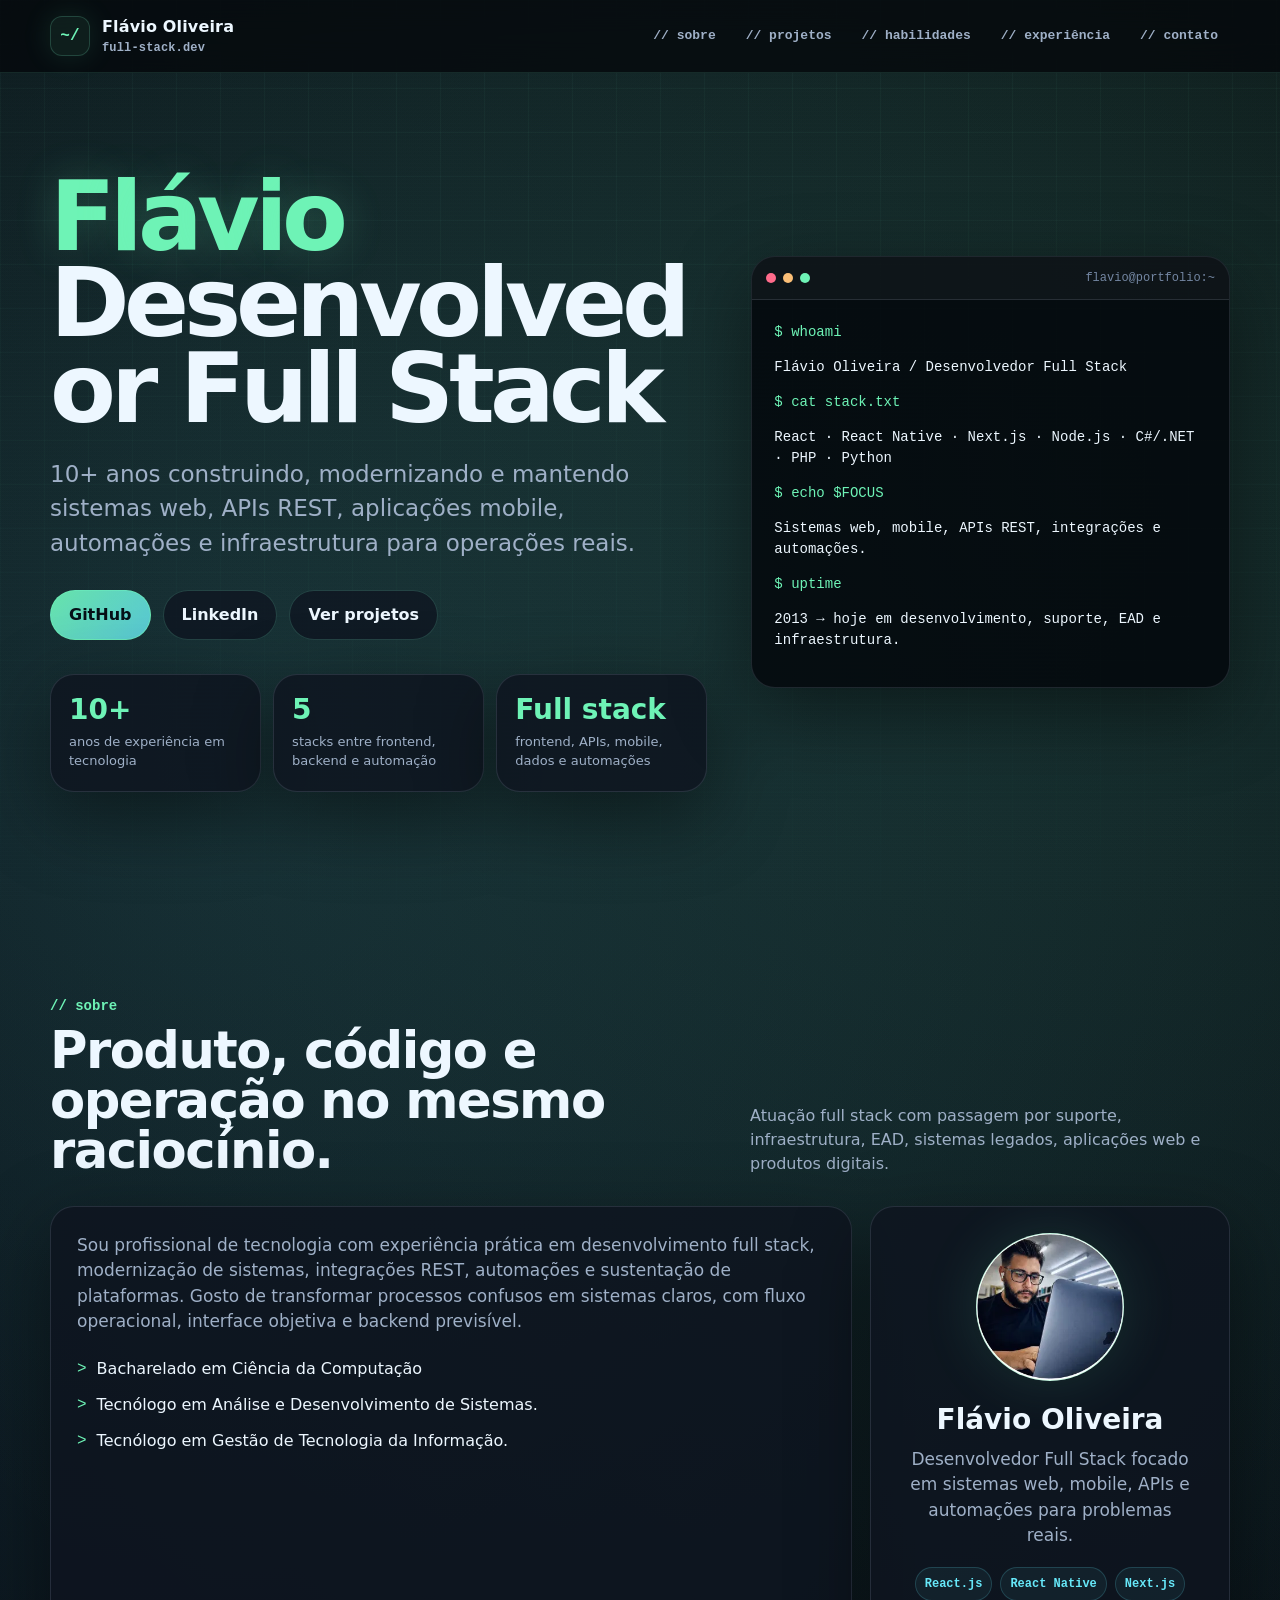
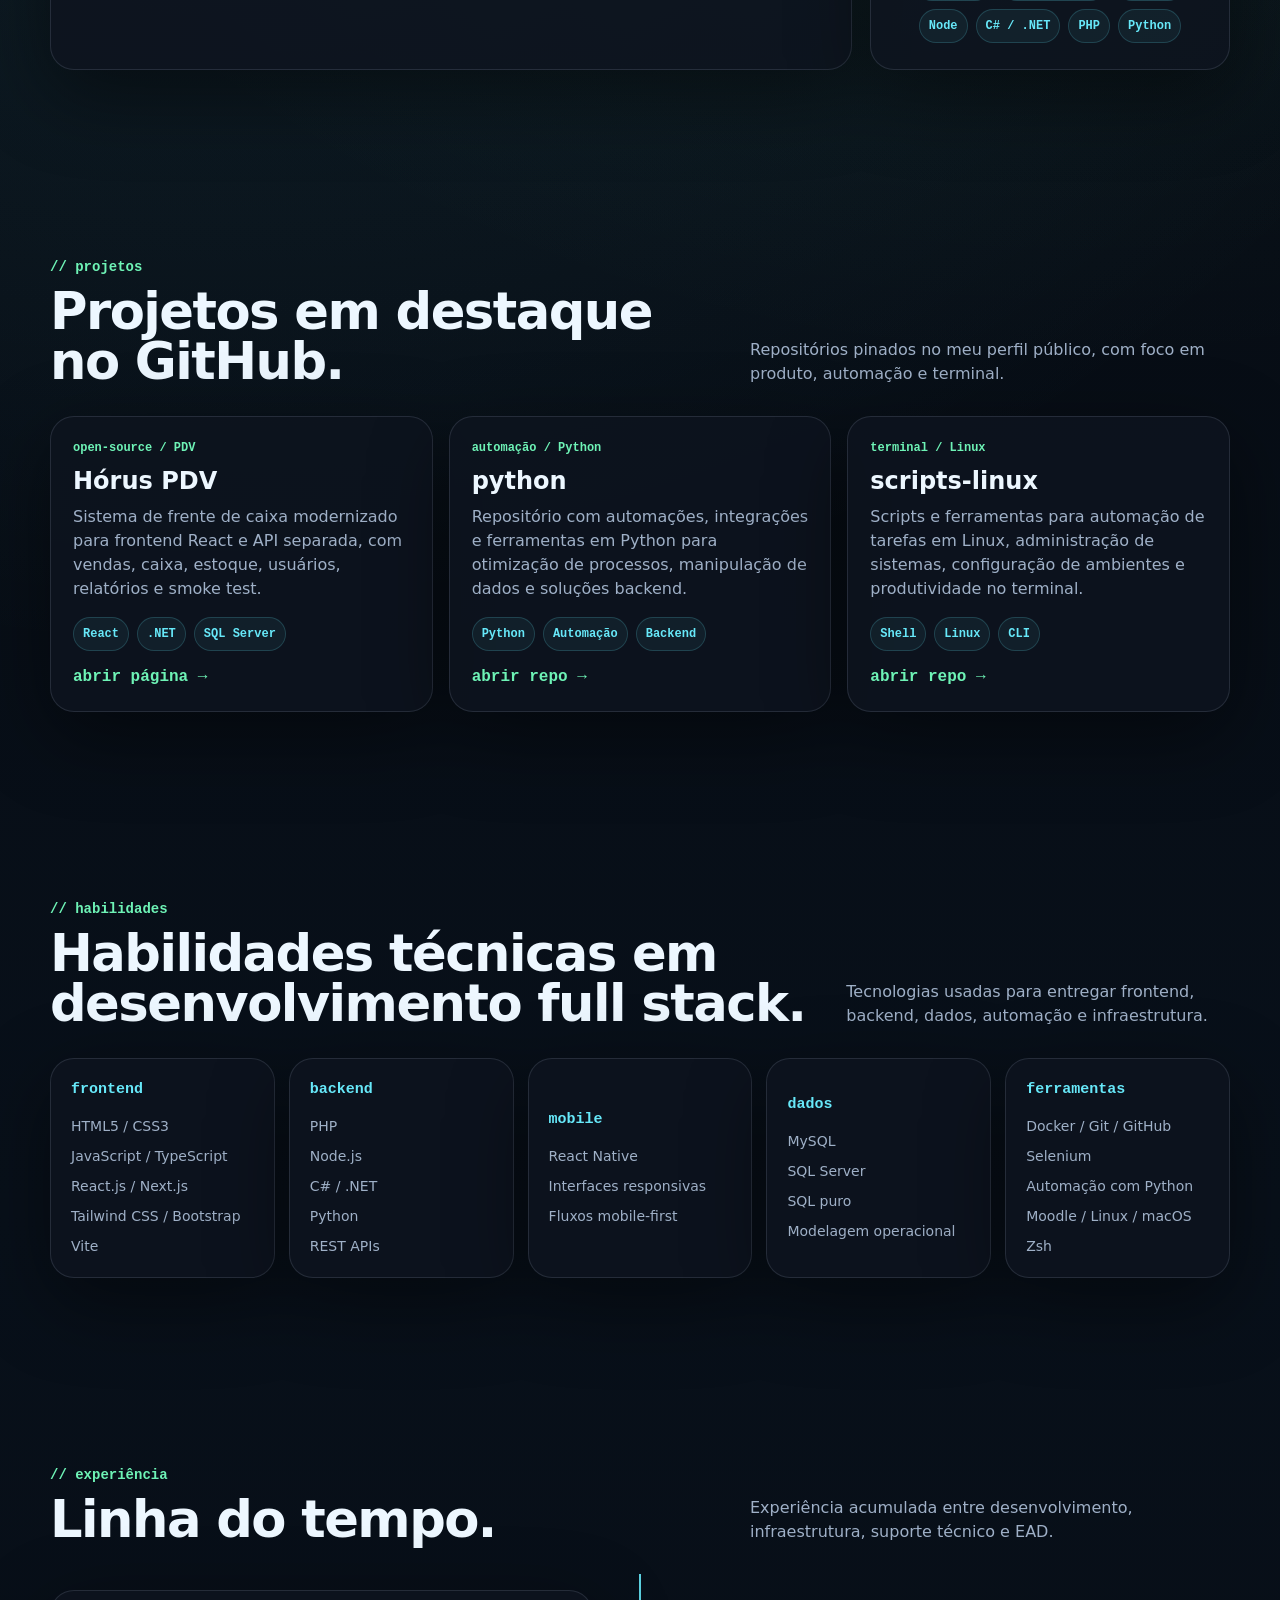
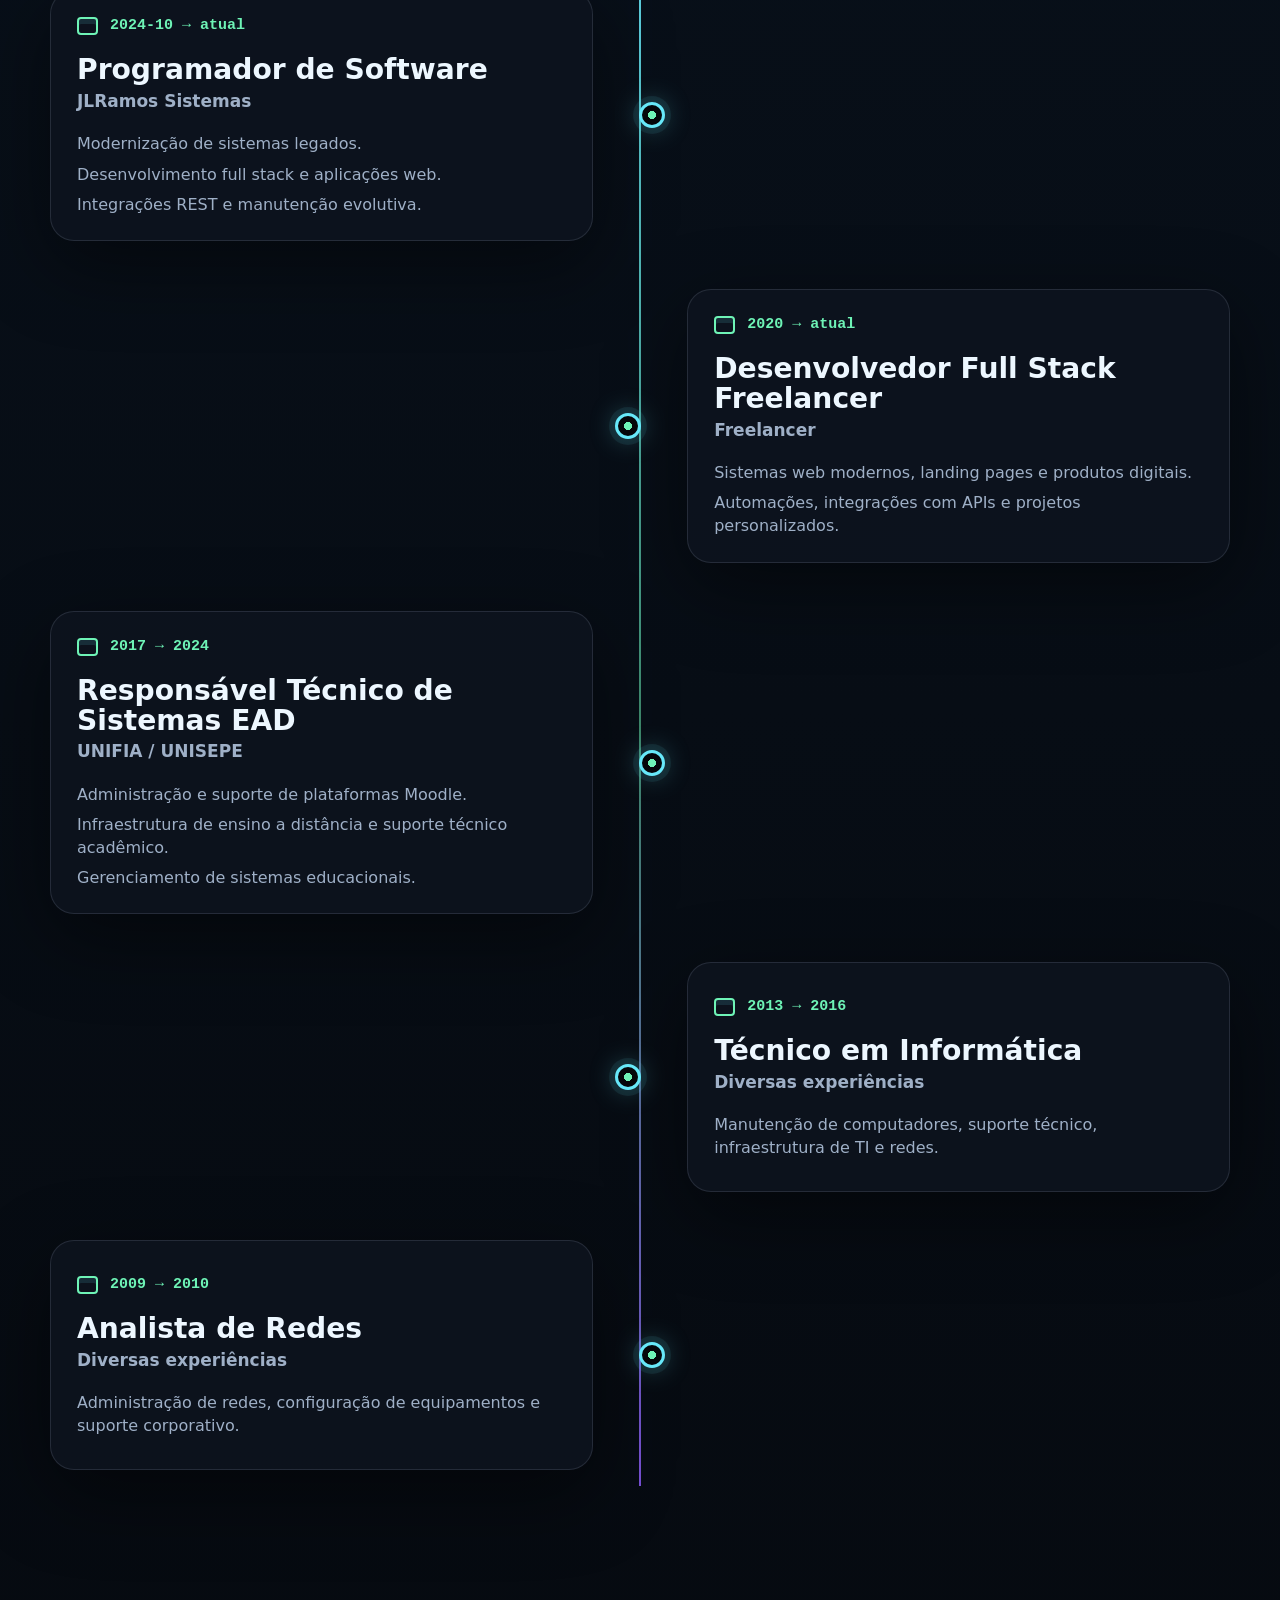
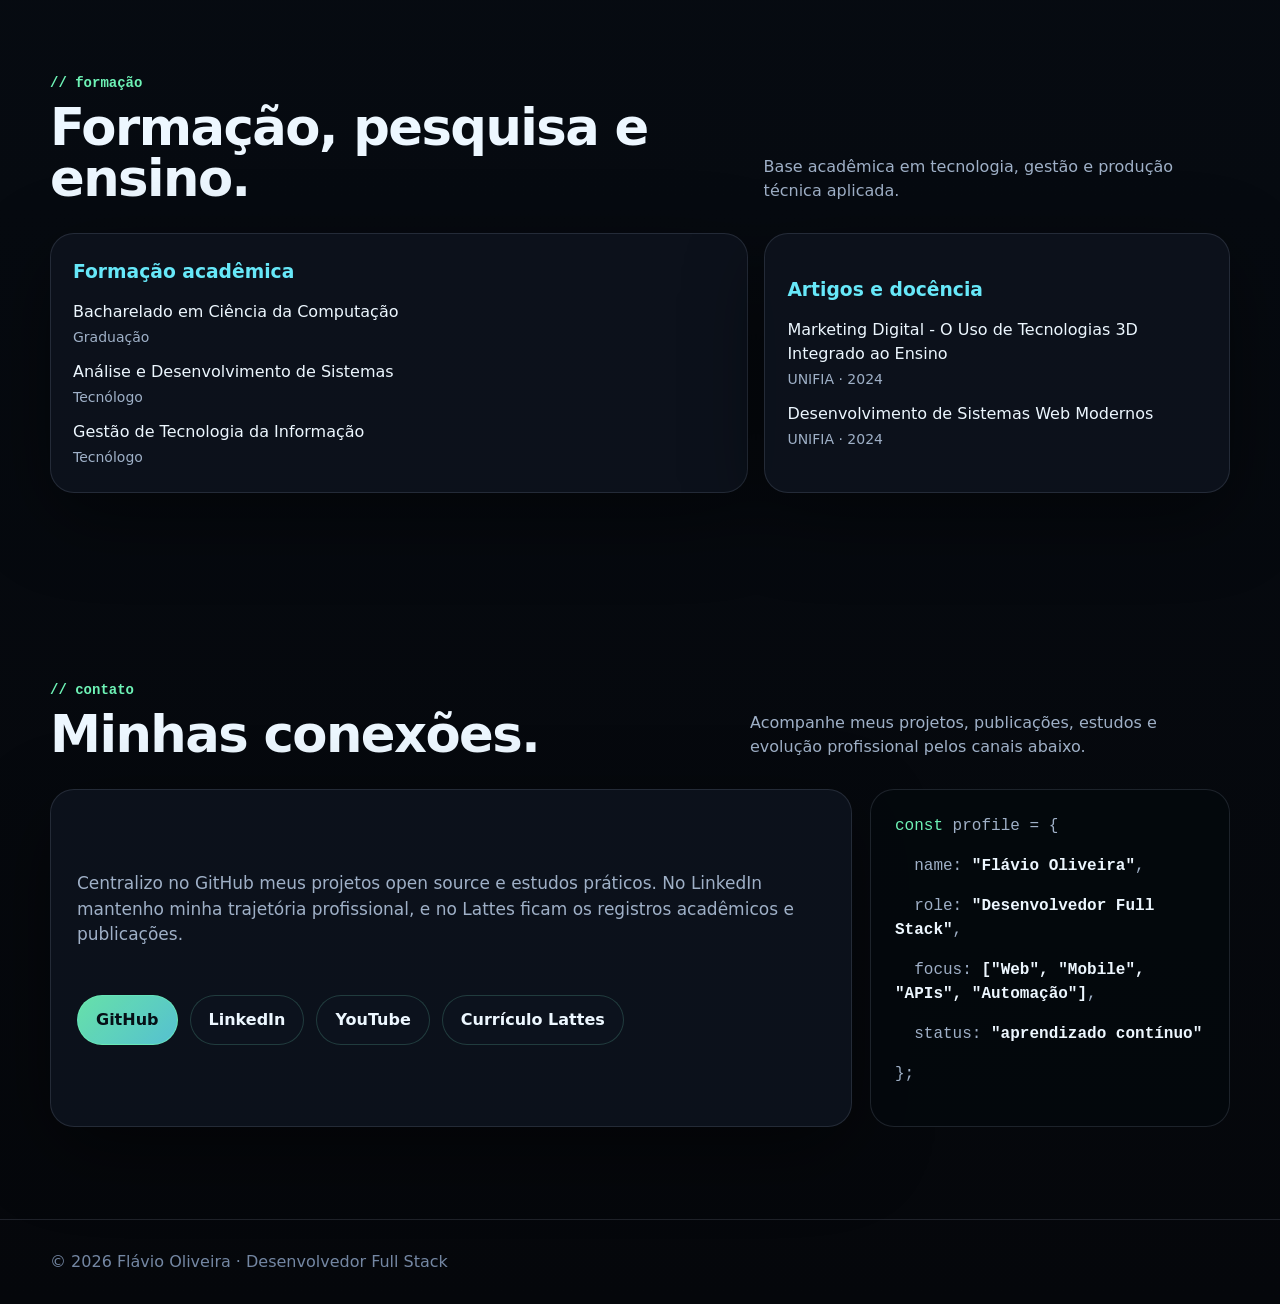
==== index.html @ d8330dd5 "Refactor code structure for improved readability and maintainability" ====
<!doctype html>
<html lang="pt-BR">
  <head>
    <meta charset="UTF-8" />
    <meta name="viewport" content="width=device-width, initial-scale=1" />
    <title>Flávio Oliveira | Desenvolvedor Full Stack</title>
    <meta
      name="description"
      content="Portfólio de Flávio Oliveira, desenvolvedor full stack com 10+ anos em React, Next.js, APIs REST, automações, mobile e modernização de sistemas."
    />
    <meta name="author" content="Flávio Oliveira" />
    <meta
      name="robots"
      content="index, follow, max-image-preview:large, max-snippet:-1, max-video-preview:-1"
    />
    <meta
      name="googlebot"
      content="index, follow, max-image-preview:large, max-snippet:-1, max-video-preview:-1"
    />
    <meta
      name="keywords"
      content="Flávio Oliveira, desenvolvedor full stack, React, React Native, Next.js, TypeScript, PHP, C#, .NET, Node.js, Python, SQL Server, MySQL, Docker, automação, APIs REST"
    />
    <link rel="canonical" href="https://flaviooliveira-code.github.io/" />
    <meta
      property="og:title"
      content="Flávio Oliveira | Desenvolvedor Full Stack"
    />
    <meta
      property="og:description"
      content="Desenvolvimento full stack, React, Next.js, APIs REST, automações, mobile e modernização de sistemas."
    />
    <meta
      property="og:image"
      content="https://flaviooliveira-code.github.io/assets/flavio-about.jpeg"
    />
    <meta property="og:image:width" content="1024" />
    <meta property="og:image:height" content="1024" />
    <meta
      property="og:image:alt"
      content="Flávio Oliveira trabalhando em um notebook"
    />
    <meta property="og:url" content="https://flaviooliveira-code.github.io/" />
    <meta property="og:type" content="website" />
    <meta property="og:locale" content="pt_BR" />
    <meta property="og:site_name" content="Flávio Oliveira" />
    <meta name="twitter:card" content="summary_large_image" />
    <meta
      name="twitter:title"
      content="Flávio Oliveira | Desenvolvedor Full Stack"
    />
    <meta
      name="twitter:description"
      content="10+ anos criando sistemas web, APIs REST, automações, mobile e modernização de sistemas."
    />
    <meta
      name="twitter:image"
      content="https://flaviooliveira-code.github.io/assets/flavio-about.jpeg"
    />
    <meta
      name="twitter:image:alt"
      content="Flávio Oliveira trabalhando em um notebook"
    />
    <meta name="theme-color" content="#05070b" />
    <link rel="icon" href="assets/favicon.svg" type="image/svg+xml" />
    <link rel="alternate icon" href="assets/favicon.ico" />
    <link rel="apple-touch-icon" href="assets/apple-touch-icon.png" />
    <script type="application/ld+json">
      {
        "@context": "https://schema.org",
        "@graph": [
          {
            "@type": "WebSite",
            "@id": "https://flaviooliveira-code.github.io/#website",
            "url": "https://flaviooliveira-code.github.io/",
            "name": "Flávio Oliveira",
            "inLanguage": "pt-BR",
            "publisher": {
              "@id": "https://flaviooliveira-code.github.io/#person"
            }
          },
          {
            "@type": "ProfilePage",
            "@id": "https://flaviooliveira-code.github.io/#profile",
            "url": "https://flaviooliveira-code.github.io/",
            "name": "Flávio Oliveira | Desenvolvedor Full Stack",
            "description": "Portfólio profissional de Flávio Oliveira, desenvolvedor full stack com experiência em React, Next.js, APIs REST, automações, mobile e modernização de sistemas.",
            "inLanguage": "pt-BR",
            "isPartOf": {
              "@id": "https://flaviooliveira-code.github.io/#website"
            },
            "mainEntity": {
              "@id": "https://flaviooliveira-code.github.io/#person"
            }
          },
          {
            "@type": "Person",
            "@id": "https://flaviooliveira-code.github.io/#person",
            "name": "Flávio Oliveira",
            "givenName": "Flávio",
            "familyName": "Oliveira",
            "jobTitle": "Desenvolvedor Full Stack",
            "url": "https://flaviooliveira-code.github.io/",
            "image": "https://flaviooliveira-code.github.io/assets/flavio-about.jpeg",
            "sameAs": [
              "https://github.com/flaviooliveira-code",
              "https://linkedin.com/in/fladoliveira",
              "https://www.youtube.com/channel/UCRPBNcEICRhlKb1IdKfiCxw",
              "http://lattes.cnpq.br/5709651219242256"
            ],
            "knowsAbout": [
              "Desenvolvimento Full Stack",
              "React",
              "React Native",
              "Next.js",
              "Node.js",
              ".NET",
              "PHP",
              "Python",
              "APIs REST",
              "Automação",
              "SQL Server",
              "MySQL",
              "Docker",
              "Moodle"
            ],
            "alumniOf": [
              {
                "@type": "EducationalOrganization",
                "name": "UNIFIA"
              }
            ],
            "hasOccupation": {
              "@type": "Occupation",
              "name": "Desenvolvedor Full Stack",
              "skills": "React, React Native, Next.js, Node.js, .NET, PHP, Python, APIs REST, SQL Server, MySQL, Docker"
            }
          }
        ]
      }
    </script>
    <style>
      :root {
        color-scheme: dark;
        --bg: #05070b;
        --bg-2: #080d14;
        --panel: rgba(14, 20, 31, 0.82);
        --panel-strong: rgba(18, 27, 41, 0.96);
        --line: rgba(127, 255, 212, 0.18);
        --line-2: rgba(148, 163, 184, 0.18);
        --text: #edf7ff;
        --muted: #9fb0c7;
        --soft: #7487a3;
        --green: #6ef3b6;
        --cyan: #67e8f9;
        --blue: #7aa2ff;
        --orange: #fbbf77;
        --danger: #ff6b8b;
        --shadow: 0 24px 80px rgba(0, 0, 0, 0.45);
        --container: 1180px;
      }

      * {
        box-sizing: border-box;
      }

      html {
        overflow-x: hidden;
        scroll-behavior: smooth;
        scrollbar-color: rgba(110, 243, 182, 0.62) rgba(5, 7, 11, 0.72);
        scrollbar-width: thin;
      }

      ::-webkit-scrollbar {
        width: 8px;
        height: 8px;
      }

      ::-webkit-scrollbar-track {
        background: rgba(5, 7, 11, 0.72);
      }

      ::-webkit-scrollbar-thumb {
        border: 2px solid rgba(5, 7, 11, 0.72);
        border-radius: 999px;
        background: linear-gradient(180deg, var(--green), var(--cyan));
      }

      ::-webkit-scrollbar-thumb:hover {
        background: linear-gradient(180deg, #b8ffe2, var(--cyan));
      }

      body {
        margin: 0;
        min-width: 320px;
        overflow-x: hidden;
        background:
          radial-gradient(
            circle at 18% 12%,
            rgba(103, 232, 249, 0.14),
            transparent 28%
          ),
          radial-gradient(
            circle at 84% 8%,
            rgba(110, 243, 182, 0.12),
            transparent 26%
          ),
          linear-gradient(180deg, #05070b 0%, #08101a 46%, #05070b 100%);
        color: var(--text);
        font-family:
          ui-sans-serif,
          system-ui,
          -apple-system,
          BlinkMacSystemFont,
          "Segoe UI",
          sans-serif;
        line-height: 1.5;
      }

      body::before {
        content: "";
        position: fixed;
        inset: 0;
        z-index: -2;
        background-image:
          linear-gradient(rgba(127, 255, 212, 0.045) 1px, transparent 1px),
          linear-gradient(
            90deg,
            rgba(127, 255, 212, 0.045) 1px,
            transparent 1px
          );
        background-size: 44px 44px;
        mask-image: linear-gradient(
          180deg,
          rgba(0, 0, 0, 0.9),
          rgba(0, 0, 0, 0.18)
        );
      }

      body::after {
        content: "";
        position: fixed;
        inset: 0;
        z-index: -1;
        pointer-events: none;
        background: repeating-linear-gradient(
          0deg,
          rgba(255, 255, 255, 0.025),
          rgba(255, 255, 255, 0.025) 1px,
          transparent 1px,
          transparent 4px
        );
        opacity: 0.34;
      }

      a {
        color: inherit;
        text-decoration: none;
      }

      button,
      input {
        font: inherit;
      }

      .container {
        width: min(var(--container), calc(100% - 40px));
        margin-inline: auto;
      }

      .skip-link {
        position: fixed;
        left: 16px;
        top: 12px;
        z-index: 999;
        transform: translateY(-160%);
        border: 1px solid var(--line);
        border-radius: 999px;
        background: var(--panel-strong);
        color: var(--green);
        padding: 10px 14px;
        font-weight: 800;
      }

      .skip-link:focus {
        transform: translateY(0);
      }

      .sr-only {
        position: absolute;
        width: 1px;
        height: 1px;
        overflow: hidden;
        clip: rect(0, 0, 0, 0);
        clip-path: inset(50%);
        white-space: nowrap;
      }

      .topbar {
        position: sticky;
        top: 0;
        z-index: 50;
        border-bottom: 1px solid rgba(127, 255, 212, 0.12);
        background: rgba(5, 7, 11, 0.76);
        backdrop-filter: blur(18px);
      }

      .nav {
        display: flex;
        min-height: 72px;
        align-items: center;
        justify-content: space-between;
        gap: 18px;
      }

      .brand {
        display: inline-flex;
        align-items: center;
        gap: 12px;
        font-weight: 900;
        letter-spacing: 0.01em;
      }

      .prompt-mark {
        display: grid;
        place-items: center;
        width: 40px;
        height: 40px;
        border: 1px solid var(--line);
        border-radius: 12px;
        background: rgba(110, 243, 182, 0.08);
        color: var(--green);
        font-family: ui-monospace, SFMono-Regular, Menlo, Consolas, monospace;
        box-shadow: 0 0 30px rgba(110, 243, 182, 0.12);
      }

      .brand small {
        display: block;
        color: var(--muted);
        font-family: ui-monospace, SFMono-Regular, Menlo, Consolas, monospace;
        font-size: 12px;
        font-weight: 600;
      }

      .nav-links {
        display: flex;
        align-items: center;
        gap: 6px;
      }

      .nav-links a,
      .mobile-panel a {
        border: 1px solid transparent;
        border-radius: 999px;
        color: var(--muted);
        font-family: ui-monospace, SFMono-Regular, Menlo, Consolas, monospace;
        font-size: 13px;
        font-weight: 750;
        padding: 9px 11px;
      }

      .nav-links a:hover,
      .nav-links a:focus-visible,
      .mobile-panel a:hover,
      .mobile-panel a:focus-visible {
        border-color: var(--line);
        background: rgba(103, 232, 249, 0.06);
        color: var(--green);
        outline: none;
      }

      .mobile-toggle {
        display: none;
        width: 42px;
        height: 42px;
        border: 1px solid var(--line);
        border-radius: 12px;
        background: rgba(14, 20, 31, 0.86);
        color: var(--text);
        cursor: pointer;
      }

      .mobile-toggle span {
        display: block;
        width: 18px;
        height: 2px;
        margin: 4px auto;
        border-radius: 999px;
        background: currentColor;
      }

      .mobile-panel {
        display: none;
        border-top: 1px solid var(--line-2);
        padding: 0 0 16px;
      }

      .mobile-panel.is-open {
        display: grid;
        gap: 8px;
      }

      .section {
        padding: 92px 0;
      }

      .hero {
        min-height: calc(100dvh - 72px);
        display: grid;
        align-items: center;
        padding: 62px 0 92px;
      }

      .hero-grid {
        display: grid;
        grid-template-columns: minmax(0, 1.03fr) minmax(340px, 0.75fr);
        align-items: center;
        gap: 44px;
      }

      .hero-grid > *,
      .about-grid > *,
      .projects > *,
      .skills-grid > *,
      .education-grid > *,
      .contact-panel > * {
        min-width: 0;
      }

      .status {
        display: inline-flex;
        align-items: center;
        gap: 9px;
        border: 1px solid rgba(110, 243, 182, 0.28);
        border-radius: 999px;
        background: rgba(110, 243, 182, 0.08);
        color: var(--green);
        font-family: ui-monospace, SFMono-Regular, Menlo, Consolas, monospace;
        font-size: 13px;
        font-weight: 800;
        padding: 8px 12px;
      }

      .status::before {
        content: "";
        width: 8px;
        height: 8px;
        border-radius: 999px;
        background: var(--green);
        box-shadow: 0 0 0 6px rgba(110, 243, 182, 0.11);
      }

      h1,
      h2,
      h3,
      p {
        margin-top: 0;
      }

      h1 {
        max-width: 780px;
        margin: 22px 0 0;
        font-size: clamp(46px, 7.5vw, 98px);
        line-height: 0.9;
        letter-spacing: -0.055em;
      }

      .hero-name {
        color: var(--green);
        text-shadow: 0 0 42px rgba(110, 243, 182, 0.22);
      }

      .hero-title {
        display: inline-block;
        color: var(--text);
      }

      .hero-letter {
        display: inline-block;
        color: var(--text);
        animation: letter-glow 3.2s ease-in-out infinite;
        animation-delay: calc(var(--letter-index) * 52ms);
        will-change: color, text-shadow, transform;
      }

      .hero-name .hero-letter {
        color: var(--green);
      }

      .hero-letter-space {
        width: 0.28em;
      }

      @keyframes letter-glow {
        0%,
        52%,
        100% {
          color: currentColor;
          text-shadow: 0 0 0 rgba(110, 243, 182, 0);
          transform: translateY(0);
        }

        12% {
          color: #f7fffd;
          text-shadow:
            0 0 10px rgba(110, 243, 182, 0.7),
            0 0 26px rgba(103, 232, 249, 0.35);
          transform: translateY(-0.035em);
        }
      }

      .subtitle {
        margin: 24px 0 0;
        color: var(--muted);
        font-size: clamp(18px, 2vw, 23px);
        max-width: 100%;
        max-width: 740px;
      }

      .hero-actions,
      .contact-actions {
        display: flex;
        flex-wrap: wrap;
        gap: 12px;
        margin-top: 30px;
      }

      .btn {
        display: inline-flex;
        min-height: 46px;
        align-items: center;
        justify-content: center;
        gap: 9px;
        border: 1px solid var(--line);
        border-radius: 999px;
        background: rgba(14, 20, 31, 0.74);
        color: var(--text);
        font-weight: 850;
        padding: 12px 18px;
        transition:
          transform 0.2s ease,
          border-color 0.2s ease,
          background 0.2s ease,
          box-shadow 0.2s ease;
      }

      .btn:hover,
      .btn:focus-visible {
        transform: translateY(-2px);
        border-color: rgba(110, 243, 182, 0.5);
        background: rgba(110, 243, 182, 0.08);
        box-shadow: 0 16px 34px rgba(0, 0, 0, 0.22);
        outline: none;
      }

      .btn-primary {
        border-color: rgba(110, 243, 182, 0.62);
        background: linear-gradient(
          135deg,
          rgba(110, 243, 182, 0.92),
          rgba(103, 232, 249, 0.82)
        );
        color: #061017;
      }

      .stats {
        display: grid;
        grid-template-columns: repeat(3, minmax(0, 1fr));
        gap: 12px;
        margin-top: 34px;
        max-width: 760px;
      }

      .stat-card,
      .terminal,
      .panel,
      .project-card,
      .timeline-item,
      .education-card {
        border: 1px solid var(--line-2);
        border-radius: 24px;
        background: var(--panel);
        box-shadow: var(--shadow);
      }

      .stat-card {
        display: flex;
        min-height: 118px;
        flex-direction: column;
        justify-content: center;
        padding: 18px;
      }

      .stat-card strong {
        display: block;
        color: var(--green);
        font-size: 28px;
        line-height: 1;
      }

      .stat-card span {
        display: block;
        margin-top: 8px;
        color: var(--muted);
        font-size: 13px;
      }

      .terminal {
        overflow: hidden;
        background: rgba(4, 8, 13, 0.88);
      }

      .terminal-bar {
        display: flex;
        align-items: center;
        justify-content: space-between;
        gap: 12px;
        border-bottom: 1px solid var(--line-2);
        background: rgba(255, 255, 255, 0.035);
        padding: 12px 14px;
      }

      .traffic {
        display: inline-flex;
        gap: 7px;
      }

      .traffic i {
        width: 10px;
        height: 10px;
        border-radius: 50%;
      }

      .traffic i:nth-child(1) {
        background: var(--danger);
      }

      .traffic i:nth-child(2) {
        background: var(--orange);
      }

      .traffic i:nth-child(3) {
        background: var(--green);
      }

      .terminal-title {
        color: var(--soft);
        font-family: ui-monospace, SFMono-Regular, Menlo, Consolas, monospace;
        font-size: 12px;
      }

      .terminal-body {
        padding: 22px;
        font-family: ui-monospace, SFMono-Regular, Menlo, Consolas, monospace;
        font-size: 14px;
      }

      .line {
        margin: 0 0 14px;
        color: var(--muted);
      }

      .cmd {
        color: var(--green);
      }

      .out {
        color: var(--text);
      }

      .comment {
        color: var(--soft);
      }

      .section-kicker {
        color: var(--green);
        font-family: ui-monospace, SFMono-Regular, Menlo, Consolas, monospace;
        font-size: 14px;
        font-weight: 800;
      }

      .section-head {
        display: flex;
        align-items: end;
        justify-content: space-between;
        gap: 24px;
        margin-bottom: 30px;
      }

      .section-head h2 {
        margin: 8px 0 0;
        font-size: clamp(31px, 4vw, 56px);
        line-height: 0.98;
        letter-spacing: -0.03em;
      }

      .section-head p {
        max-width: 480px;
        margin: 0;
        color: var(--muted);
      }

      .about-grid {
        display: grid;
        grid-template-columns: minmax(0, 1fr) 360px;
        gap: 18px;
      }

      .panel {
        padding: 26px;
      }

      .panel p {
        color: var(--muted);
        font-size: 17px;
      }

      .focus-list {
        display: grid;
        gap: 12px;
        margin: 22px 0 0;
        padding: 0;
        list-style: none;
      }

      .focus-list li {
        display: flex;
        gap: 10px;
        color: var(--text);
      }

      .focus-list li::before {
        content: ">";
        color: var(--green);
        font-family: ui-monospace, SFMono-Regular, Menlo, Consolas, monospace;
      }

      .profile-card {
        position: relative;
        display: flex;
        min-height: 100%;
        flex-direction: column;
        align-items: center;
        justify-content: center;
        overflow: hidden;
        padding: 26px 22px;
        text-align: center;
      }

      .avatar-ring {
        width: 148px;
        height: 148px;
        overflow: hidden;
        border: 1px solid rgba(110, 243, 182, 0.35);
        border-radius: 50%;
        background: #ffffff;
        box-shadow: 0 0 60px rgba(110, 243, 182, 0.12);
      }

      .avatar-ring picture,
      .avatar-ring img {
        width: 100%;
        height: 100%;
        display: block;
      }

      .avatar-ring img {
        object-fit: contain;
      }

      .profile-card h3 {
        margin: 18px 0 6px;
        font-size: 28px;
      }

      .profile-card p {
        max-width: 290px;
        margin-bottom: 0;
      }

      .profile-card .chips {
        justify-content: center;
      }

      .chips {
        display: flex;
        flex-wrap: wrap;
        gap: 8px;
        margin-top: 18px;
      }

      .chip {
        border: 1px solid rgba(103, 232, 249, 0.18);
        border-radius: 999px;
        background: rgba(103, 232, 249, 0.06);
        color: var(--cyan);
        font-family: ui-monospace, SFMono-Regular, Menlo, Consolas, monospace;
        font-size: 12px;
        font-weight: 800;
        padding: 7px 9px;
      }

      .projects {
        display: grid;
        grid-template-columns: repeat(3, minmax(0, 1fr));
        gap: 16px;
      }

      .project-card {
        display: flex;
        min-height: 270px;
        flex-direction: column;
        justify-content: center;
        padding: 22px;
        transition:
          transform 0.2s ease,
          border-color 0.2s ease,
          background 0.2s ease;
      }

      .project-card:hover,
      .project-card:focus-within {
        transform: translateY(-5px);
        border-color: rgba(110, 243, 182, 0.46);
        background: rgba(18, 27, 41, 0.94);
      }

      .project-meta {
        color: var(--green);
        font-family: ui-monospace, SFMono-Regular, Menlo, Consolas, monospace;
        font-size: 12px;
        font-weight: 850;
      }

      .project-card h3 {
        margin: 12px 0 10px;
        font-size: 24px;
        line-height: 1.08;
      }

      .project-card p {
        margin-bottom: 0;
        color: var(--muted);
      }

      .project-card .chips {
        margin-top: 16px;
      }

      .project-link {
        display: inline-flex;
        width: fit-content;
        margin-top: 14px;
        color: var(--green);
        font-family: ui-monospace, SFMono-Regular, Menlo, Consolas, monospace;
        font-weight: 850;
      }

      .skills-grid {
        display: grid;
        grid-template-columns: repeat(5, minmax(0, 1fr));
        gap: 14px;
      }

      .skill-group {
        display: flex;
        min-height: 210px;
        flex-direction: column;
        justify-content: center;
        padding: 20px;
      }

      .skill-group h3 {
        margin: 0 0 14px;
        color: var(--cyan);
        font-family: ui-monospace, SFMono-Regular, Menlo, Consolas, monospace;
        font-size: 15px;
      }

      .skill-group ul {
        display: grid;
        gap: 9px;
        margin: 0;
        padding: 0;
        list-style: none;
      }

      .skill-group li {
        color: var(--muted);
        font-size: 14px;
      }

      .timeline {
        position: relative;
        display: grid;
        gap: 48px;
        padding: 16px 0;
      }

      .timeline::before {
        content: "";
        position: absolute;
        top: 0;
        bottom: 0;
        left: 50%;
        width: 2px;
        transform: translateX(-50%);
        background: linear-gradient(
          180deg,
          rgba(103, 232, 249, 0.9),
          rgba(110, 243, 182, 0.55),
          rgba(139, 92, 246, 0.86)
        );
        box-shadow: 0 0 28px rgba(103, 232, 249, 0.18);
      }

      .timeline-item {
        position: relative;
        display: flex;
        width: min(46%, 580px);
        min-height: 230px;
        flex-direction: column;
        justify-content: center;
        padding: 24px 26px;
      }

      .timeline-item:nth-child(odd) {
        justify-self: start;
      }

      .timeline-item:nth-child(even) {
        justify-self: end;
      }

      .timeline-item::before {
        content: "";
        position: absolute;
        top: 50%;
        width: 20px;
        height: 20px;
        border: 3px solid var(--cyan);
        border-radius: 50%;
        background:
          radial-gradient(
            circle at center,
            var(--green) 0 28%,
            transparent 29%
          ),
          var(--bg);
        box-shadow:
          0 0 0 6px rgba(103, 232, 249, 0.08),
          0 0 26px rgba(103, 232, 249, 0.34);
      }

      .timeline-item:nth-child(odd)::before {
        right: calc(-8.695% - 13px);
        transform: translate(50%, -50%);
      }

      .timeline-item:nth-child(even)::before {
        left: calc(-8.695% - 13px);
        transform: translate(-50%, -50%);
      }

      .time {
        display: inline-flex;
        align-items: center;
        gap: 12px;
        color: var(--green);
        font-family: ui-monospace, SFMono-Regular, Menlo, Consolas, monospace;
        font-size: 15px;
        font-weight: 850;
      }

      .time::before {
        content: "";
        width: 17px;
        height: 14px;
        border: 2px solid currentColor;
        border-radius: 4px;
        box-shadow: inset 0 5px 0 rgba(103, 232, 249, 0.12);
      }

      .timeline-item h3 {
        margin: 18px 0 4px;
        font-size: clamp(23px, 2.2vw, 30px);
        line-height: 1.05;
      }

      .company {
        color: var(--muted);
        font-size: 17px;
        font-weight: 700;
      }

      .timeline-item ul {
        display: grid;
        gap: 7px;
        margin: 18px 0 0;
        padding: 0;
        color: var(--muted);
        list-style: none;
      }

      .timeline-item li {
        line-height: 1.45;
      }

      .education-grid {
        display: grid;
        grid-template-columns: 1.2fr 0.8fr;
        gap: 16px;
      }

      .education-card {
        display: flex;
        min-height: 260px;
        flex-direction: column;
        justify-content: center;
        padding: 22px;
      }

      .education-card h3 {
        margin: 0 0 14px;
        color: var(--cyan);
      }

      .compact-list {
        display: grid;
        gap: 12px;
        margin: 0;
        padding: 0;
        list-style: none;
      }

      .compact-list li {
        display: grid;
        gap: 3px;
        color: var(--text);
      }

      .compact-list span {
        color: var(--muted);
        font-size: 14px;
      }

      .contact-panel {
        display: grid;
        grid-template-columns: minmax(0, 1fr) 360px;
        gap: 18px;
        align-items: stretch;
      }

      .contact-panel .panel,
      .contact-code {
        display: flex;
        flex-direction: column;
        justify-content: center;
      }

      .contact-code {
        border: 1px solid var(--line-2);
        border-radius: 24px;
        background: rgba(4, 8, 13, 0.88);
        padding: 24px;
        font-family: ui-monospace, SFMono-Regular, Menlo, Consolas, monospace;
        color: var(--muted);
      }

      .contact-code strong {
        color: var(--text);
      }

      .footer {
        border-top: 1px solid var(--line-2);
        padding: 30px 0;
        color: var(--soft);
      }

      .footer-inner {
        display: flex;
        flex-wrap: wrap;
        justify-content: space-between;
        gap: 14px;
      }

      .reveal {
        opacity: 0;
        transform: translateY(18px);
        transition:
          opacity 0.55s ease,
          transform 0.55s ease;
      }

      .reveal.is-visible {
        opacity: 1;
        transform: translateY(0);
      }

      @media (prefers-reduced-motion: reduce) {
        html {
          scroll-behavior: auto;
        }

        .reveal,
        .btn,
        .project-card,
        .hero-letter {
          animation: none;
          transition: none;
        }
      }

      @media (max-width: 1060px) {
        .hero-grid,
        .about-grid,
        .contact-panel,
        .education-grid {
          grid-template-columns: 1fr;
        }

        .projects {
          grid-template-columns: repeat(2, minmax(0, 1fr));
        }

        .skills-grid {
          grid-template-columns: repeat(3, minmax(0, 1fr));
        }

        .timeline {
          gap: 34px;
          padding-left: 34px;
        }

        .timeline::before {
          left: 10px;
          transform: none;
        }

        .timeline-item,
        .timeline-item:nth-child(odd),
        .timeline-item:nth-child(even) {
          width: 100%;
          min-height: auto;
          justify-self: stretch;
        }

        .timeline-item:nth-child(odd)::before,
        .timeline-item:nth-child(even)::before {
          left: -24px;
          right: auto;
          transform: translate(-50%, -50%);
        }
      }

      @media (max-width: 780px) {
        body::before,
        body::after {
          display: none;
        }

        .container {
          width: min(100% - 28px, var(--container));
        }

        .nav-links {
          display: none;
        }

        .mobile-toggle {
          display: inline-block;
        }

        .hero {
          min-height: auto;
          padding: 42px 0 62px;
        }

        h1 {
          font-size: clamp(37px, 11.8vw, 50px);
          line-height: 0.94;
          letter-spacing: -0.065em;
        }

        .stats,
        .projects,
        .skills-grid {
          grid-template-columns: 1fr;
        }

        .section {
          padding: 64px 0;
        }

        .section-head {
          align-items: start;
          flex-direction: column;
        }

        .timeline {
          padding-left: 28px;
        }

        .timeline-item:nth-child(odd)::before,
        .timeline-item:nth-child(even)::before {
          left: -18px;
        }

        .timeline-item {
          padding: 24px;
        }

        .terminal-body {
          font-size: 13px;
          overflow-x: auto;
        }

        .btn {
          width: 100%;
        }
      }
    </style>
  </head>
  <body>
    <a class="skip-link" href="#conteudo">Pular para o conteúdo</a>

    <header class="topbar">
      <div class="container">
        <nav class="nav" aria-label="Navegação principal">
          <a
            class="brand"
            href="#home"
            aria-label="Página inicial de Flávio Oliveira"
          >
            <span class="prompt-mark" aria-hidden="true">~/</span>
            <span>
              Flávio Oliveira
              <small>full-stack.dev</small>
            </span>
          </a>

          <div class="nav-links">
            <a href="#about">// sobre</a>
            <a href="#projects">// projetos</a>
            <a href="#skills">// habilidades</a>
            <a href="#experience">// experiência</a>
            <a href="#contact">// contato</a>
          </div>

          <button
            class="mobile-toggle"
            type="button"
            aria-label="Abrir menu"
            aria-expanded="false"
            data-menu-toggle
          >
            <span></span>
            <span></span>
            <span></span>
          </button>
        </nav>

        <div class="mobile-panel" data-mobile-menu>
          <a href="#about">// sobre</a>
          <a href="#projects">// projetos</a>
          <a href="#skills">// habilidades</a>
          <a href="#experience">// experiência</a>
          <a href="#contact">// contato</a>
        </div>
      </div>
    </header>

    <main id="conteudo">
      <section class="hero" id="home">
        <div class="container hero-grid">
          <div>
            <h1>
              <span class="hero-name">Flávio</span><br />
              <span class="hero-title">Desenvolvedor Full Stack</span>
            </h1>
            <p class="subtitle">
              10+ anos construindo, modernizando e mantendo sistemas web, APIs
              REST, aplicações mobile, automações e infraestrutura para
              operações reais.
            </p>

            <div class="hero-actions">
              <a
                class="btn btn-primary"
                href="https://github.com/flaviooliveira-code"
                target="_blank"
                rel="noopener noreferrer"
              >
                GitHub
              </a>
              <a
                class="btn"
                href="https://linkedin.com/in/fladoliveira"
                target="_blank"
                rel="noopener noreferrer"
              >
                LinkedIn
              </a>
              <a class="btn" href="#projects">Ver projetos</a>
            </div>

            <div class="stats" aria-label="Resumo profissional">
              <article class="stat-card">
                <strong>10+</strong>
                <span>anos de experiência em tecnologia</span>
              </article>
              <article class="stat-card">
                <strong>5</strong>
                <span>stacks entre frontend, backend e automação</span>
              </article>
              <article class="stat-card">
                <strong>Full stack</strong>
                <span>frontend, APIs, mobile, dados e automações</span>
              </article>
            </div>
          </div>

          <aside class="terminal" aria-label="Terminal profissional">
            <div class="terminal-bar">
              <span class="traffic" aria-hidden="true"
                ><i></i><i></i><i></i
              ></span>
              <span class="terminal-title">flavio@portfolio:~</span>
            </div>
            <div class="terminal-body">
              <p class="line"><span class="cmd">$ whoami</span></p>
              <p class="line out">Flávio Oliveira / Desenvolvedor Full Stack</p>
              <p class="line"><span class="cmd">$ cat stack.txt</span></p>
              <p class="line out">
                React · React Native · Next.js · Node.js · C#/.NET · PHP ·
                Python
              </p>
              <p class="line"><span class="cmd">$ echo $FOCUS</span></p>
              <p class="line out">
                Sistemas web, mobile, APIs REST, integrações e automações.
              </p>
              <p class="line"><span class="cmd">$ uptime</span></p>
              <p class="line out">
                2013 → hoje em desenvolvimento, suporte, EAD e infraestrutura.
              </p>
            </div>
          </aside>
        </div>
      </section>

      <section class="section" id="about">
        <div class="container">
          <div class="section-head reveal">
            <div>
              <span class="section-kicker">// sobre</span>
              <h2>Produto, código e operação no mesmo raciocínio.</h2>
            </div>
            <p>
              Atuação full stack com passagem por suporte, infraestrutura, EAD,
              sistemas legados, aplicações web e produtos digitais.
            </p>
          </div>

          <div class="about-grid">
            <article class="panel reveal">
              <p>
                Sou profissional de tecnologia com experiência prática em
                desenvolvimento full stack, modernização de sistemas,
                integrações REST, automações e sustentação de plataformas. Gosto
                de transformar processos confusos em sistemas claros, com fluxo
                operacional, interface objetiva e backend previsível.
              </p>
              <ul class="focus-list">
                <li>Bacharelado em Ciência da Computação</li>
                <li>Tecnólogo em Análise e Desenvolvimento de Sistemas.</li>
                <li>Tecnólogo em Gestão de Tecnologia da Informação.</li>
              </ul>
            </article>

            <aside class="panel profile-card reveal">
              <div class="avatar-ring">
                <picture>
                  <source
                    type="image/webp"
                    srcset="
                      assets/flavio-about-256.webp 256w,
                      assets/flavio-about-512.webp 512w
                    "
                    sizes="148px"
                  />
                  <img
                    src="assets/flavio-about.jpeg"
                    alt="Foto de Flávio Oliveira trabalhando no notebook"
                    width="256"
                    height="256"
                    loading="lazy"
                    decoding="async"
                  />
                </picture>
              </div>
              <h3>Flávio Oliveira</h3>
              <p>
                Desenvolvedor Full Stack focado em sistemas web, mobile, APIs e
                automações para problemas reais.
              </p>
              <div class="chips">
                <span class="chip">React.js</span>
                <span class="chip">React Native</span>
                <span class="chip">Next.js</span>
                <span class="chip">Node</span>
                <span class="chip">C# / .NET</span>
                <span class="chip">PHP</span>
                <span class="chip">Python</span>
              </div>
            </aside>
          </div>
        </div>
      </section>

      <section class="section" id="projects">
        <div class="container">
          <div class="section-head reveal">
            <div>
              <span class="section-kicker">// projetos</span>
              <h2>Projetos em destaque no GitHub.</h2>
            </div>
            <p>
              Repositórios pinados no meu perfil público, com foco em produto,
              automação e terminal.
            </p>
          </div>

          <div class="projects">
            <article class="project-card reveal">
              <span class="project-meta">open-source / PDV</span>
              <h3>Hórus PDV</h3>
              <p>
                Sistema de frente de caixa modernizado para frontend React e API
                separada, com vendas, caixa, estoque, usuários, relatórios e
                smoke test.
              </p>
              <div class="chips">
                <span class="chip">React</span>
                <span class="chip">.NET</span>
                <span class="chip">SQL Server</span>
              </div>
              <a
                class="project-link"
                href="https://flaviooliveira-code.github.io/horus_pdv/"
                target="_blank"
                rel="noopener noreferrer"
                >abrir página →</a
              >
            </article>

            <article class="project-card reveal">
              <span class="project-meta">automação / Python</span>
              <h3>python</h3>
              <p>
                Repositório com automações, integrações e ferramentas em Python
                para otimização de processos, manipulação de dados e soluções
                backend.
              </p>
              <div class="chips">
                <span class="chip">Python</span>
                <span class="chip">Automação</span>
                <span class="chip">Backend</span>
              </div>
              <a
                class="project-link"
                href="https://github.com/flaviooliveira-code/python"
                target="_blank"
                rel="noopener noreferrer"
                >abrir repo →</a
              >
            </article>

            <article class="project-card reveal">
              <span class="project-meta">terminal / Linux</span>
              <h3>scripts-linux</h3>
              <p>
                Scripts e ferramentas para automação de tarefas em Linux,
                administração de sistemas, configuração de ambientes e
                produtividade no terminal.
              </p>
              <div class="chips">
                <span class="chip">Shell</span>
                <span class="chip">Linux</span>
                <span class="chip">CLI</span>
              </div>
              <a
                class="project-link"
                href="https://github.com/flaviooliveira-code/scripts-linux"
                target="_blank"
                rel="noopener noreferrer"
                >abrir repo →</a
              >
            </article>
          </div>
        </div>
      </section>

      <section class="section" id="skills">
        <div class="container">
          <div class="section-head reveal">
            <div>
              <span class="section-kicker">// habilidades</span>
              <h2>Habilidades técnicas em desenvolvimento full stack.</h2>
            </div>
            <p>
              Tecnologias usadas para entregar frontend, backend, dados,
              automação e infraestrutura.
            </p>
          </div>

          <div class="skills-grid">
            <article class="panel skill-group reveal">
              <h3>frontend</h3>
              <ul>
                <li>HTML5 / CSS3</li>
                <li>JavaScript / TypeScript</li>
                <li>React.js / Next.js</li>
                <li>Tailwind CSS / Bootstrap</li>
                <li>Vite</li>
              </ul>
            </article>

            <article class="panel skill-group reveal">
              <h3>backend</h3>
              <ul>
                <li>PHP</li>
                <li>Node.js</li>
                <li>C# / .NET</li>
                <li>Python</li>
                <li>REST APIs</li>
              </ul>
            </article>

            <article class="panel skill-group reveal">
              <h3>mobile</h3>
              <ul>
                <li>React Native</li>
                <li>Interfaces responsivas</li>
                <li>Fluxos mobile-first</li>
              </ul>
            </article>

            <article class="panel skill-group reveal">
              <h3>dados</h3>
              <ul>
                <li>MySQL</li>
                <li>SQL Server</li>
                <li>SQL puro</li>
                <li>Modelagem operacional</li>
              </ul>
            </article>

            <article class="panel skill-group reveal">
              <h3>ferramentas</h3>
              <ul>
                <li>Docker / Git / GitHub</li>
                <li>Selenium</li>
                <li>Automação com Python</li>
                <li>Moodle / Linux / macOS</li>
                <li>Zsh</li>
              </ul>
            </article>
          </div>
        </div>
      </section>

      <section class="section" id="experience">
        <div class="container">
          <div class="section-head reveal">
            <div>
              <span class="section-kicker">// experiência</span>
              <h2>Linha do tempo.</h2>
            </div>
            <p>
              Experiência acumulada entre desenvolvimento, infraestrutura,
              suporte técnico e EAD.
            </p>
          </div>

          <div class="timeline">
            <article class="timeline-item reveal">
              <div class="time">2024-10 → atual</div>
              <div>
                <h3>Programador de Software</h3>
                <div class="company">JLRamos Sistemas</div>
                <ul>
                  <li>Modernização de sistemas legados.</li>
                  <li>Desenvolvimento full stack e aplicações web.</li>
                  <li>Integrações REST e manutenção evolutiva.</li>
                </ul>
              </div>
            </article>

            <article class="timeline-item reveal">
              <div class="time">2020 → atual</div>
              <div>
                <h3>Desenvolvedor Full Stack Freelancer</h3>
                <div class="company">Freelancer</div>
                <ul>
                  <li>
                    Sistemas web modernos, landing pages e produtos digitais.
                  </li>
                  <li>
                    Automações, integrações com APIs e projetos personalizados.
                  </li>
                </ul>
              </div>
            </article>

            <article class="timeline-item reveal">
              <div class="time">2017 → 2024</div>
              <div>
                <h3>Responsável Técnico de Sistemas EAD</h3>
                <div class="company">UNIFIA / UNISEPE</div>
                <ul>
                  <li>Administração e suporte de plataformas Moodle.</li>
                  <li>
                    Infraestrutura de ensino a distância e suporte técnico
                    acadêmico.
                  </li>
                  <li>Gerenciamento de sistemas educacionais.</li>
                </ul>
              </div>
            </article>

            <article class="timeline-item reveal">
              <div class="time">2013 → 2016</div>
              <div>
                <h3>Técnico em Informática</h3>
                <div class="company">Diversas experiências</div>
                <ul>
                  <li>
                    Manutenção de computadores, suporte técnico, infraestrutura
                    de TI e redes.
                  </li>
                </ul>
              </div>
            </article>

            <article class="timeline-item reveal">
              <div class="time">2009 → 2010</div>
              <div>
                <h3>Analista de Redes</h3>
                <div class="company">Diversas experiências</div>
                <ul>
                  <li>
                    Administração de redes, configuração de equipamentos e
                    suporte corporativo.
                  </li>
                </ul>
              </div>
            </article>
          </div>
        </div>
      </section>

      <section class="section" id="education">
        <div class="container">
          <div class="section-head reveal">
            <div>
              <span class="section-kicker">// formação</span>
              <h2>Formação, pesquisa e ensino.</h2>
            </div>
            <p>
              Base acadêmica em tecnologia, gestão e produção técnica aplicada.
            </p>
          </div>

          <div class="education-grid">
            <article class="education-card reveal">
              <h3>Formação acadêmica</h3>
              <ul class="compact-list">
                <li>
                  Bacharelado em Ciência da Computação
                  <span>Graduação</span>
                </li>
                <li>
                  Análise e Desenvolvimento de Sistemas
                  <span>Tecnólogo</span>
                </li>
                <li>
                  Gestão de Tecnologia da Informação
                  <span>Tecnólogo</span>
                </li>
              </ul>
            </article>

            <article class="education-card reveal">
              <h3>Artigos e docência</h3>
              <ul class="compact-list">
                <li>
                  Marketing Digital - O Uso de Tecnologias 3D Integrado ao
                  Ensino
                  <span>UNIFIA · 2024</span>
                </li>
                <li>
                  Desenvolvimento de Sistemas Web Modernos
                  <span>UNIFIA · 2024</span>
                </li>
              </ul>
            </article>
          </div>
        </div>
      </section>

      <section class="section" id="contact">
        <div class="container">
          <div class="section-head reveal">
            <div>
              <span class="section-kicker">// contato</span>
              <h2>Minhas conexões.</h2>
            </div>
            <p>
              Acompanhe meus projetos, publicações, estudos e evolução
              profissional pelos canais abaixo.
            </p>
          </div>

          <div class="contact-panel">
            <article class="panel reveal">
              <p>
                Centralizo no GitHub meus projetos open source e estudos
                práticos. No LinkedIn mantenho minha trajetória profissional, e
                no Lattes ficam os registros acadêmicos e publicações.
              </p>
              <div class="contact-actions">
                <a
                  class="btn btn-primary"
                  href="https://github.com/flaviooliveira-code"
                  target="_blank"
                  rel="noopener noreferrer"
                >
                  GitHub
                </a>
                <a
                  class="btn"
                  href="https://linkedin.com/in/fladoliveira"
                  target="_blank"
                  rel="noopener noreferrer"
                >
                  LinkedIn
                </a>
                <a
                  class="btn"
                  href="https://www.youtube.com/channel/UCRPBNcEICRhlKb1IdKfiCxw"
                  target="_blank"
                  rel="noopener noreferrer"
                >
                  YouTube
                </a>
                <a
                  class="btn"
                  href="http://lattes.cnpq.br/5709651219242256"
                  target="_blank"
                  rel="noopener noreferrer"
                >
                  Currículo Lattes
                </a>
              </div>
            </article>

            <aside
              class="contact-code reveal"
              aria-label="Disponibilidade profissional"
            >
              <p><span class="cmd">const</span> profile = {</p>
              <p>&nbsp;&nbsp;name: <strong>"Flávio Oliveira"</strong>,</p>
              <p>
                &nbsp;&nbsp;role: <strong>"Desenvolvedor Full Stack"</strong>,
              </p>
              <p>
                &nbsp;&nbsp;focus:
                <strong>["Web", "Mobile", "APIs", "Automação"]</strong>,
              </p>
              <p>&nbsp;&nbsp;status: <strong>"aprendizado contínuo"</strong></p>
              <p>};</p>
            </aside>
          </div>
        </div>
      </section>
    </main>

    <footer class="footer">
      <div class="container footer-inner">
        <span>© 2026 Flávio Oliveira · Desenvolvedor Full Stack</span>
      </div>
    </footer>

    <script>
      function animateHeroLetters(selector) {
        const element = document.querySelector(selector);
        if (!element) return;

        const text = element.textContent.trim();
        element.innerHTML = "";

        const accessibleText = document.createElement("span");
        accessibleText.className = "sr-only";
        accessibleText.textContent = text;
        element.appendChild(accessibleText);

        Array.from(text).forEach((character, index) => {
          const letter = document.createElement("span");
          letter.setAttribute("aria-hidden", "true");
          letter.className =
            character === " " ? "hero-letter hero-letter-space" : "hero-letter";
          letter.style.setProperty("--letter-index", index);
          letter.textContent = character === " " ? "\u00a0" : character;
          element.appendChild(letter);
        });
      }

      animateHeroLetters(".hero-name");
      animateHeroLetters(".hero-title");

      const menuButton = document.querySelector("[data-menu-toggle]");
      const mobileMenu = document.querySelector("[data-mobile-menu]");

      menuButton.addEventListener("click", () => {
        const isOpen = mobileMenu.classList.toggle("is-open");
        menuButton.setAttribute("aria-expanded", String(isOpen));
      });

      mobileMenu.querySelectorAll("a").forEach((link) => {
        link.addEventListener("click", () => {
          mobileMenu.classList.remove("is-open");
          menuButton.setAttribute("aria-expanded", "false");
        });
      });

      document.querySelectorAll('a[href^="#"]').forEach((anchor) => {
        anchor.addEventListener("click", (event) => {
          const target = document.querySelector(anchor.getAttribute("href"));
          if (!target) return;
          event.preventDefault();
          target.scrollIntoView({ behavior: "smooth", block: "start" });
        });
      });

      const observer = new IntersectionObserver(
        (entries) => {
          entries.forEach((entry) => {
            if (entry.isIntersecting) {
              entry.target.classList.add("is-visible");
              observer.unobserve(entry.target);
            }
          });
        },
        { rootMargin: "0px 0px -80px", threshold: 0.12 },
      );

      document
        .querySelectorAll(".reveal")
        .forEach((element) => observer.observe(element));
    </script>
  </body>
</html>
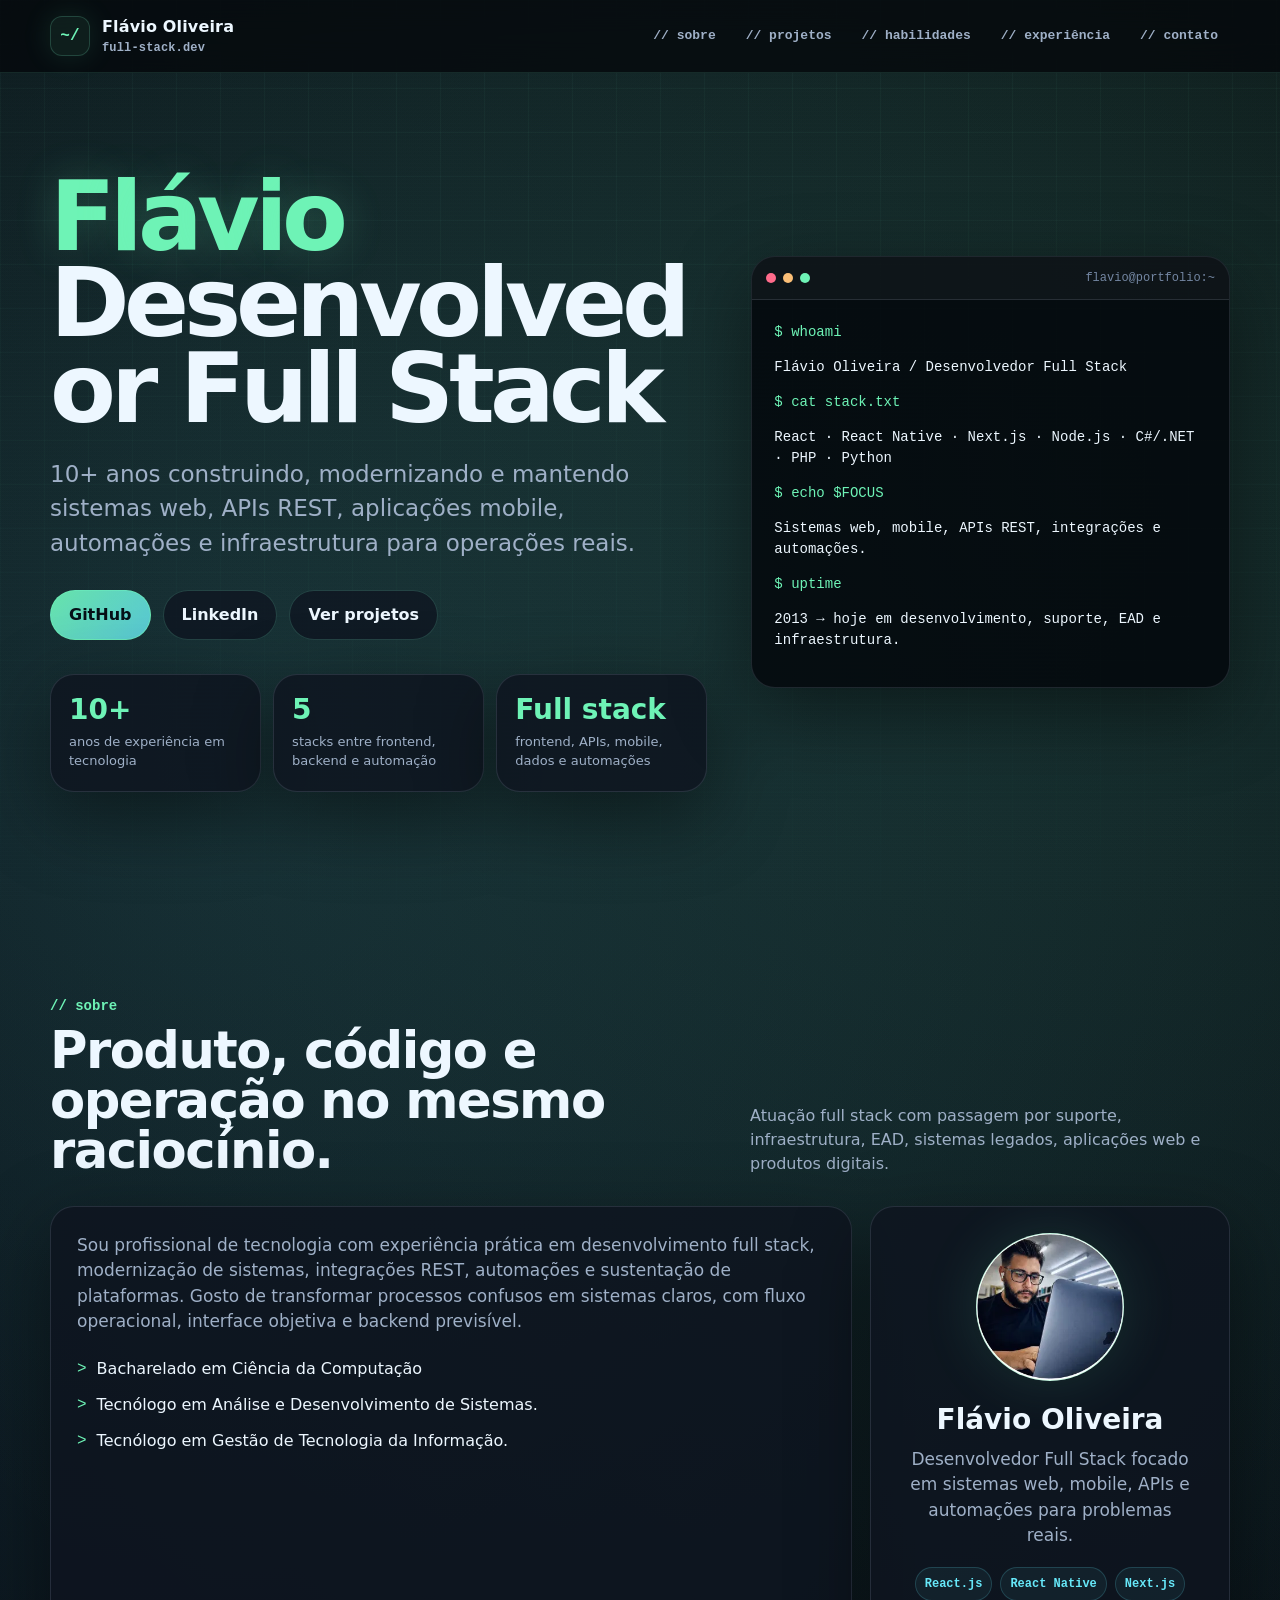
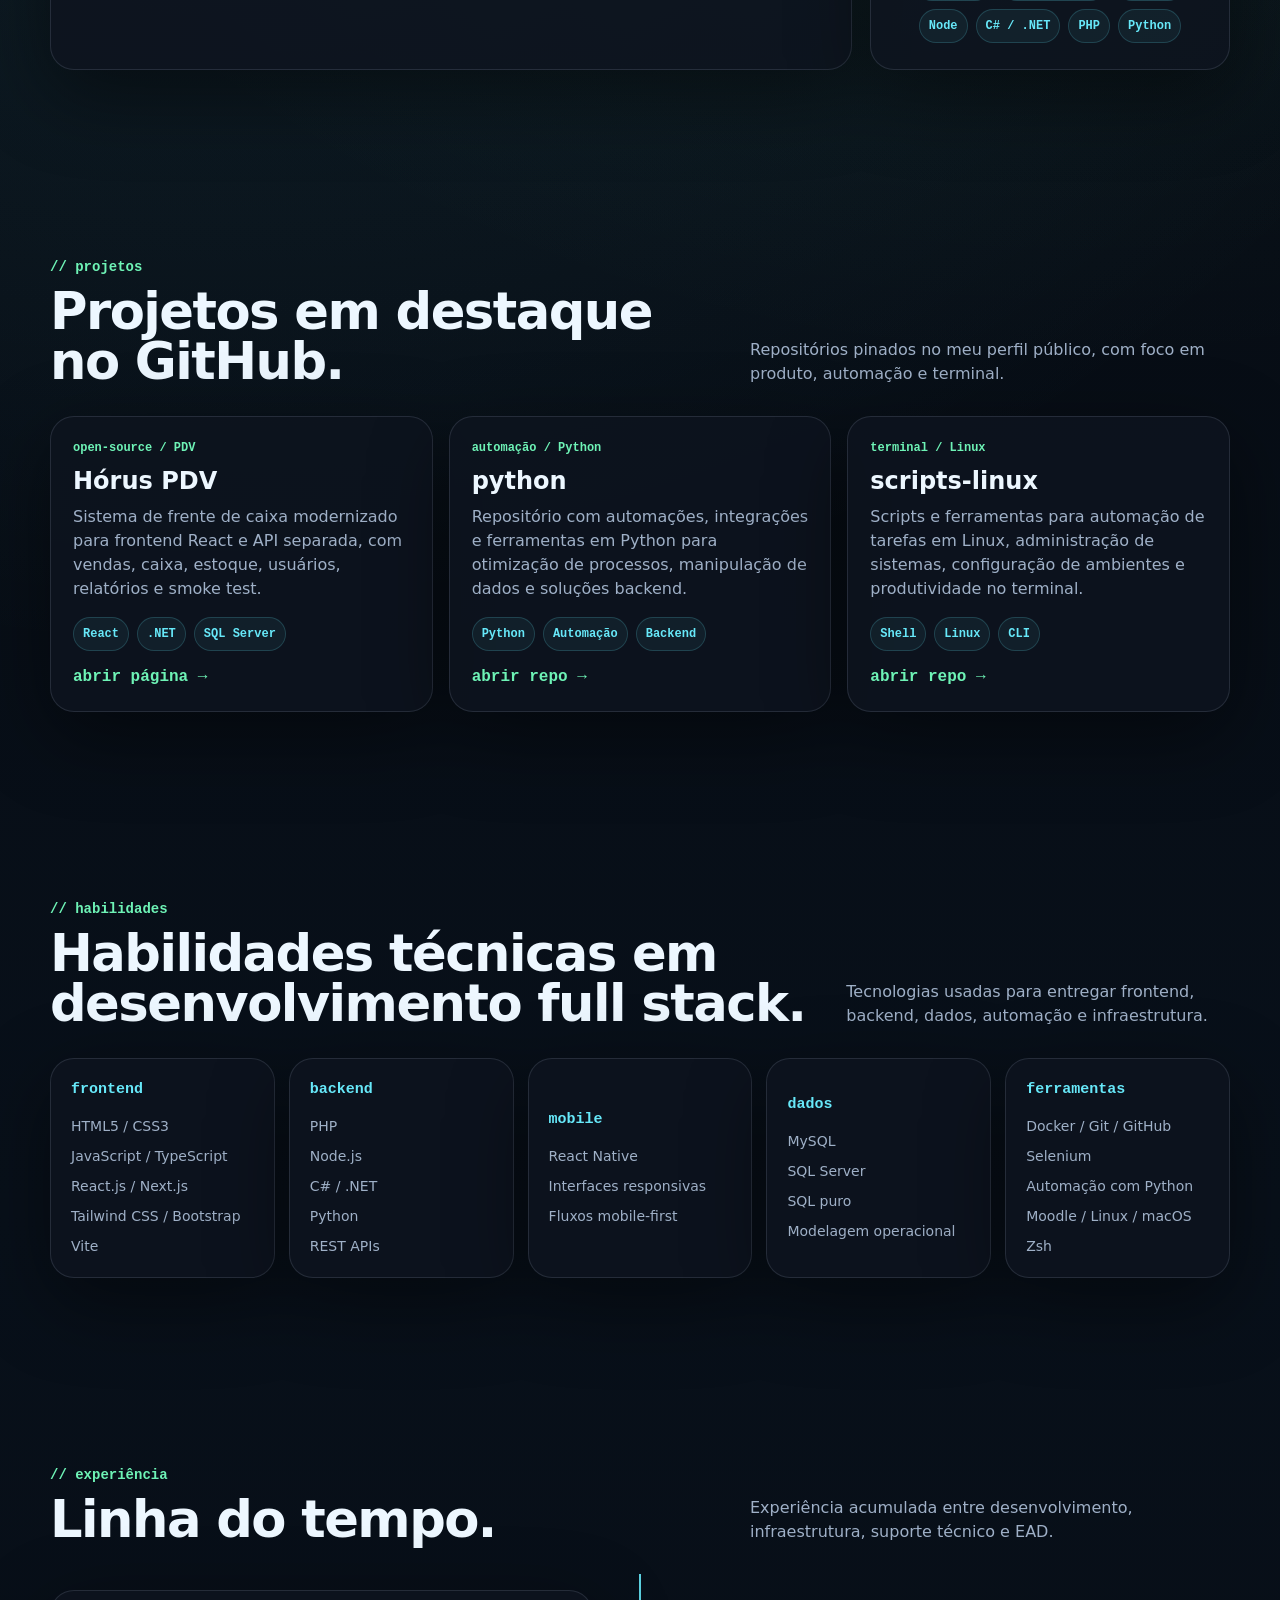
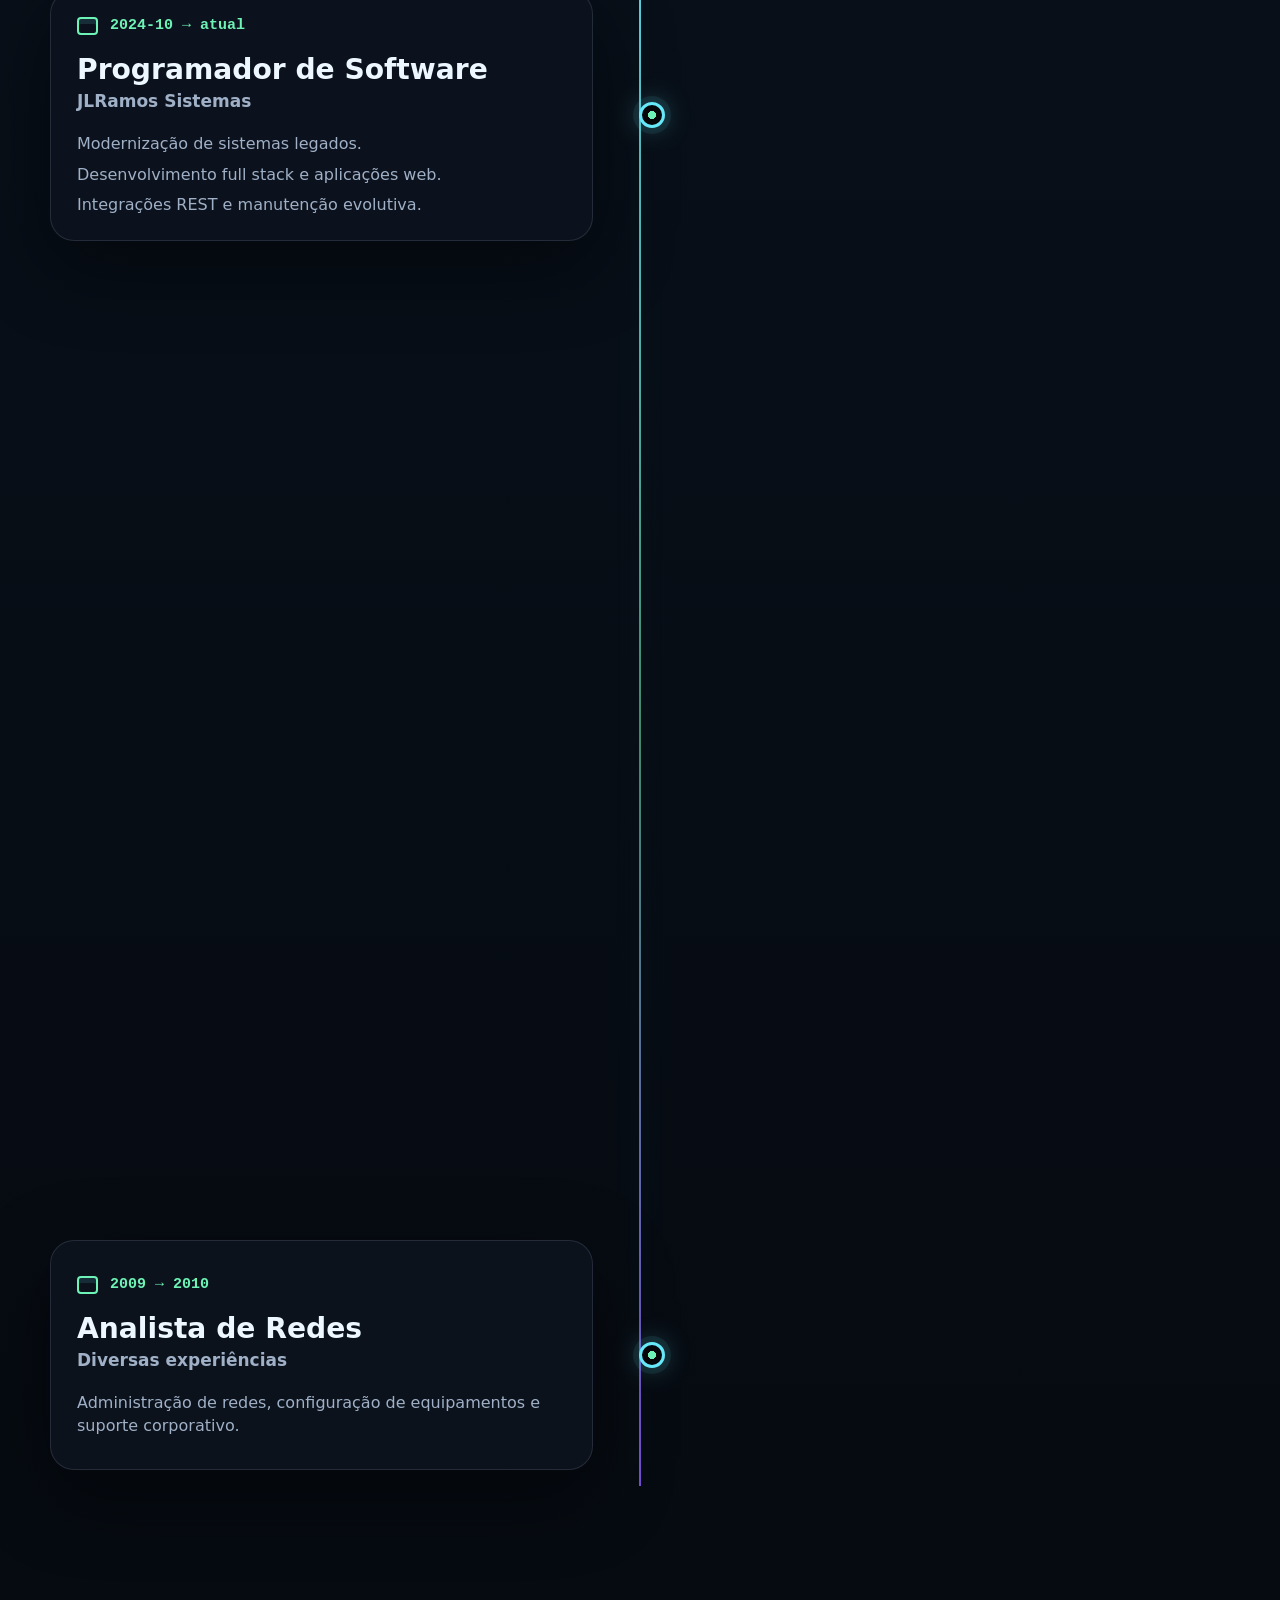
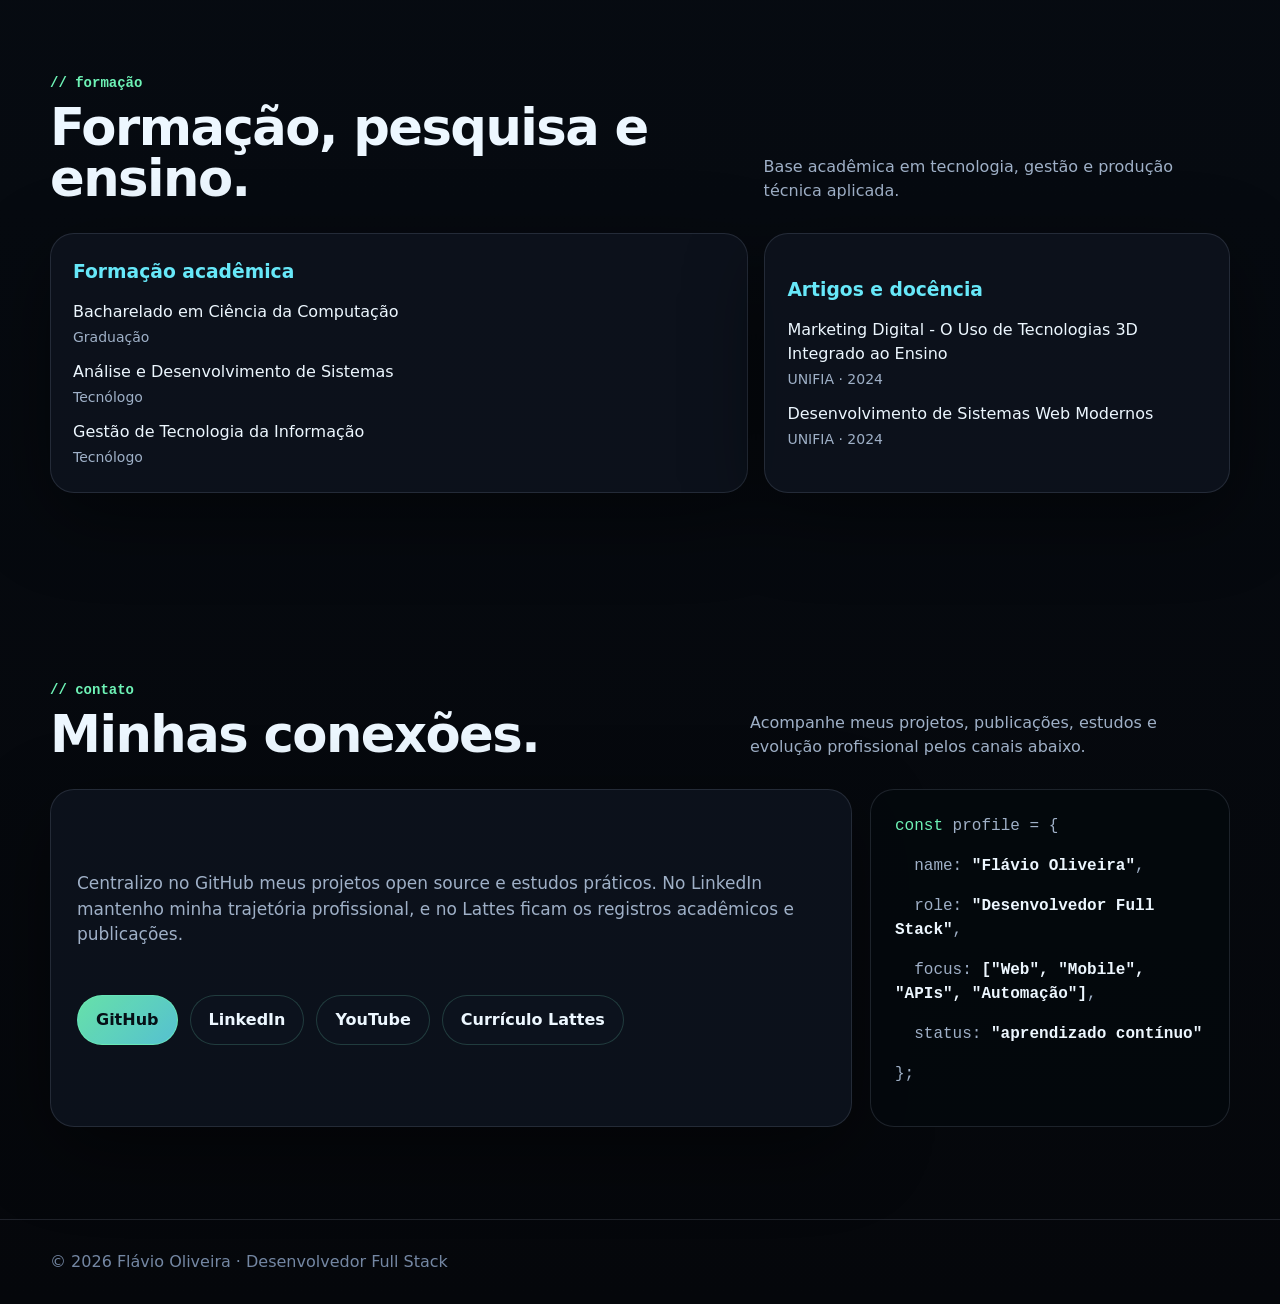
==== commit 55b1a5a4: "Ajusta cores e animações das letras na seção hero para melhor visibilidade e efeito visual" ====
--- a/index.html
+++ b/index.html
@@ -476,15 +476,19 @@
       }
 
       .hero-letter {
+        --letter-base-color: var(--text);
+        --letter-glow-color: #f7fffd;
+
         display: inline-block;
-        color: var(--text);
+        color: var(--letter-base-color);
         animation: letter-glow 3.2s ease-in-out infinite;
         animation-delay: calc(var(--letter-index) * 52ms);
         will-change: color, text-shadow, transform;
       }
 
       .hero-name .hero-letter {
-        color: var(--green);
+        --letter-base-color: var(--green);
+        --letter-glow-color: #f7fffd;
       }
 
       .hero-letter-space {
@@ -495,13 +499,13 @@
         0%,
         52%,
         100% {
-          color: currentColor;
+          color: var(--letter-base-color);
           text-shadow: 0 0 0 rgba(110, 243, 182, 0);
           transform: translateY(0);
         }
 
         12% {
-          color: #f7fffd;
+          color: var(--letter-glow-color);
           text-shadow:
             0 0 10px rgba(110, 243, 182, 0.7),
             0 0 26px rgba(103, 232, 249, 0.35);
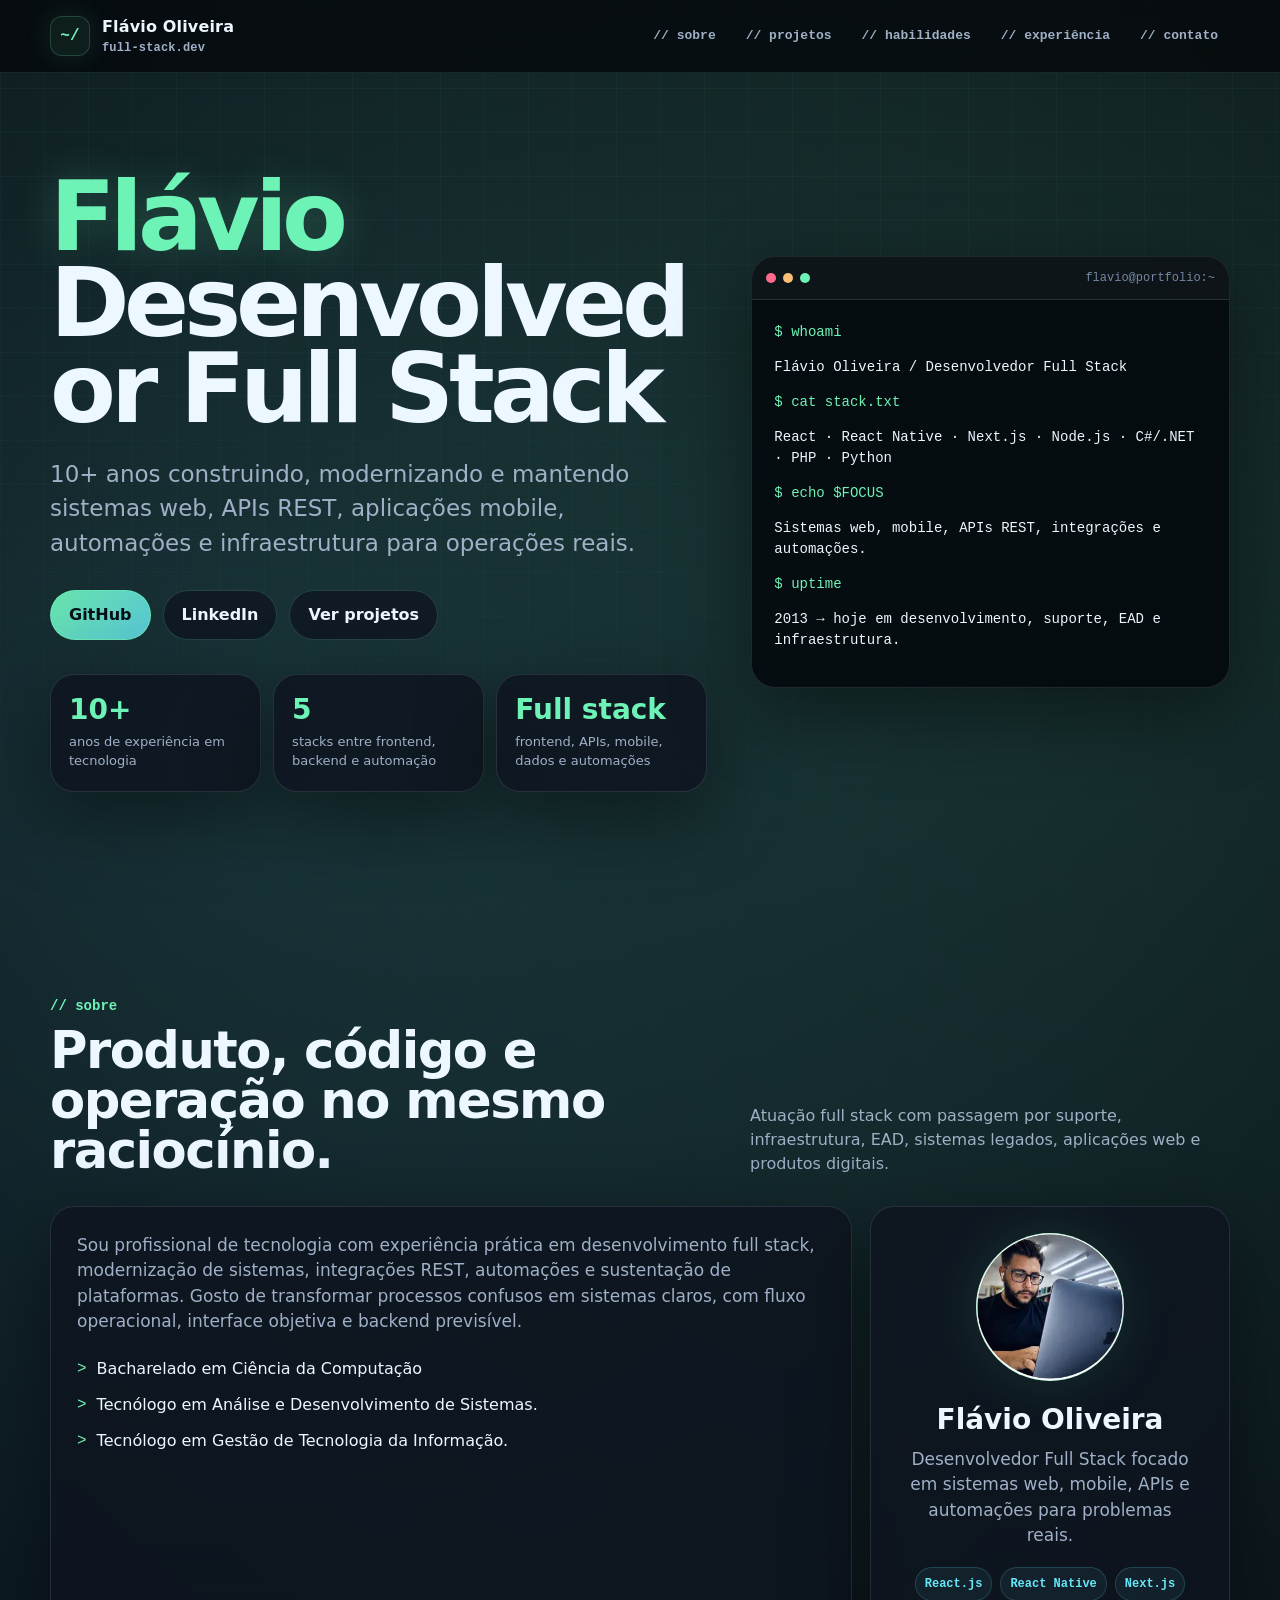
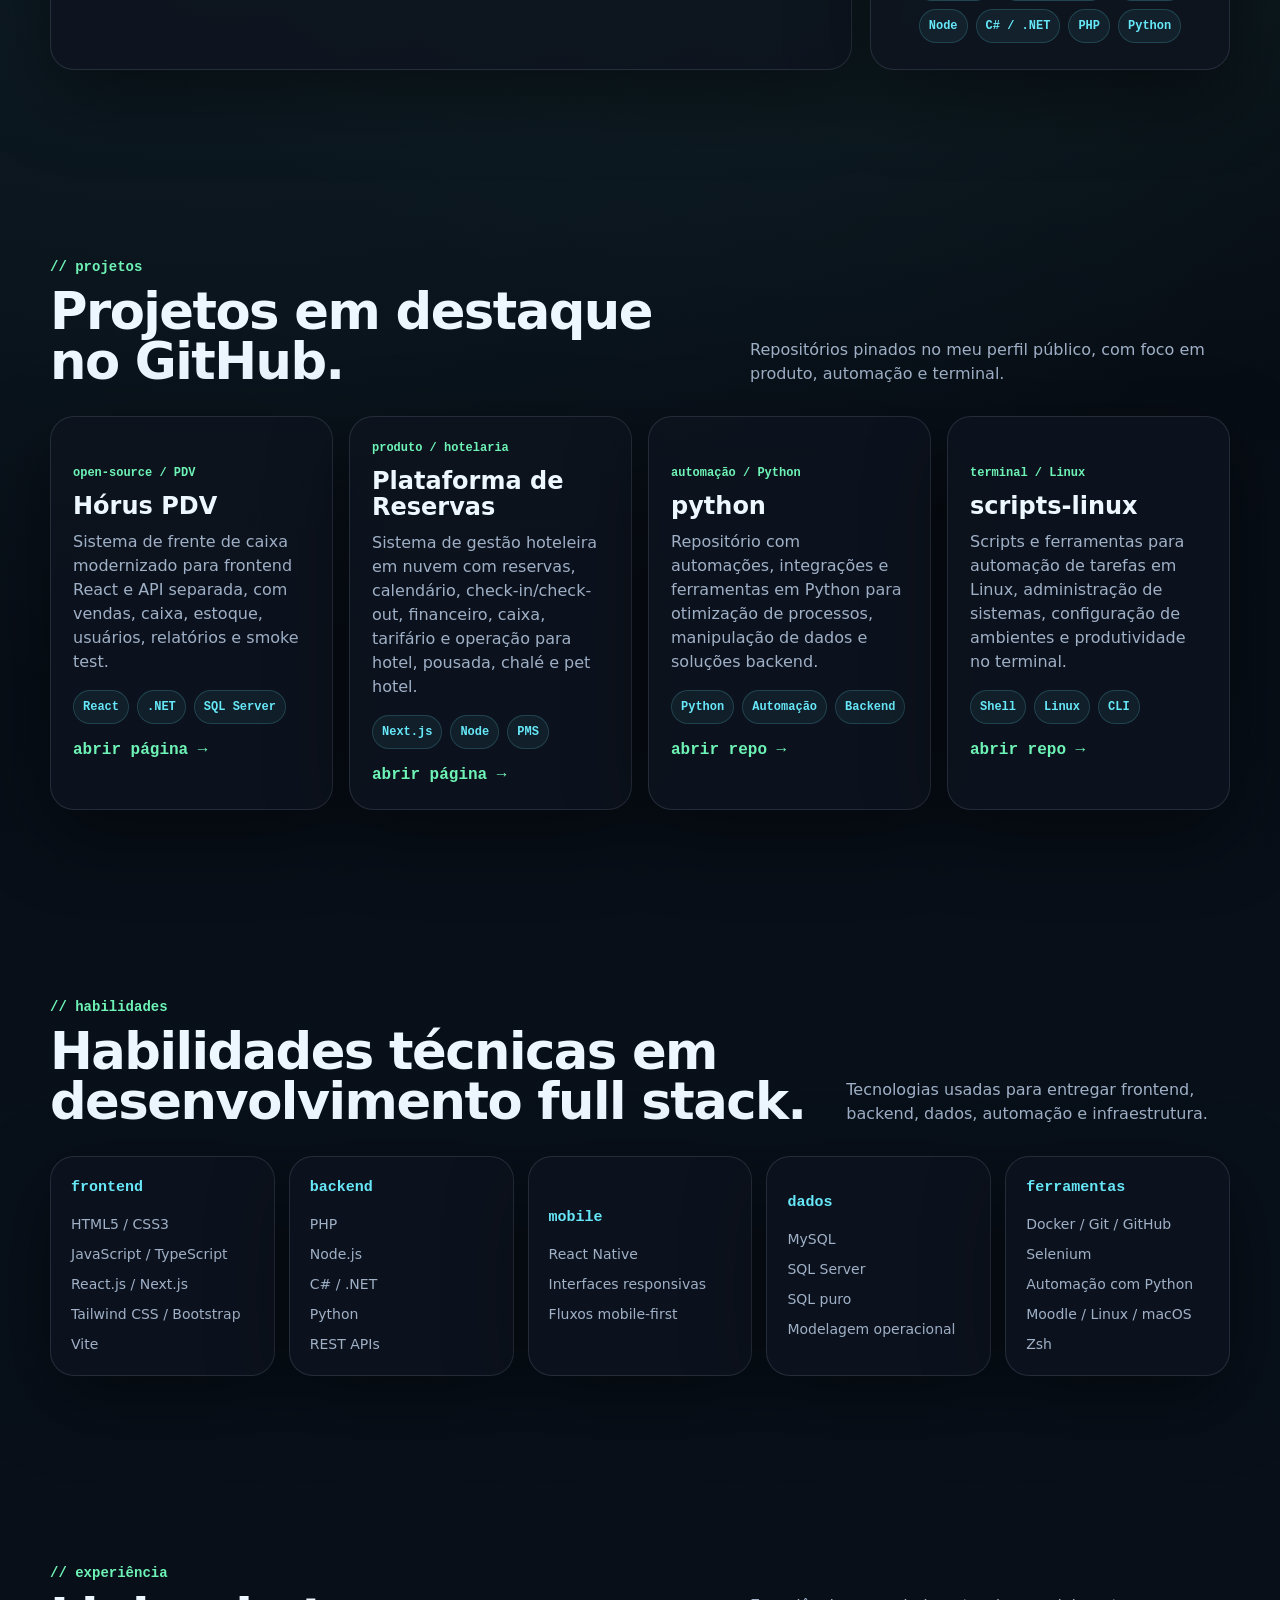
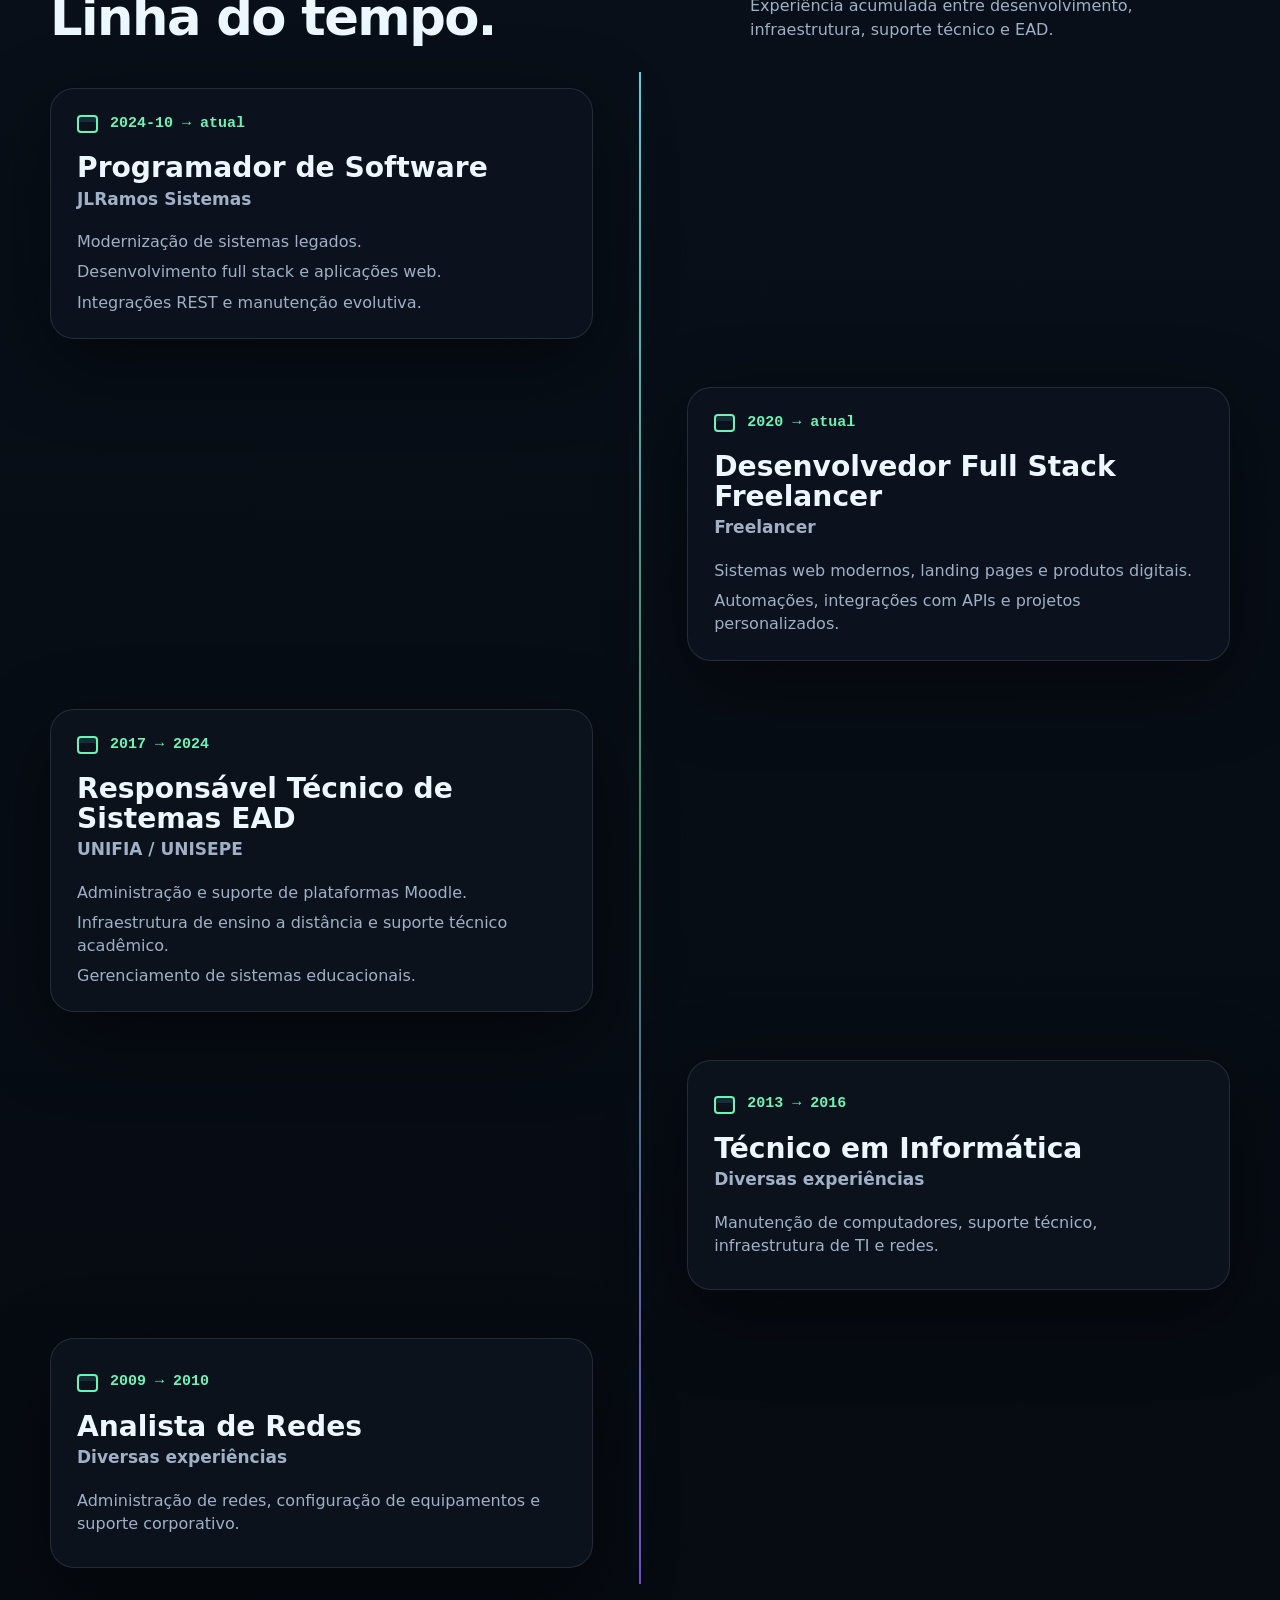
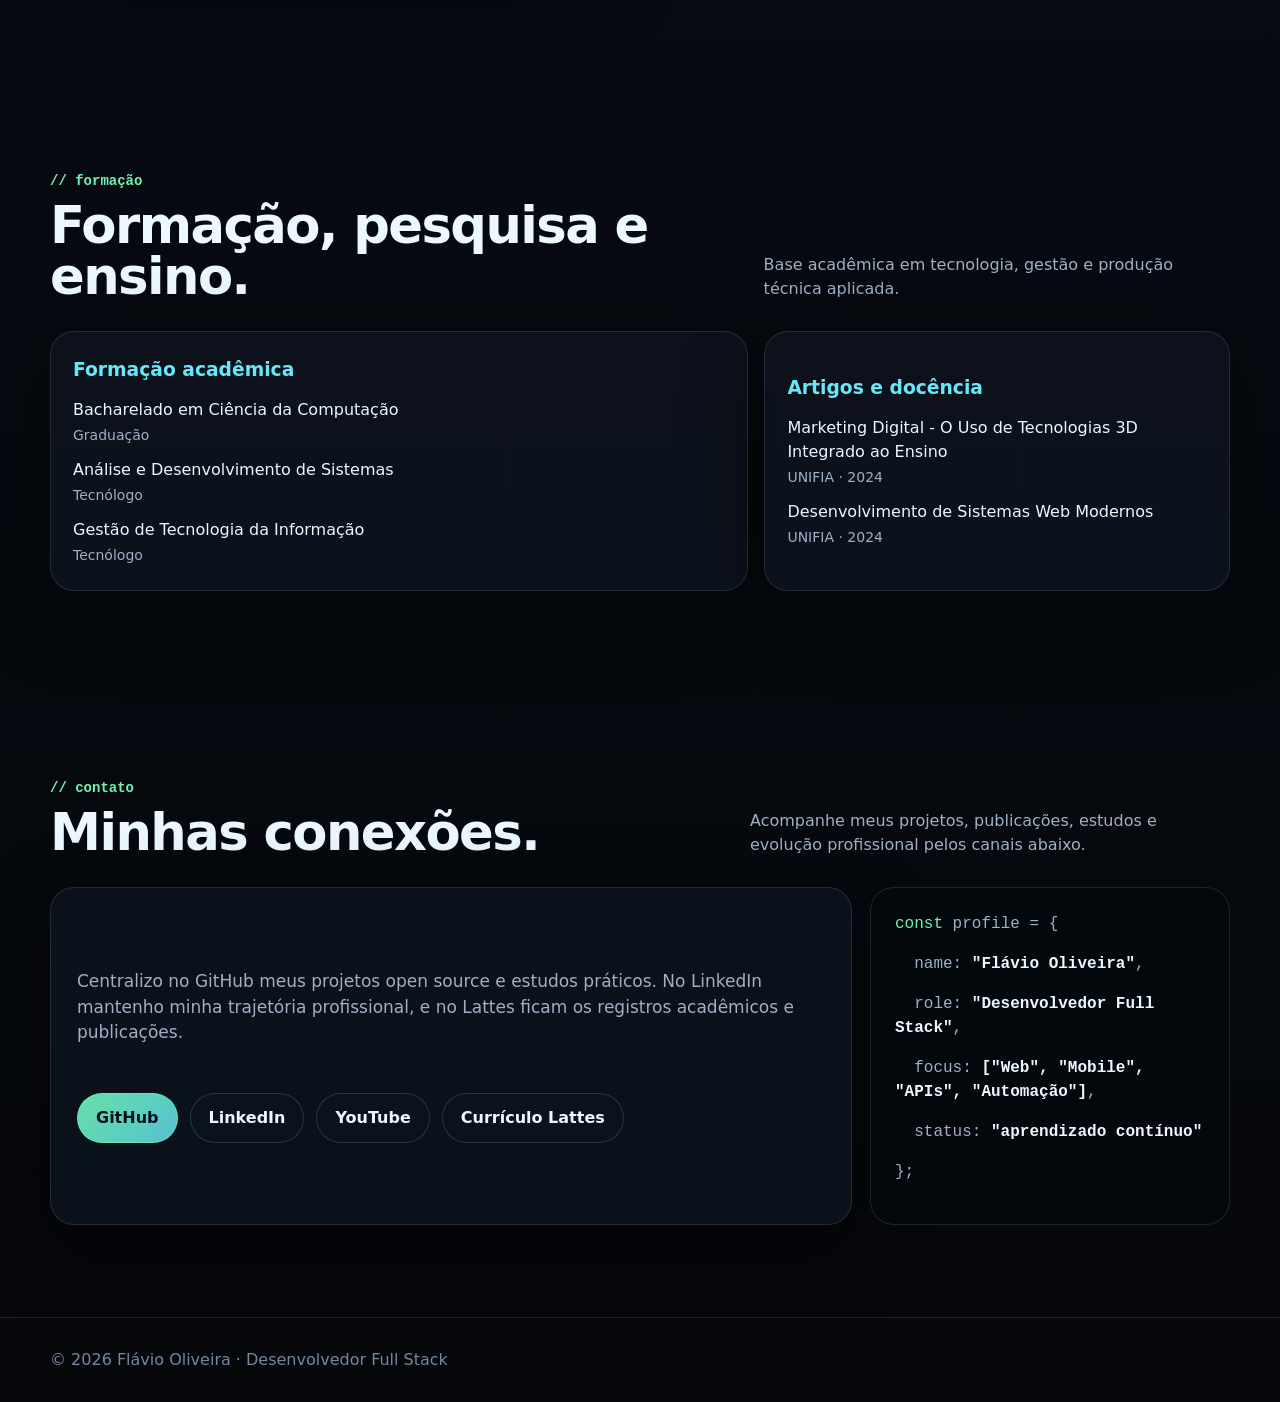
==== commit 27f16632: "Adiciona animações e transições nas cartas de projeto e habilidades para melhorar a interatividade e" ====
--- a/index.html
+++ b/index.html
@@ -581,10 +581,53 @@
       .project-card,
       .timeline-item,
       .education-card {
+        position: relative;
+        overflow: hidden;
         border: 1px solid var(--line-2);
         border-radius: 24px;
         background: var(--panel);
         box-shadow: var(--shadow);
+      }
+
+      .stat-card::after,
+      .skill-group::after,
+      .education-card::after,
+      .timeline-item::after {
+        content: "";
+        position: absolute;
+        inset: -1px;
+        pointer-events: none;
+        opacity: 0;
+        background: linear-gradient(
+          115deg,
+          transparent 0 32%,
+          rgba(110, 243, 182, 0.16) 45%,
+          rgba(103, 232, 249, 0.18) 52%,
+          transparent 68% 100%
+        );
+        transform: translateX(-42%);
+        transition:
+          opacity 0.28s ease,
+          transform 0.55s ease;
+      }
+
+      .stat-card:hover::after,
+      .skill-group:hover::after,
+      .education-card:hover::after,
+      .timeline-item:hover::after {
+        opacity: 1;
+        transform: translateX(42%);
+      }
+
+      .stat-card:hover,
+      .skill-group:hover,
+      .education-card:hover,
+      .timeline-item:hover {
+        border-color: rgba(110, 243, 182, 0.42);
+        background: rgba(18, 27, 41, 0.94);
+        box-shadow:
+          0 26px 78px rgba(0, 0, 0, 0.38),
+          0 0 0 1px rgba(110, 243, 182, 0.08);
       }
 
       .stat-card {
@@ -593,6 +636,15 @@
         flex-direction: column;
         justify-content: center;
         padding: 18px;
+        transition:
+          transform 0.22s ease,
+          border-color 0.22s ease,
+          background 0.22s ease,
+          box-shadow 0.22s ease;
+      }
+
+      .stat-card:hover {
+        transform: translateY(-4px);
       }
 
       .stat-card strong {
@@ -802,31 +854,50 @@
         font-size: 12px;
         font-weight: 800;
         padding: 7px 9px;
+        transition:
+          border-color 0.2s ease,
+          background 0.2s ease,
+          color 0.2s ease,
+          transform 0.2s ease;
+      }
+
+      .project-card:hover .chip,
+      .profile-card:hover .chip,
+      .skill-group:hover .chip {
+        border-color: rgba(110, 243, 182, 0.38);
+        background: rgba(110, 243, 182, 0.1);
+        color: var(--green);
       }
 
       .projects {
         display: grid;
-        grid-template-columns: repeat(3, minmax(0, 1fr));
+        grid-template-columns: repeat(4, minmax(0, 1fr));
         gap: 16px;
       }
 
       .project-card {
         display: flex;
-        min-height: 270px;
+        min-height: 292px;
         flex-direction: column;
         justify-content: center;
         padding: 22px;
+        color: inherit;
         transition:
           transform 0.2s ease,
           border-color 0.2s ease,
-          background 0.2s ease;
+          background 0.2s ease,
+          box-shadow 0.2s ease;
       }
 
       .project-card:hover,
-      .project-card:focus-within {
+      .project-card:focus-visible {
         transform: translateY(-5px);
         border-color: rgba(110, 243, 182, 0.46);
         background: rgba(18, 27, 41, 0.94);
+        box-shadow:
+          0 28px 86px rgba(0, 0, 0, 0.42),
+          0 0 0 1px rgba(110, 243, 182, 0.1);
+        outline: none;
       }
 
       .project-meta {
@@ -860,6 +931,12 @@
         font-weight: 850;
       }
 
+      .project-card:hover .project-link,
+      .project-card:focus-visible .project-link {
+        text-decoration: underline;
+        text-underline-offset: 4px;
+      }
+
       .skills-grid {
         display: grid;
         grid-template-columns: repeat(5, minmax(0, 1fr));
@@ -872,6 +949,15 @@
         flex-direction: column;
         justify-content: center;
         padding: 20px;
+        transition:
+          transform 0.22s ease,
+          border-color 0.22s ease,
+          background 0.22s ease,
+          box-shadow 0.22s ease;
+      }
+
+      .skill-group:hover {
+        transform: translateY(-6px);
       }
 
       .skill-group h3 {
@@ -879,6 +965,16 @@
         color: var(--cyan);
         font-family: ui-monospace, SFMono-Regular, Menlo, Consolas, monospace;
         font-size: 15px;
+        transition:
+          color 0.2s ease,
+          text-shadow 0.2s ease,
+          transform 0.2s ease;
+      }
+
+      .skill-group:hover h3 {
+        color: var(--green);
+        text-shadow: 0 0 22px rgba(110, 243, 182, 0.22);
+        transform: translateX(2px);
       }
 
       .skill-group ul {
@@ -890,8 +986,38 @@
       }
 
       .skill-group li {
+        position: relative;
         color: var(--muted);
         font-size: 14px;
+        transition:
+          color 0.2s ease,
+          transform 0.2s ease;
+      }
+
+      .skill-group li::before {
+        content: "";
+        position: absolute;
+        top: 0.78em;
+        left: -12px;
+        width: 4px;
+        height: 4px;
+        border-radius: 50%;
+        background: var(--green);
+        opacity: 0;
+        transform: scale(0.4);
+        transition:
+          opacity 0.2s ease,
+          transform 0.2s ease;
+      }
+
+      .skill-group:hover li {
+        color: var(--text);
+        transform: translateX(8px);
+      }
+
+      .skill-group:hover li::before {
+        opacity: 1;
+        transform: scale(1);
       }
 
       .timeline {
@@ -926,6 +1052,15 @@
         flex-direction: column;
         justify-content: center;
         padding: 24px 26px;
+        transition:
+          transform 0.22s ease,
+          border-color 0.22s ease,
+          background 0.22s ease,
+          box-shadow 0.22s ease;
+      }
+
+      .timeline-item:hover {
+        transform: translateY(-4px);
       }
 
       .timeline-item:nth-child(odd) {
@@ -1022,6 +1157,15 @@
         flex-direction: column;
         justify-content: center;
         padding: 22px;
+        transition:
+          transform 0.22s ease,
+          border-color 0.22s ease,
+          background 0.22s ease,
+          box-shadow 0.22s ease;
+      }
+
+      .education-card:hover {
+        transform: translateY(-5px);
       }
 
       .education-card h3 {
@@ -1435,7 +1579,13 @@
           </div>
 
           <div class="projects">
-            <article class="project-card reveal">
+            <a
+              class="project-card reveal"
+              href="https://flaviooliveira-code.github.io/horus_pdv/"
+              target="_blank"
+              rel="noopener noreferrer"
+              aria-label="Abrir página do projeto Hórus PDV"
+            >
               <span class="project-meta">open-source / PDV</span>
               <h3>Hórus PDV</h3>
               <p>
@@ -1448,16 +1598,38 @@
                 <span class="chip">.NET</span>
                 <span class="chip">SQL Server</span>
               </div>
-              <a
-                class="project-link"
-                href="https://flaviooliveira-code.github.io/horus_pdv/"
-                target="_blank"
-                rel="noopener noreferrer"
-                >abrir página →</a
-              >
-            </article>
-
-            <article class="project-card reveal">
+              <span class="project-link">abrir página →</span>
+            </a>
+
+            <a
+              class="project-card reveal"
+              href="https://plataformadereservas.vercel.app"
+              target="_blank"
+              rel="noopener noreferrer"
+              aria-label="Abrir landing page da Plataforma de Reservas"
+            >
+              <span class="project-meta">produto / hotelaria</span>
+              <h3>Plataforma de Reservas</h3>
+              <p>
+                Sistema de gestão hoteleira em nuvem com reservas, calendário,
+                check-in/check-out, financeiro, caixa, tarifário e operação para
+                hotel, pousada, chalé e pet hotel.
+              </p>
+              <div class="chips">
+                <span class="chip">Next.js</span>
+                <span class="chip">Node</span>
+                <span class="chip">PMS</span>
+              </div>
+              <span class="project-link">abrir página →</span>
+            </a>
+
+            <a
+              class="project-card reveal"
+              href="https://github.com/flaviooliveira-code/python"
+              target="_blank"
+              rel="noopener noreferrer"
+              aria-label="Abrir repositório Python no GitHub"
+            >
               <span class="project-meta">automação / Python</span>
               <h3>python</h3>
               <p>
@@ -1470,16 +1642,16 @@
                 <span class="chip">Automação</span>
                 <span class="chip">Backend</span>
               </div>
-              <a
-                class="project-link"
-                href="https://github.com/flaviooliveira-code/python"
-                target="_blank"
-                rel="noopener noreferrer"
-                >abrir repo →</a
-              >
-            </article>
-
-            <article class="project-card reveal">
+              <span class="project-link">abrir repo →</span>
+            </a>
+
+            <a
+              class="project-card reveal"
+              href="https://github.com/flaviooliveira-code/scripts-linux"
+              target="_blank"
+              rel="noopener noreferrer"
+              aria-label="Abrir repositório scripts-linux no GitHub"
+            >
               <span class="project-meta">terminal / Linux</span>
               <h3>scripts-linux</h3>
               <p>
@@ -1492,14 +1664,8 @@
                 <span class="chip">Linux</span>
                 <span class="chip">CLI</span>
               </div>
-              <a
-                class="project-link"
-                href="https://github.com/flaviooliveira-code/scripts-linux"
-                target="_blank"
-                rel="noopener noreferrer"
-                >abrir repo →</a
-              >
-            </article>
+              <span class="project-link">abrir repo →</span>
+            </a>
           </div>
         </div>
       </section>
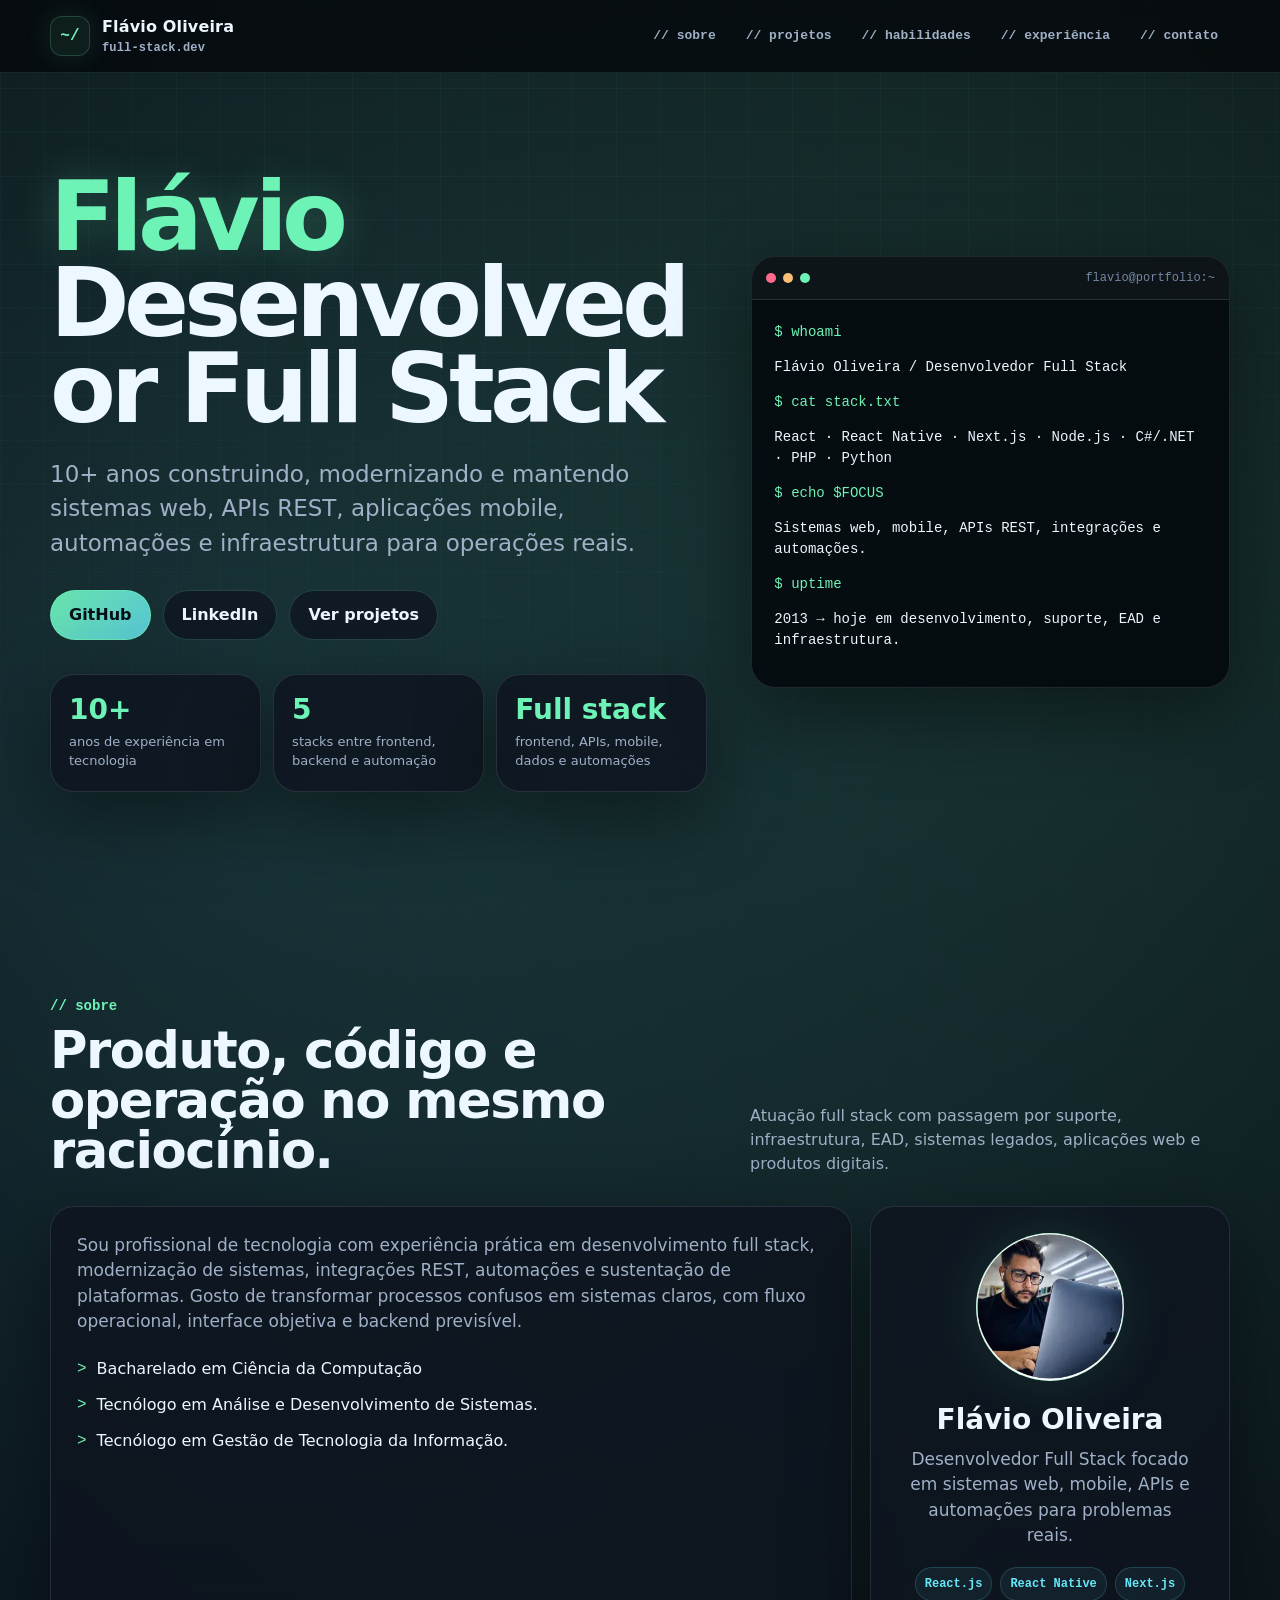
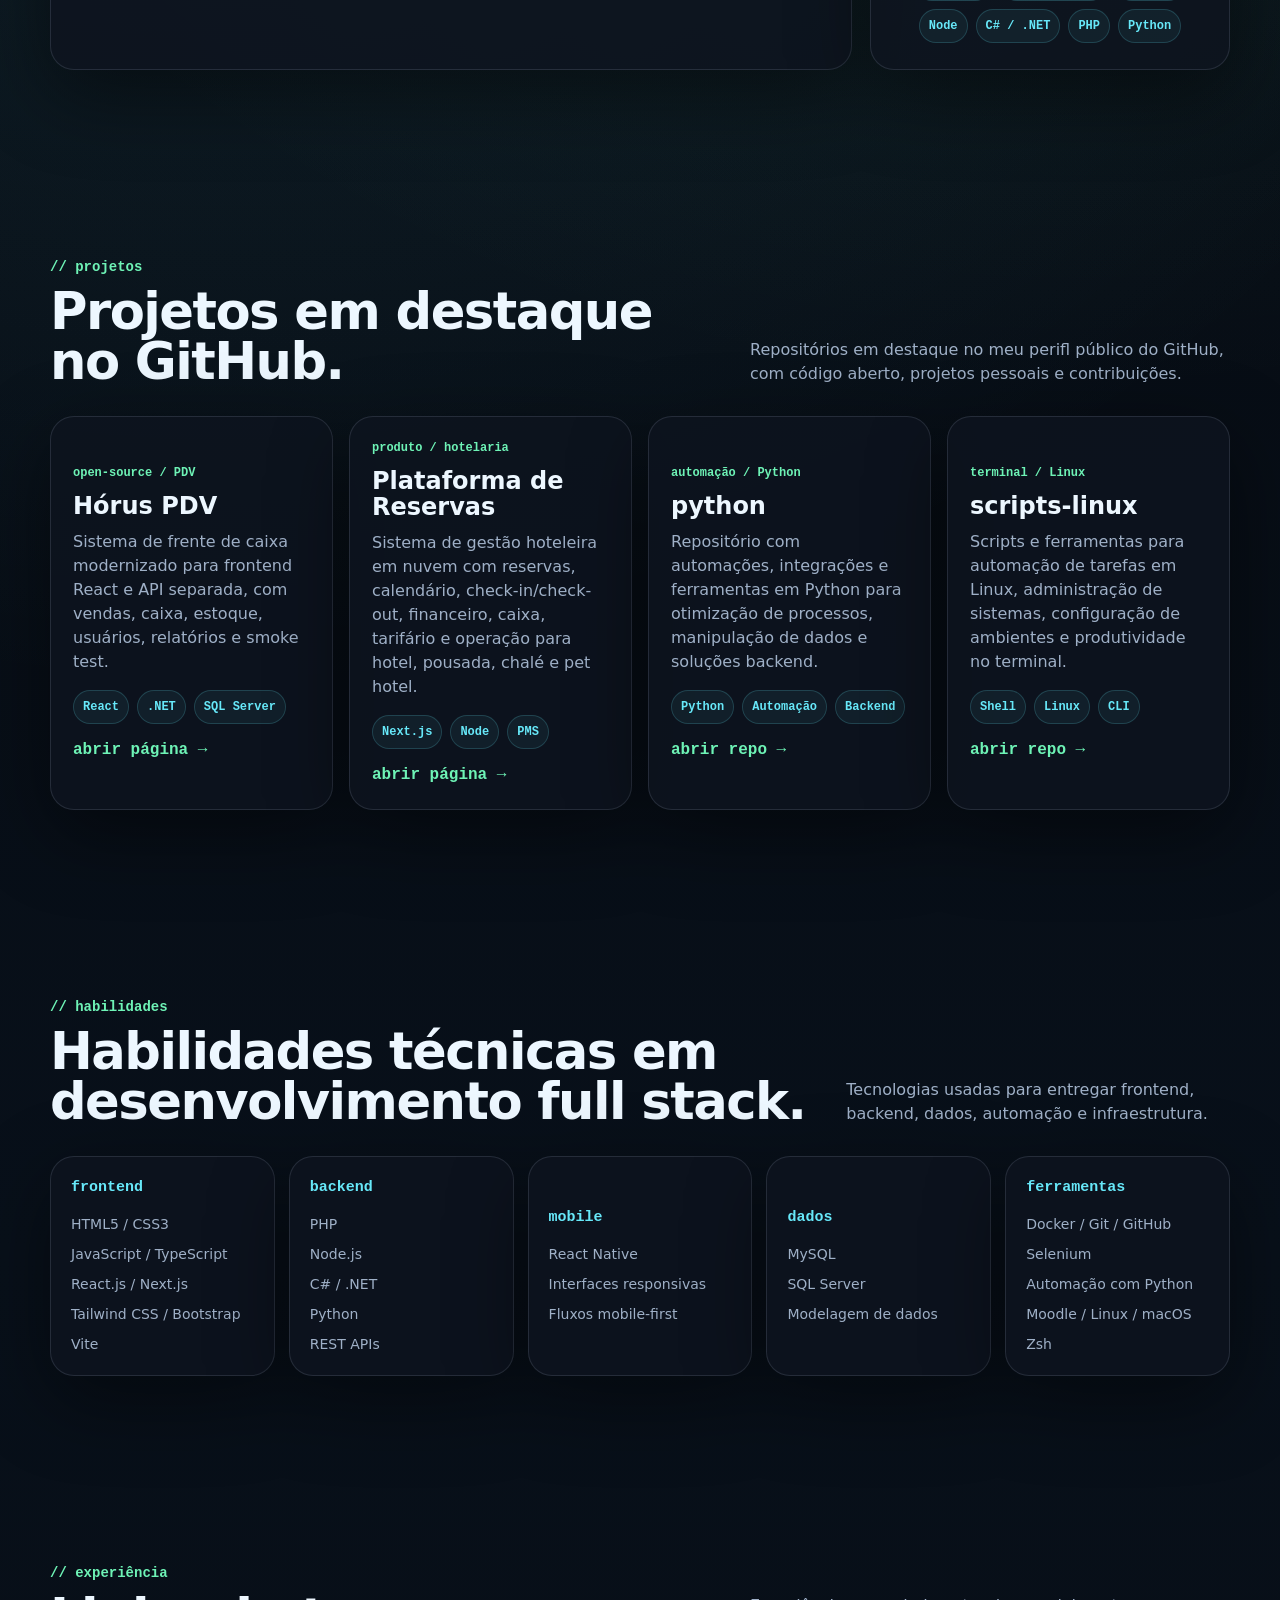
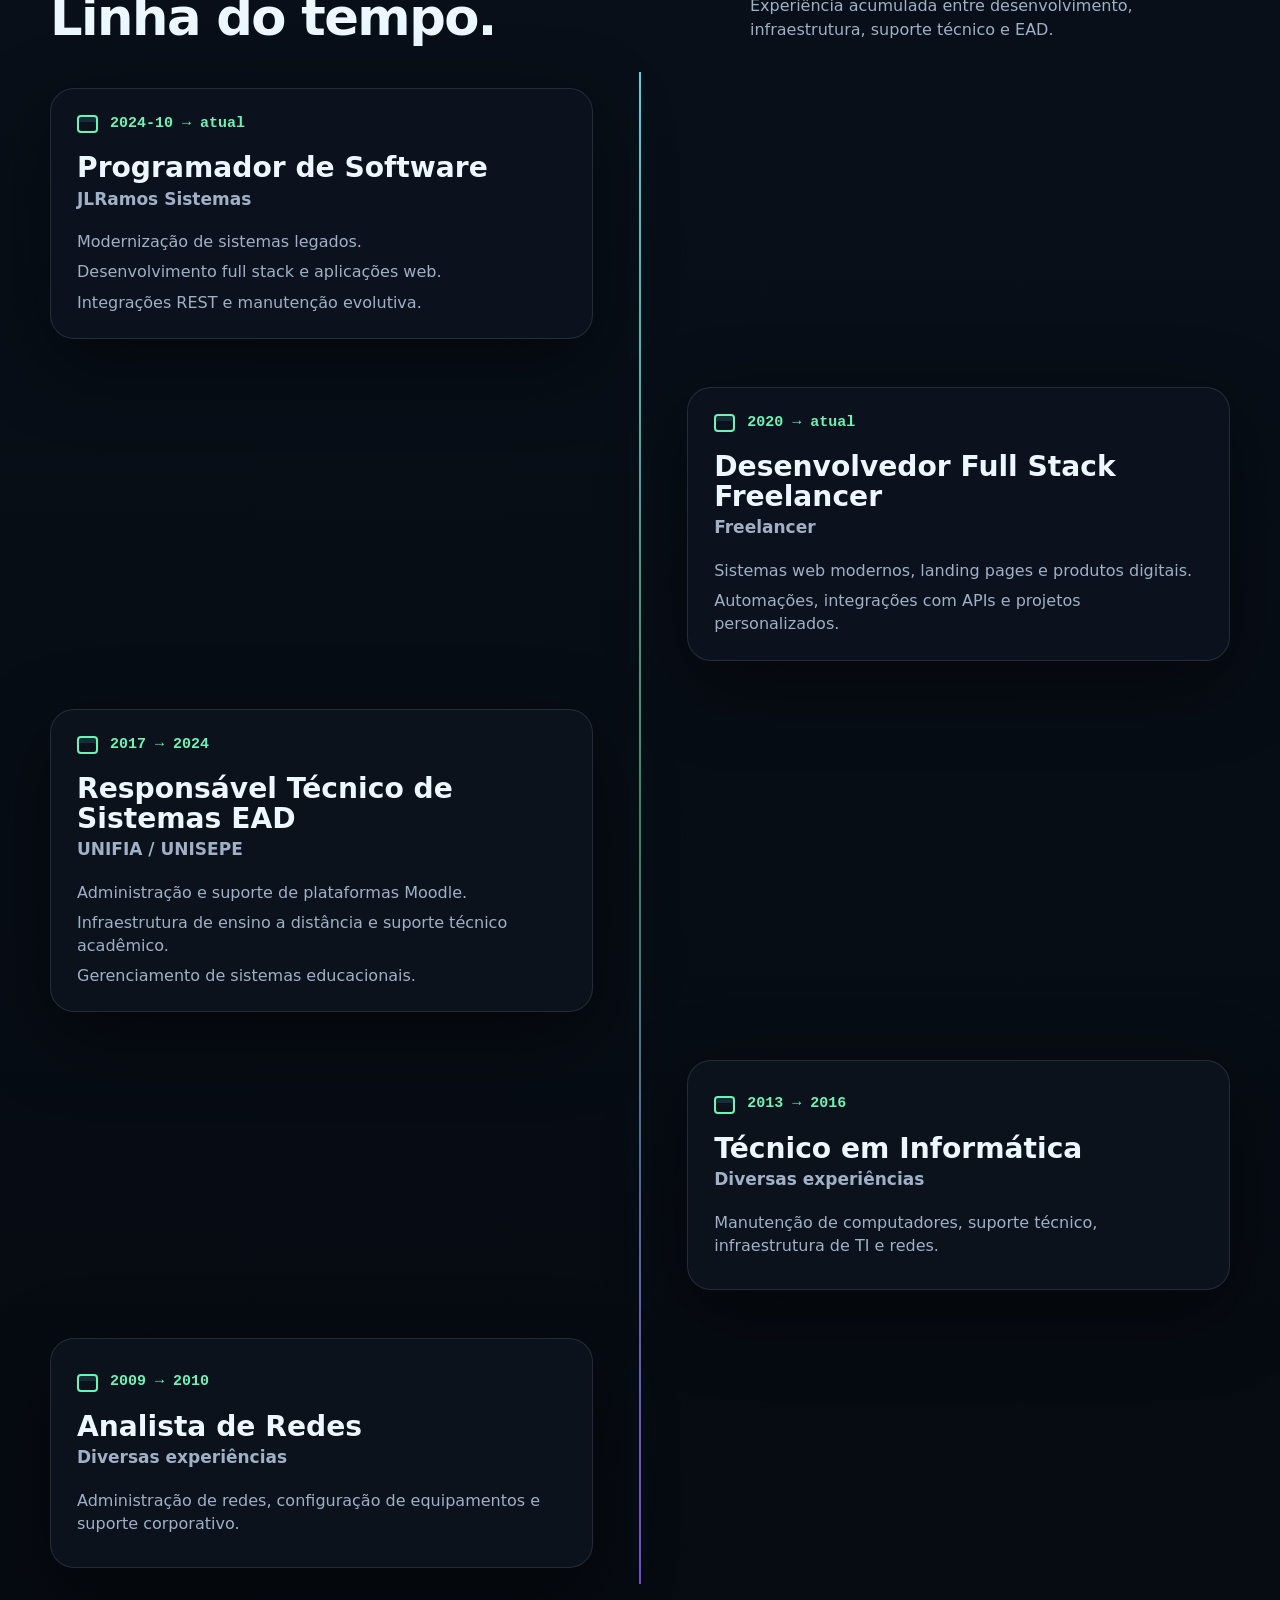
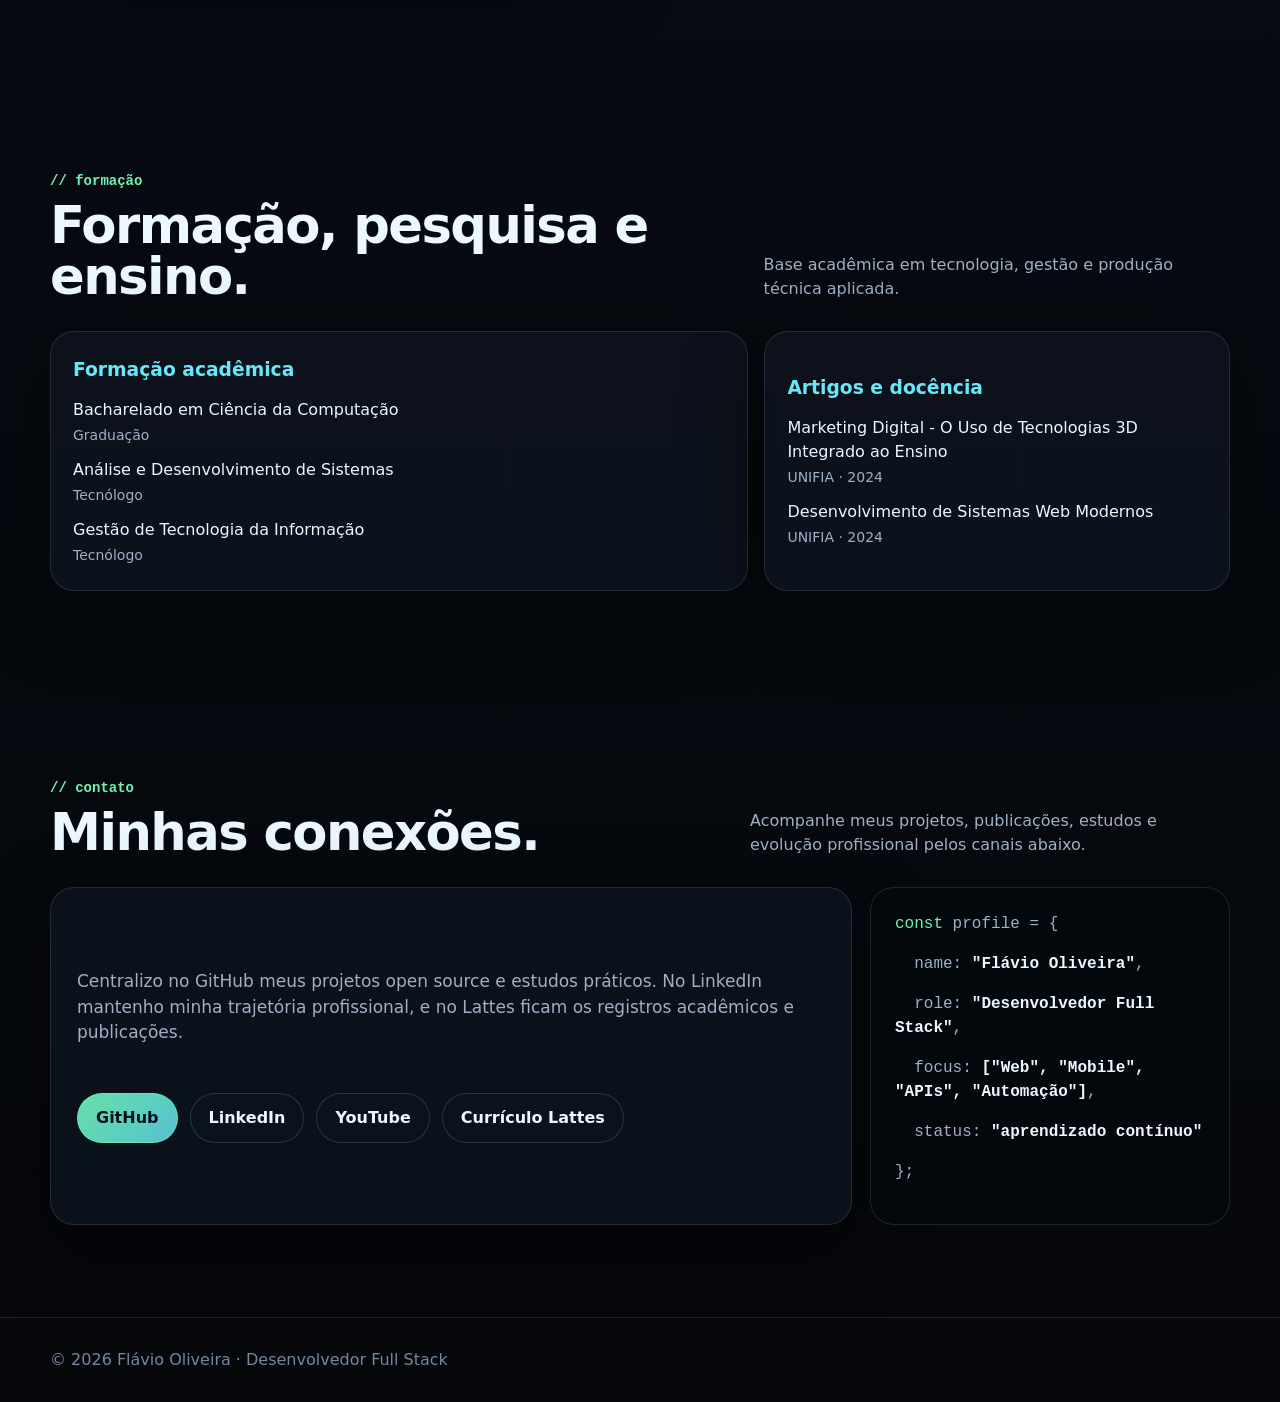
==== commit 8de864fe: "Refatora estilos de cartões e remove animações desnecessárias para melhorar a performance e a clarez" ====
--- a/index.html
+++ b/index.html
@@ -589,10 +589,8 @@
         box-shadow: var(--shadow);
       }
 
-      .stat-card::after,
-      .skill-group::after,
-      .education-card::after,
-      .timeline-item::after {
+      .about-grid > .panel::after,
+      .project-card::after {
         content: "";
         position: absolute;
         inset: -1px;
@@ -611,18 +609,15 @@
           transform 0.55s ease;
       }
 
-      .stat-card:hover::after,
-      .skill-group:hover::after,
-      .education-card:hover::after,
-      .timeline-item:hover::after {
+      .about-grid > .panel:hover::after,
+      .project-card:hover::after,
+      .project-card:focus-visible::after {
         opacity: 1;
         transform: translateX(42%);
       }
 
-      .stat-card:hover,
-      .skill-group:hover,
-      .education-card:hover,
-      .timeline-item:hover {
+      .about-grid > .panel:hover {
+        transform: translateY(-4px);
         border-color: rgba(110, 243, 182, 0.42);
         background: rgba(18, 27, 41, 0.94);
         box-shadow:
@@ -636,15 +631,6 @@
         flex-direction: column;
         justify-content: center;
         padding: 18px;
-        transition:
-          transform 0.22s ease,
-          border-color 0.22s ease,
-          background 0.22s ease,
-          box-shadow 0.22s ease;
-      }
-
-      .stat-card:hover {
-        transform: translateY(-4px);
       }
 
       .stat-card strong {
@@ -764,6 +750,14 @@
 
       .panel {
         padding: 26px;
+      }
+
+      .about-grid > .panel {
+        transition:
+          transform 0.22s ease,
+          border-color 0.22s ease,
+          background 0.22s ease,
+          box-shadow 0.22s ease;
       }
 
       .panel p {
@@ -862,8 +856,7 @@
       }
 
       .project-card:hover .chip,
-      .profile-card:hover .chip,
-      .skill-group:hover .chip {
+      .about-grid > .panel:hover .chip {
         border-color: rgba(110, 243, 182, 0.38);
         background: rgba(110, 243, 182, 0.1);
         color: var(--green);
@@ -949,15 +942,6 @@
         flex-direction: column;
         justify-content: center;
         padding: 20px;
-        transition:
-          transform 0.22s ease,
-          border-color 0.22s ease,
-          background 0.22s ease,
-          box-shadow 0.22s ease;
-      }
-
-      .skill-group:hover {
-        transform: translateY(-6px);
       }
 
       .skill-group h3 {
@@ -965,16 +949,6 @@
         color: var(--cyan);
         font-family: ui-monospace, SFMono-Regular, Menlo, Consolas, monospace;
         font-size: 15px;
-        transition:
-          color 0.2s ease,
-          text-shadow 0.2s ease,
-          transform 0.2s ease;
-      }
-
-      .skill-group:hover h3 {
-        color: var(--green);
-        text-shadow: 0 0 22px rgba(110, 243, 182, 0.22);
-        transform: translateX(2px);
       }
 
       .skill-group ul {
@@ -986,38 +960,8 @@
       }
 
       .skill-group li {
-        position: relative;
         color: var(--muted);
         font-size: 14px;
-        transition:
-          color 0.2s ease,
-          transform 0.2s ease;
-      }
-
-      .skill-group li::before {
-        content: "";
-        position: absolute;
-        top: 0.78em;
-        left: -12px;
-        width: 4px;
-        height: 4px;
-        border-radius: 50%;
-        background: var(--green);
-        opacity: 0;
-        transform: scale(0.4);
-        transition:
-          opacity 0.2s ease,
-          transform 0.2s ease;
-      }
-
-      .skill-group:hover li {
-        color: var(--text);
-        transform: translateX(8px);
-      }
-
-      .skill-group:hover li::before {
-        opacity: 1;
-        transform: scale(1);
       }
 
       .timeline {
@@ -1052,15 +996,6 @@
         flex-direction: column;
         justify-content: center;
         padding: 24px 26px;
-        transition:
-          transform 0.22s ease,
-          border-color 0.22s ease,
-          background 0.22s ease,
-          box-shadow 0.22s ease;
-      }
-
-      .timeline-item:hover {
-        transform: translateY(-4px);
       }
 
       .timeline-item:nth-child(odd) {
@@ -1157,15 +1092,6 @@
         flex-direction: column;
         justify-content: center;
         padding: 22px;
-        transition:
-          transform 0.22s ease,
-          border-color 0.22s ease,
-          background 0.22s ease,
-          box-shadow 0.22s ease;
-      }
-
-      .education-card:hover {
-        transform: translateY(-5px);
       }
 
       .education-card h3 {
@@ -1573,8 +1499,8 @@
               <h2>Projetos em destaque no GitHub.</h2>
             </div>
             <p>
-              Repositórios pinados no meu perfil público, com foco em produto,
-              automação e terminal.
+              Repositórios em destaque no meu perifl público do GitHub, com
+              código aberto, projetos pessoais e contribuições.
             </p>
           </div>
 
@@ -1720,8 +1646,7 @@
               <ul>
                 <li>MySQL</li>
                 <li>SQL Server</li>
-                <li>SQL puro</li>
-                <li>Modelagem operacional</li>
+                <li>Modelagem de dados</li>
               </ul>
             </article>
 
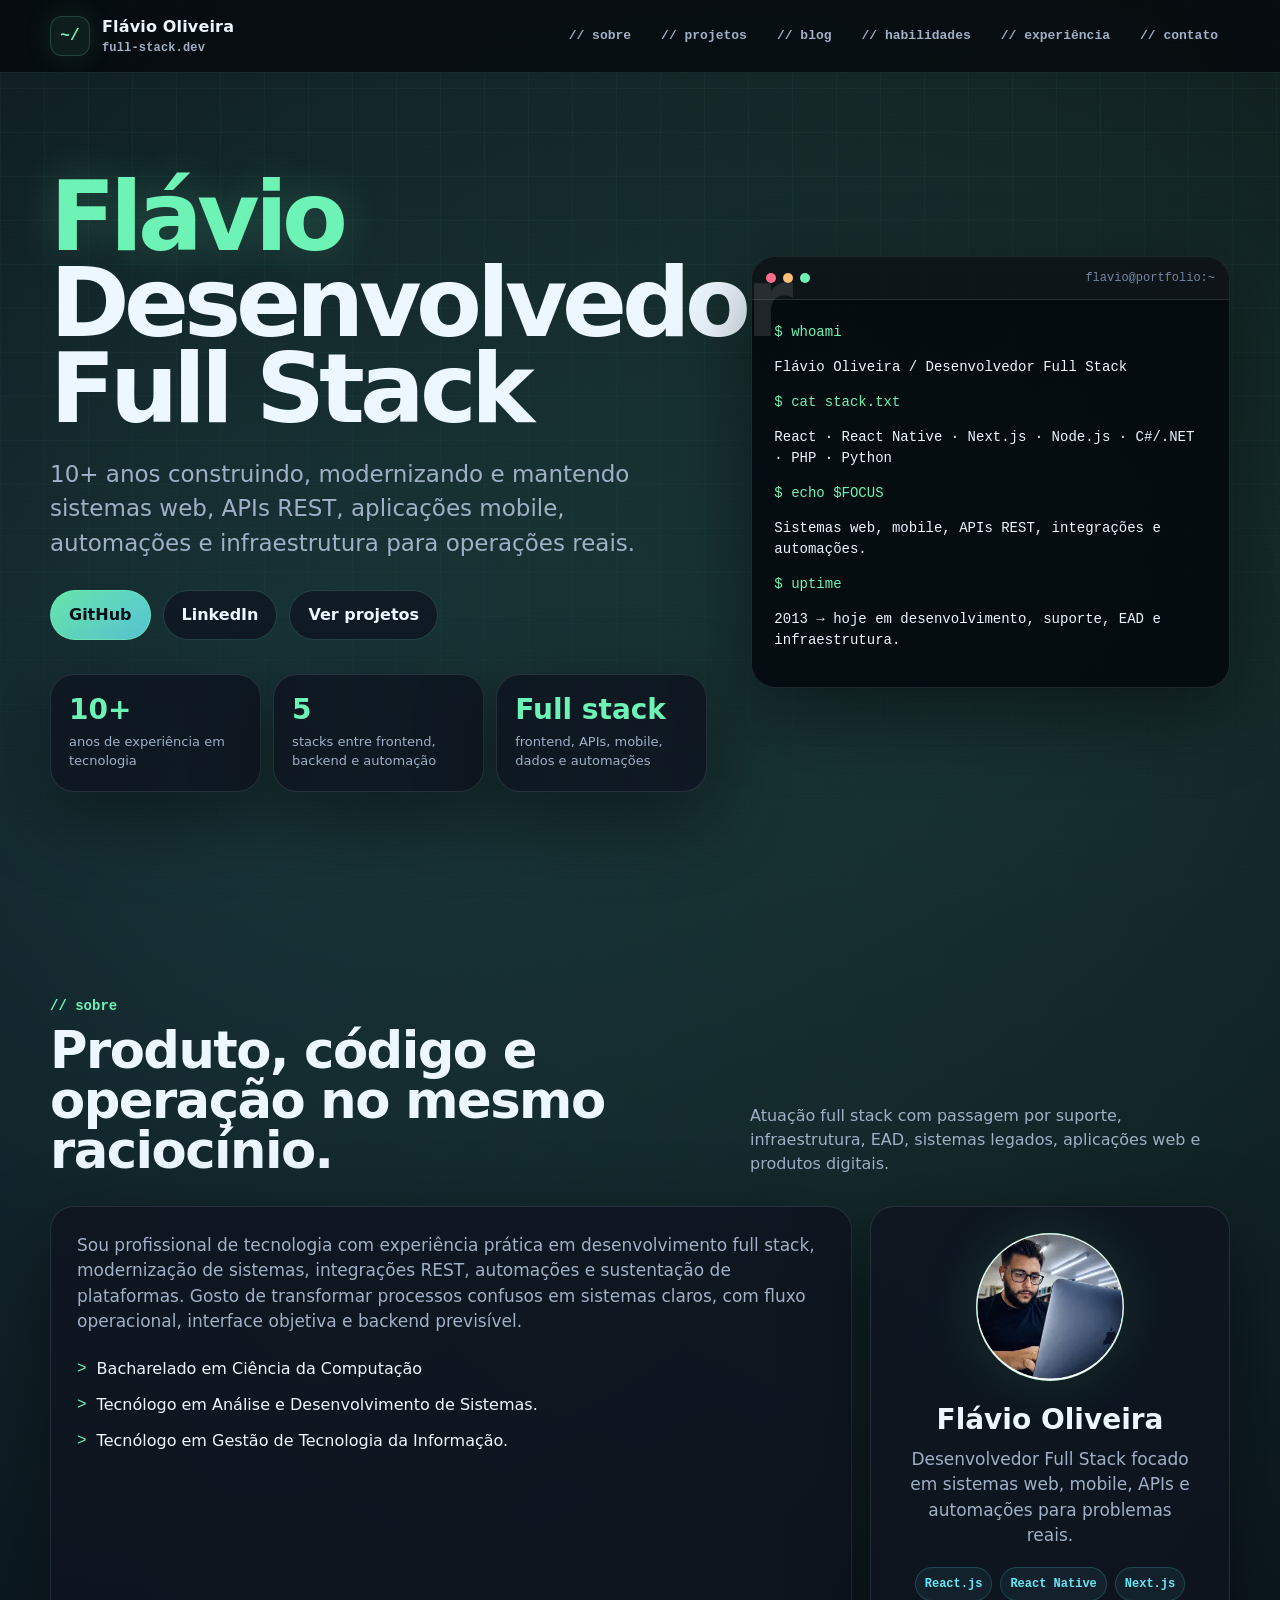
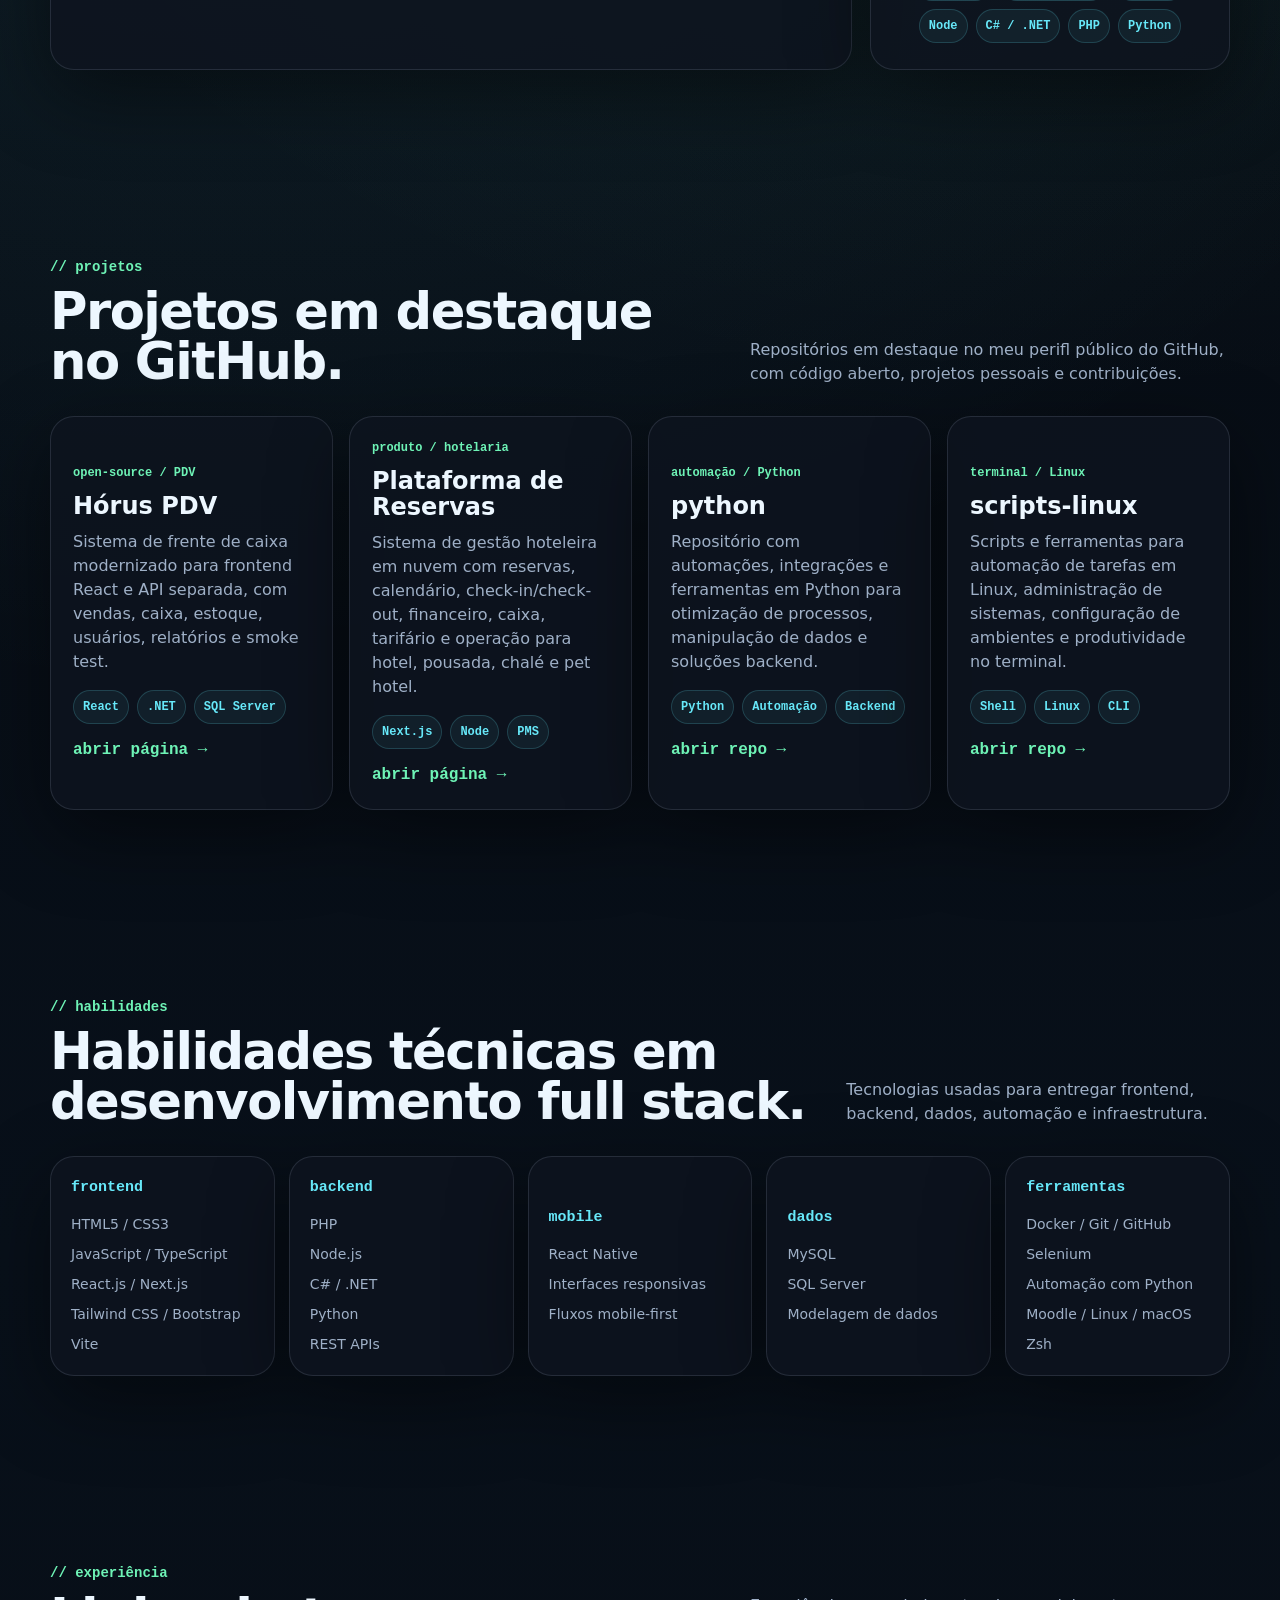
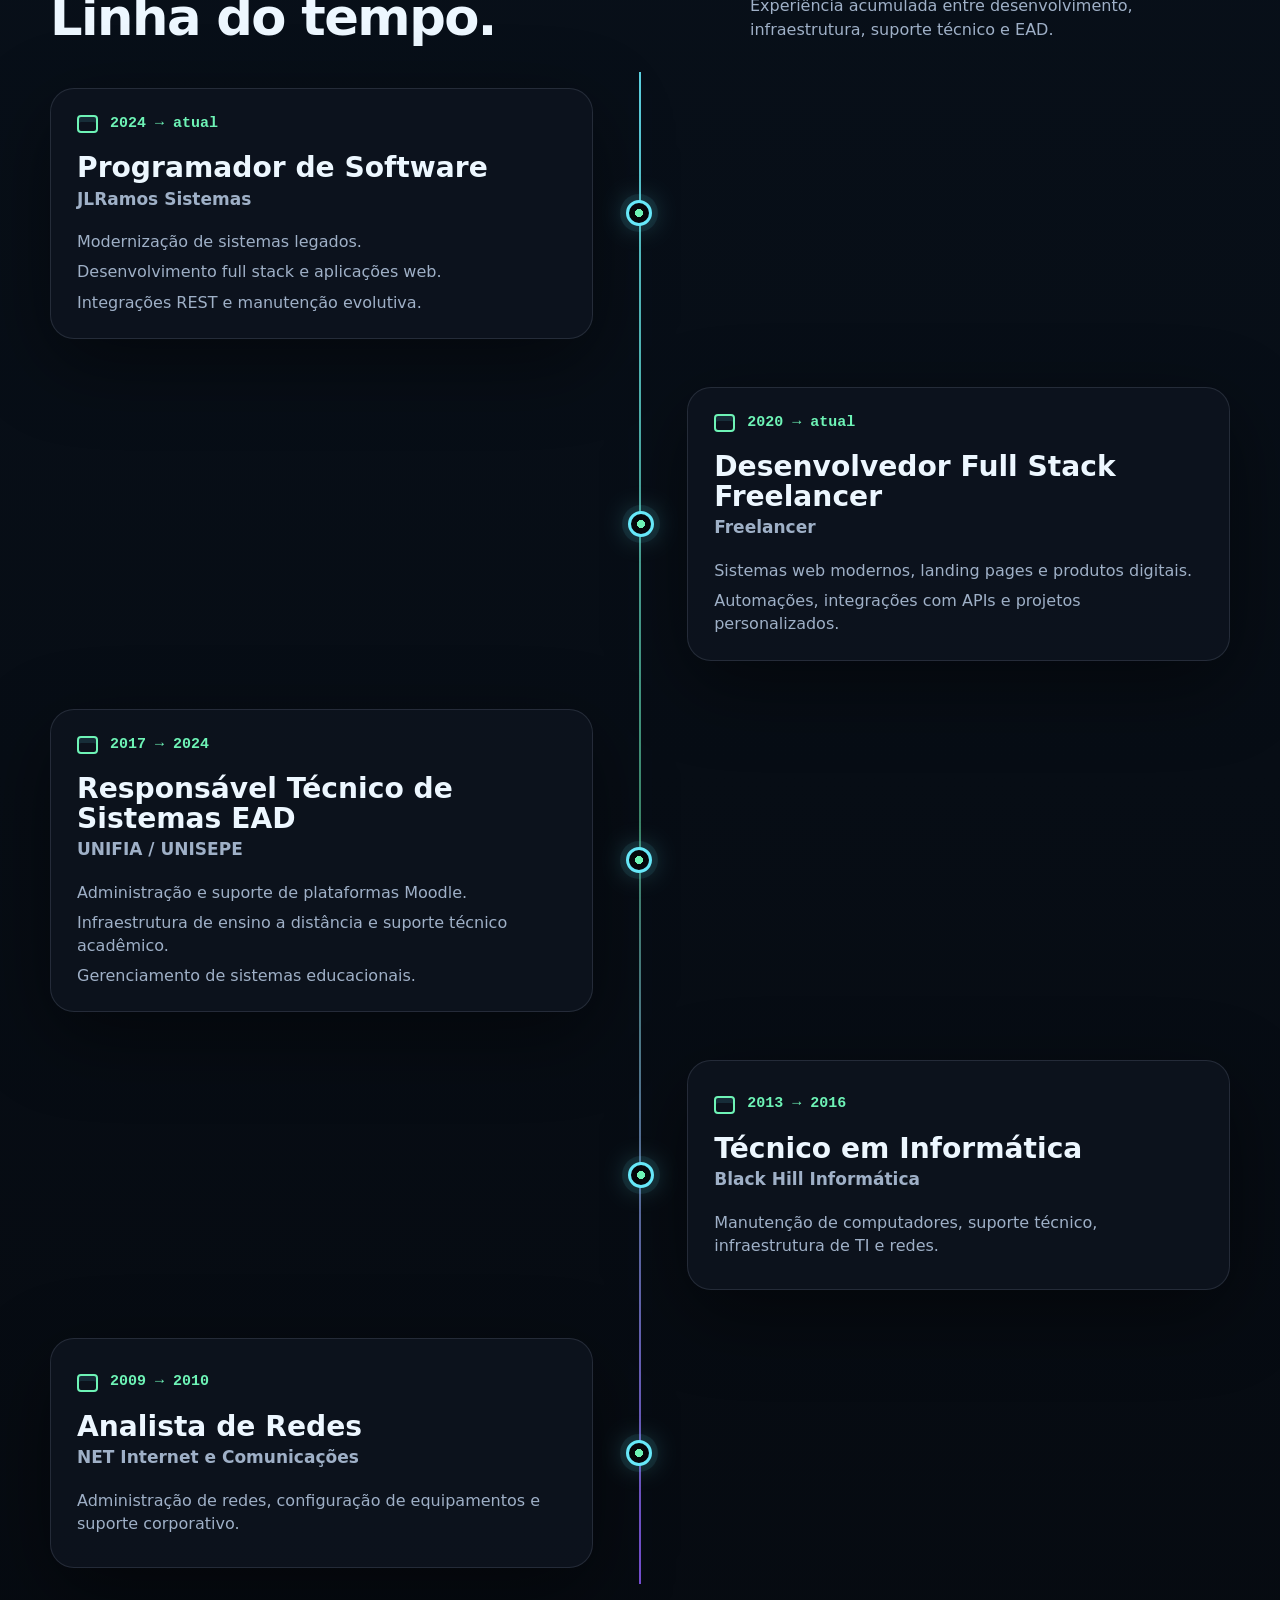
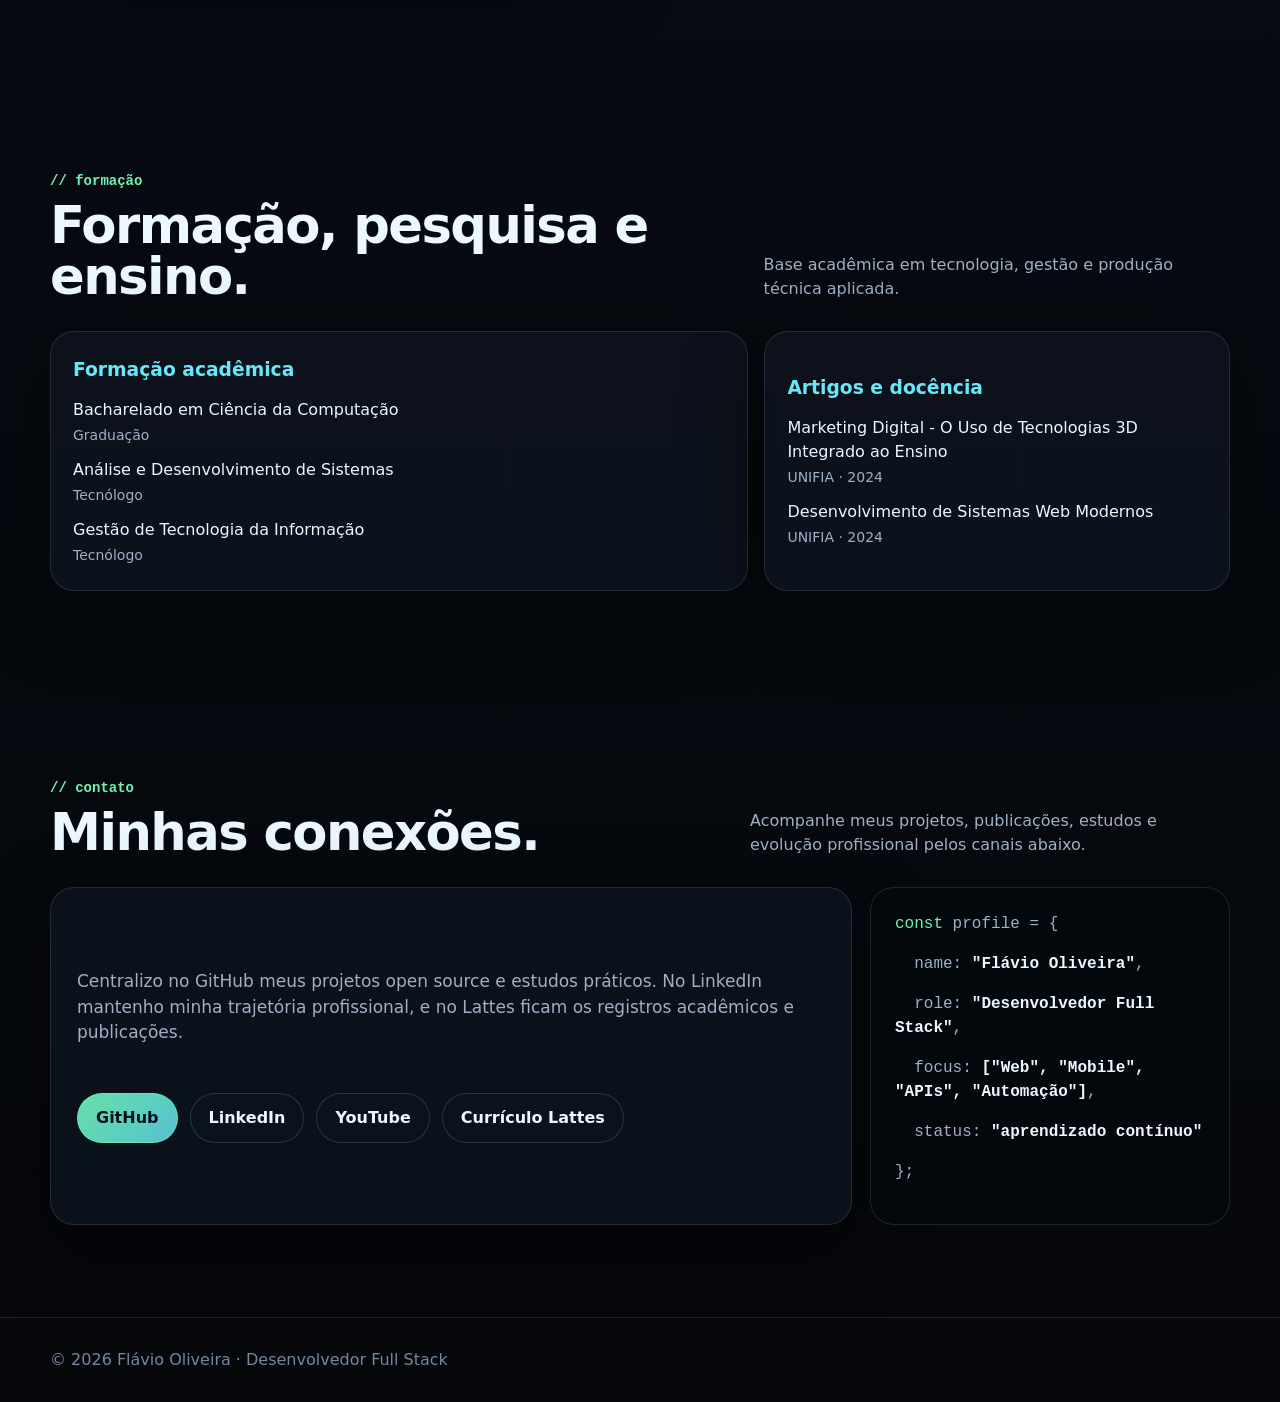
==== commit 8a6414b9: "Add new blog posts on legacy system modernization and reservation platform, along with a new stylesh" ====
--- a/index.html
+++ b/index.html
@@ -258,6 +258,11 @@
         text-decoration: none;
       }
 
+      site-navbar,
+      site-footer {
+        display: block;
+      }
+
       button,
       input {
         font: inherit;
@@ -473,6 +478,11 @@
       .hero-title {
         display: inline-block;
         color: var(--text);
+      }
+
+      .hero-title-part {
+        display: inline-block;
+        white-space: nowrap;
       }
 
       .hero-letter {
@@ -995,6 +1005,7 @@
         min-height: 230px;
         flex-direction: column;
         justify-content: center;
+        overflow: visible;
         padding: 24px 26px;
       }
 
@@ -1027,12 +1038,12 @@
       }
 
       .timeline-item:nth-child(odd)::before {
-        right: calc(-8.695% - 13px);
+        right: -8.695%;
         transform: translate(50%, -50%);
       }
 
       .timeline-item:nth-child(even)::before {
-        left: calc(-8.695% - 13px);
+        left: -8.695%;
         transform: translate(-50%, -50%);
       }
 
@@ -1256,6 +1267,10 @@
           letter-spacing: -0.065em;
         }
 
+        .hero-title-part {
+          display: block;
+        }
+
         .stats,
         .projects,
         .skills-grid {
@@ -1294,55 +1309,12 @@
         }
       }
     </style>
+      <script src="assets/site-components.js"></script>
   </head>
   <body>
     <a class="skip-link" href="#conteudo">Pular para o conteúdo</a>
 
-    <header class="topbar">
-      <div class="container">
-        <nav class="nav" aria-label="Navegação principal">
-          <a
-            class="brand"
-            href="#home"
-            aria-label="Página inicial de Flávio Oliveira"
-          >
-            <span class="prompt-mark" aria-hidden="true">~/</span>
-            <span>
-              Flávio Oliveira
-              <small>full-stack.dev</small>
-            </span>
-          </a>
-
-          <div class="nav-links">
-            <a href="#about">// sobre</a>
-            <a href="#projects">// projetos</a>
-            <a href="#skills">// habilidades</a>
-            <a href="#experience">// experiência</a>
-            <a href="#contact">// contato</a>
-          </div>
-
-          <button
-            class="mobile-toggle"
-            type="button"
-            aria-label="Abrir menu"
-            aria-expanded="false"
-            data-menu-toggle
-          >
-            <span></span>
-            <span></span>
-            <span></span>
-          </button>
-        </nav>
-
-        <div class="mobile-panel" data-mobile-menu>
-          <a href="#about">// sobre</a>
-          <a href="#projects">// projetos</a>
-          <a href="#skills">// habilidades</a>
-          <a href="#experience">// experiência</a>
-          <a href="#contact">// contato</a>
-        </div>
-      </div>
-    </header>
+    <site-navbar depth="0"></site-navbar>
 
     <main id="conteudo">
       <section class="hero" id="home">
@@ -1350,7 +1322,10 @@
           <div>
             <h1>
               <span class="hero-name">Flávio</span><br />
-              <span class="hero-title">Desenvolvedor Full Stack</span>
+              <span class="hero-title" aria-label="Desenvolvedor Full Stack">
+                <span class="hero-title-part">Desenvolvedor</span>
+                <span class="hero-title-part">Full Stack</span>
+              </span>
             </h1>
             <p class="subtitle">
               10+ anos construindo, modernizando e mantendo sistemas web, APIs
@@ -1679,7 +1654,7 @@
 
           <div class="timeline">
             <article class="timeline-item reveal">
-              <div class="time">2024-10 → atual</div>
+              <div class="time">2024 → atual</div>
               <div>
                 <h3>Programador de Software</h3>
                 <div class="company">JLRamos Sistemas</div>
@@ -1727,7 +1702,7 @@
               <div class="time">2013 → 2016</div>
               <div>
                 <h3>Técnico em Informática</h3>
-                <div class="company">Diversas experiências</div>
+                <div class="company">Black Hill Informática</div>
                 <ul>
                   <li>
                     Manutenção de computadores, suporte técnico, infraestrutura
@@ -1741,7 +1716,7 @@
               <div class="time">2009 → 2010</div>
               <div>
                 <h3>Analista de Redes</h3>
-                <div class="company">Diversas experiências</div>
+                <div class="company">NET Internet e Comunicações</div>
                 <ul>
                   <li>
                     Administração de redes, configuração de equipamentos e
@@ -1880,17 +1855,16 @@
       </section>
     </main>
 
-    <footer class="footer">
-      <div class="container footer-inner">
-        <span>© 2026 Flávio Oliveira · Desenvolvedor Full Stack</span>
-      </div>
-    </footer>
+    <site-footer></site-footer>
 
     <script>
       function animateHeroLetters(selector) {
         const element = document.querySelector(selector);
         if (!element) return;
-
+        animateHeroLettersElement(element);
+      }
+
+      function animateHeroLettersElement(element) {
         const text = element.textContent.trim();
         element.innerHTML = "";
 
@@ -1911,22 +1885,10 @@
       }
 
       animateHeroLetters(".hero-name");
-      animateHeroLetters(".hero-title");
-
-      const menuButton = document.querySelector("[data-menu-toggle]");
-      const mobileMenu = document.querySelector("[data-mobile-menu]");
-
-      menuButton.addEventListener("click", () => {
-        const isOpen = mobileMenu.classList.toggle("is-open");
-        menuButton.setAttribute("aria-expanded", String(isOpen));
-      });
-
-      mobileMenu.querySelectorAll("a").forEach((link) => {
-        link.addEventListener("click", () => {
-          mobileMenu.classList.remove("is-open");
-          menuButton.setAttribute("aria-expanded", "false");
-        });
-      });
+      document
+        .querySelectorAll(".hero-title-part")
+        .forEach((element) => animateHeroLettersElement(element));
+
 
       document.querySelectorAll('a[href^="#"]').forEach((anchor) => {
         anchor.addEventListener("click", (event) => {
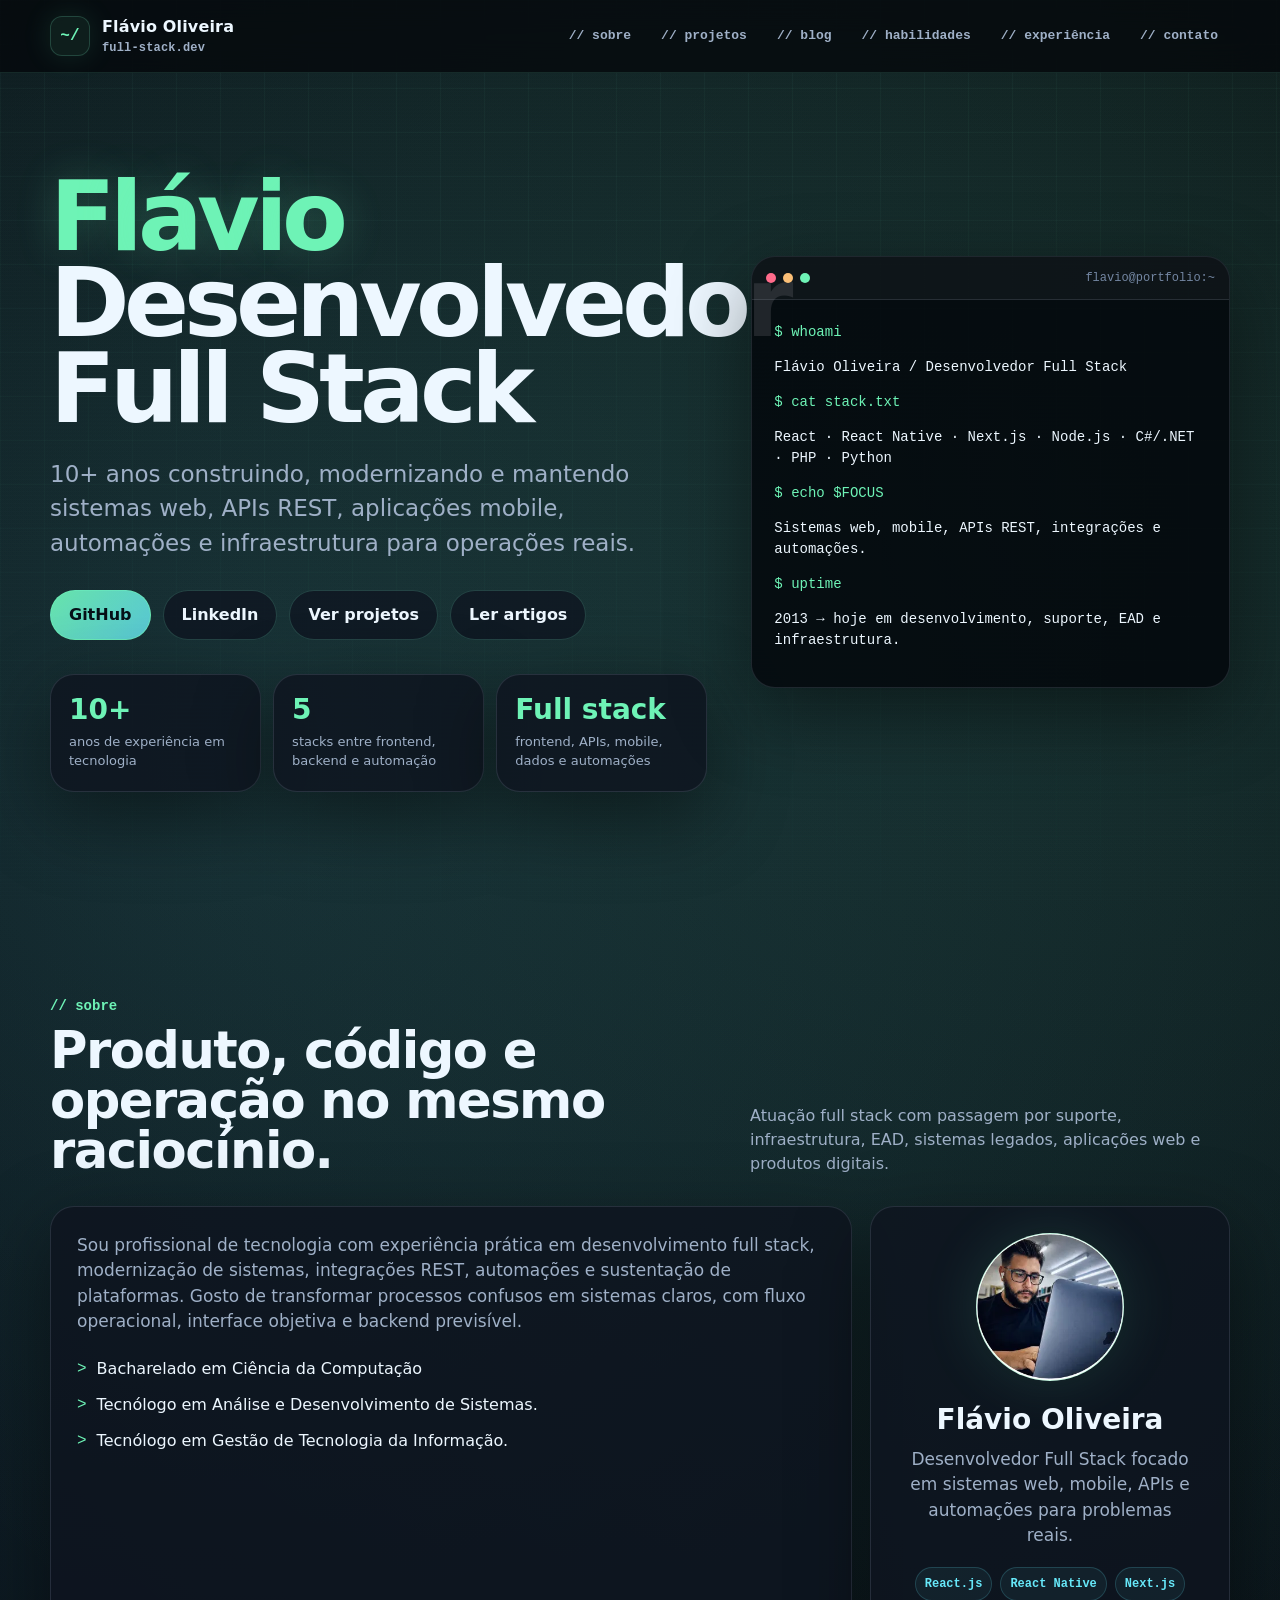
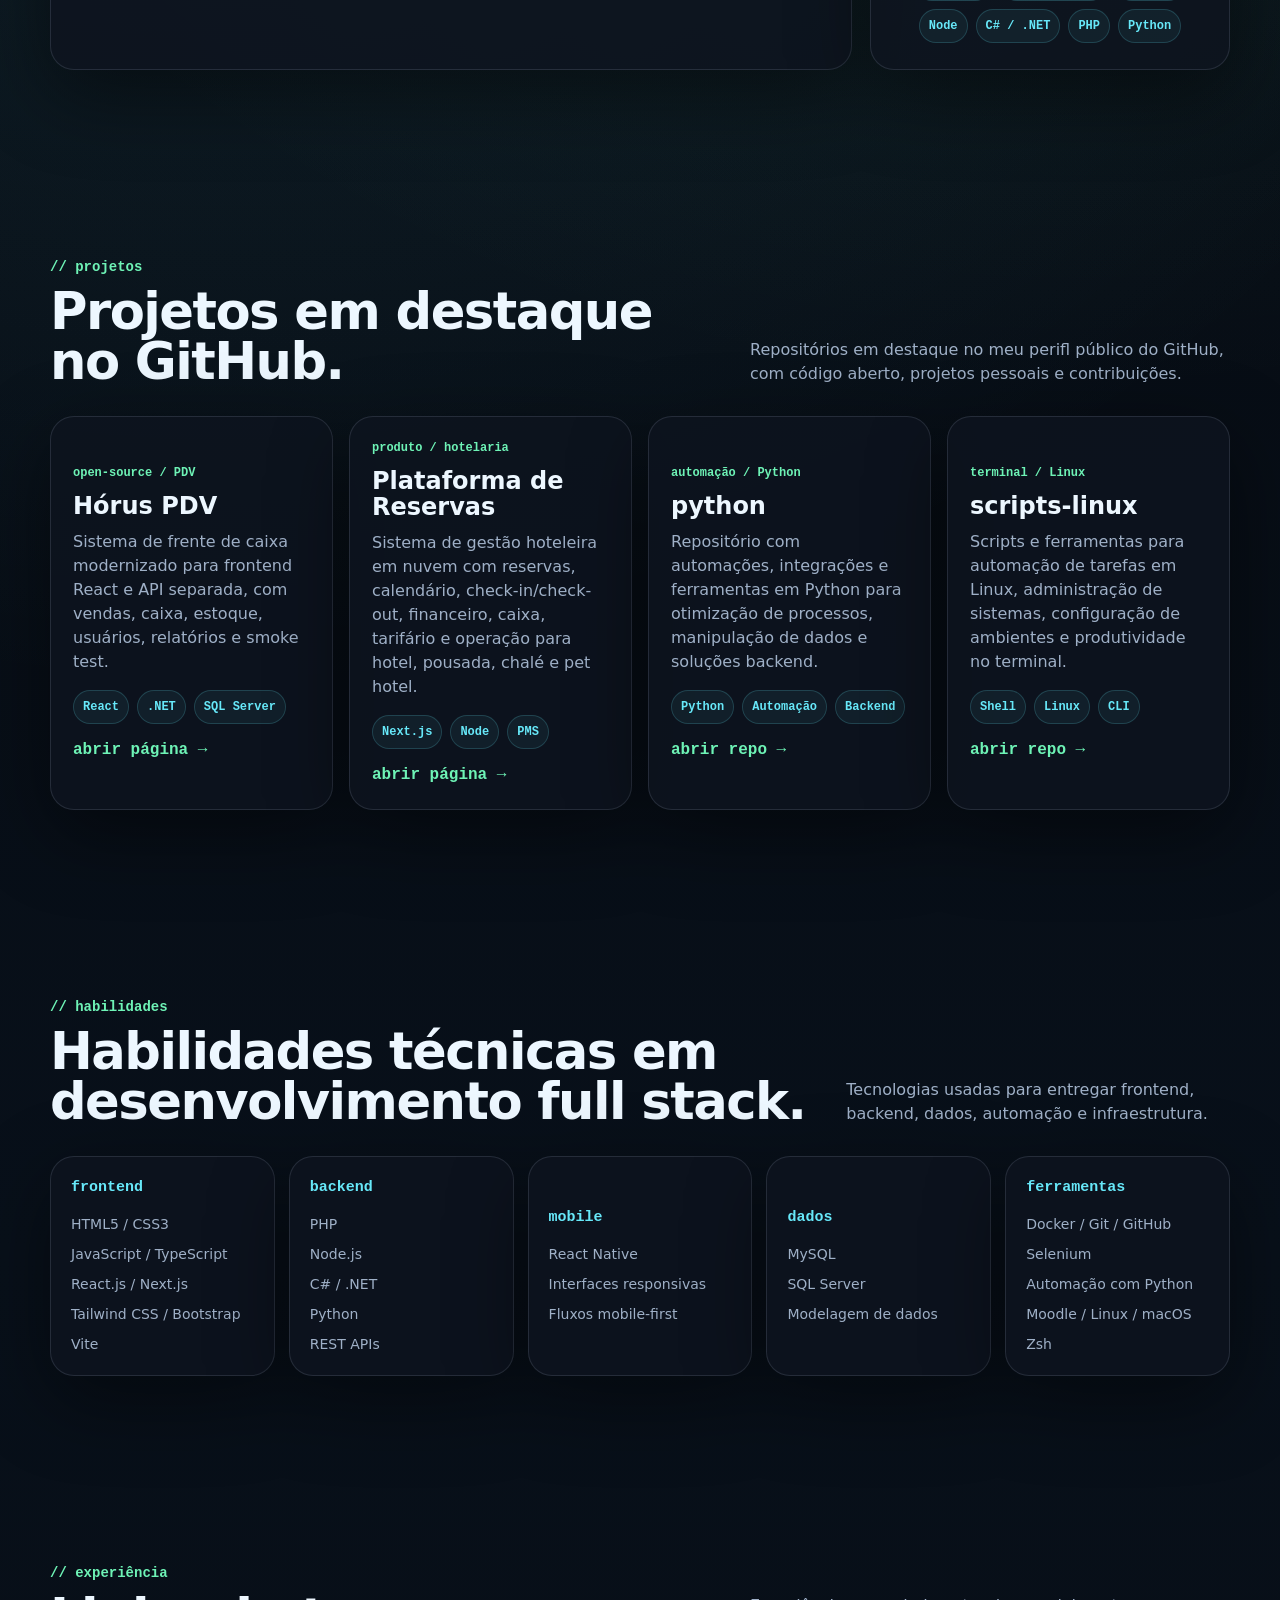
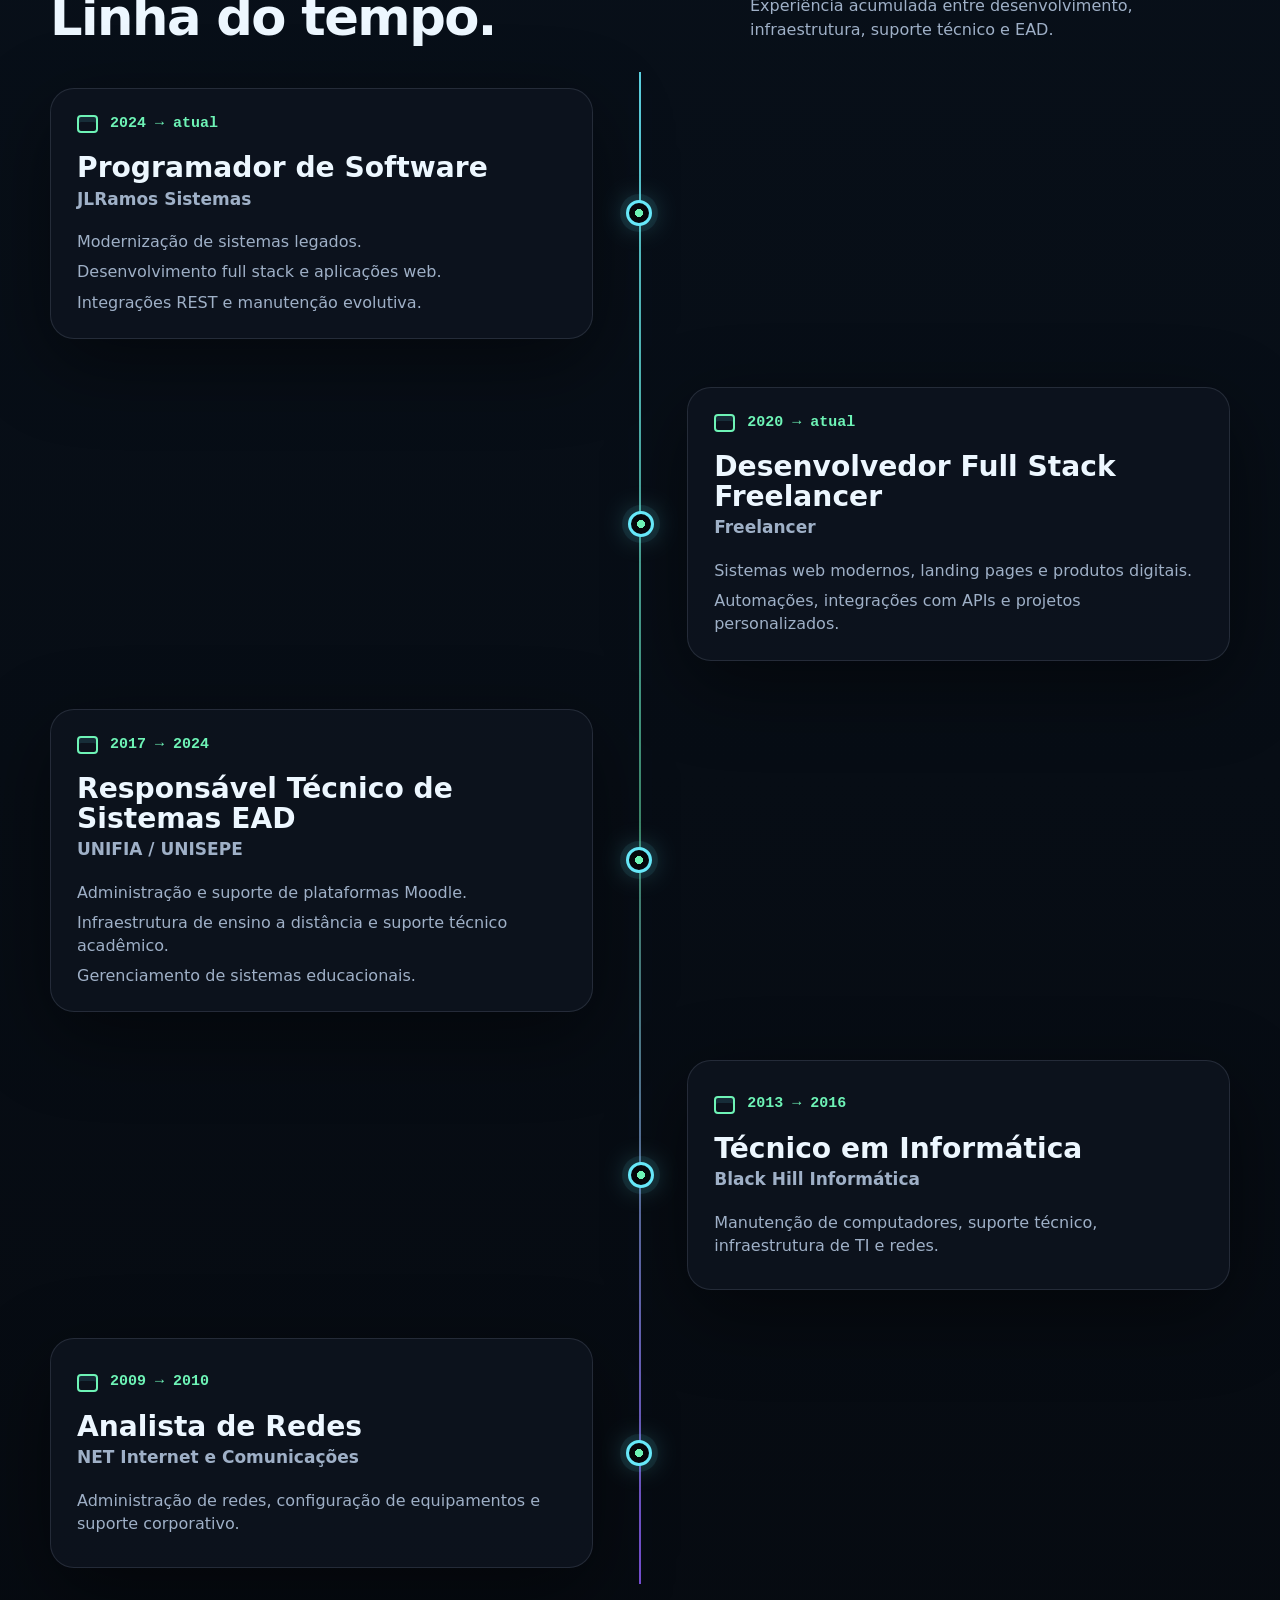
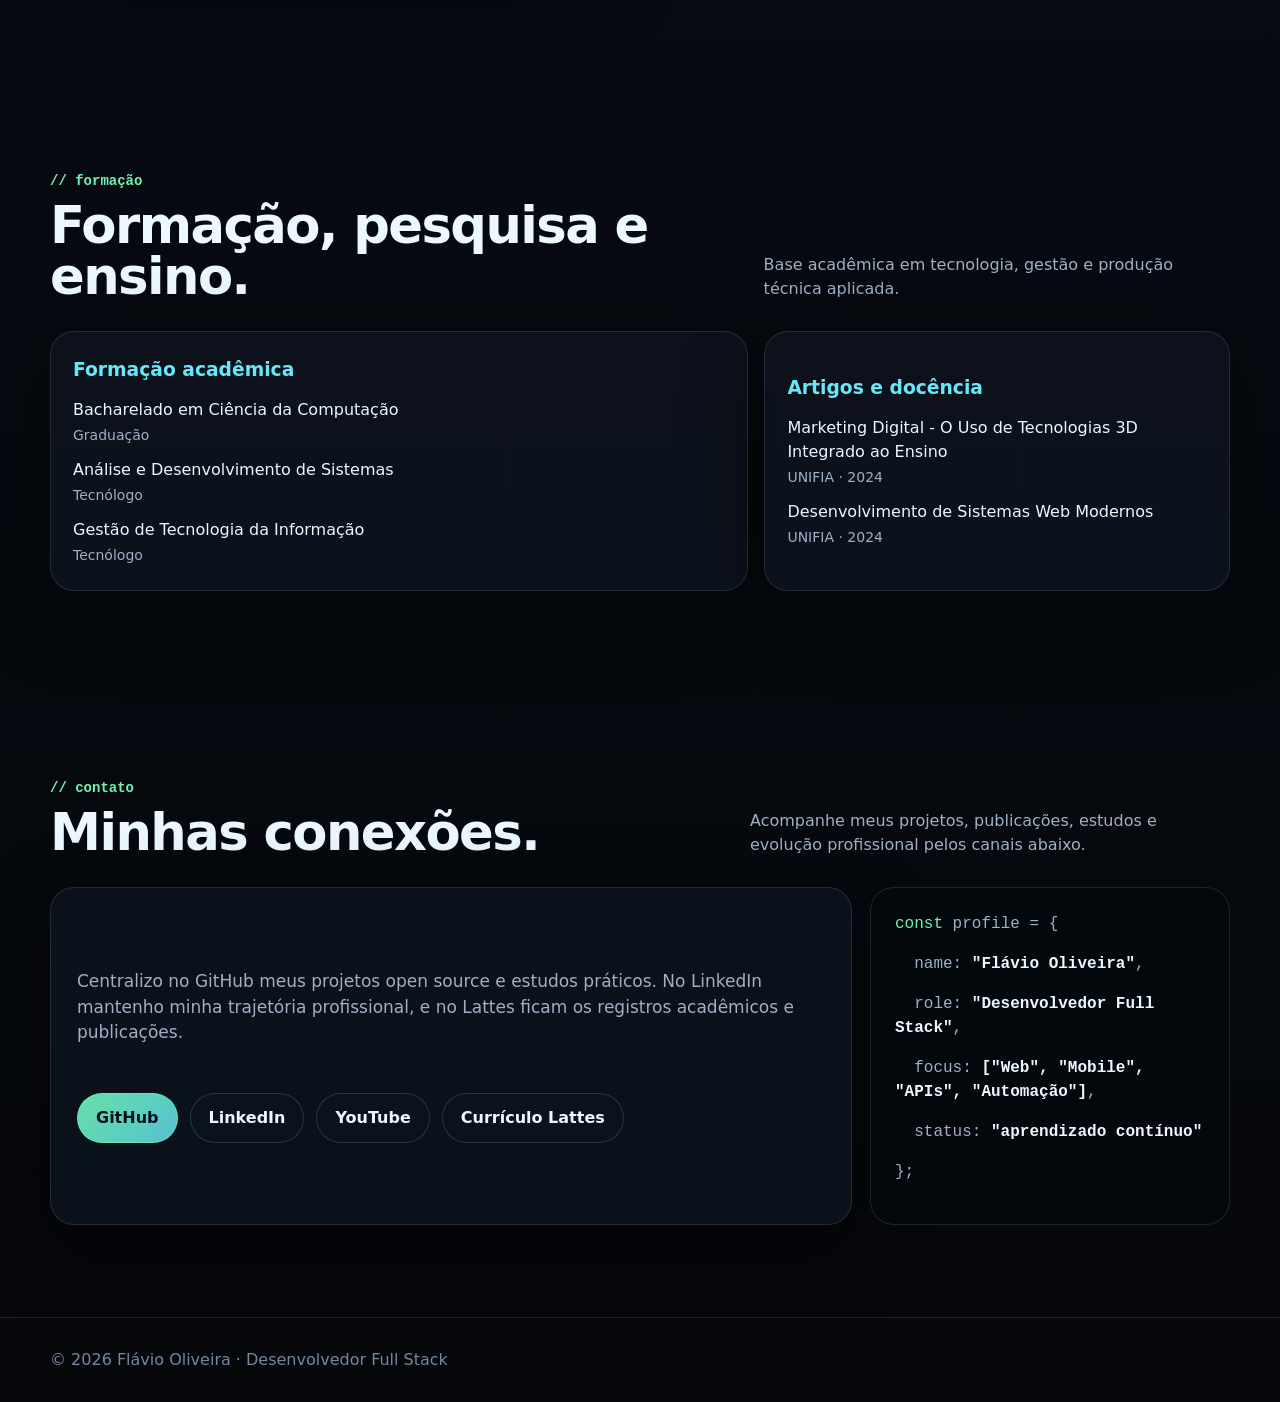
==== commit 797d1889: "Adiciona link para a seção de artigos no menu de navegação" ====
--- a/index.html
+++ b/index.html
@@ -1351,6 +1351,7 @@
                 LinkedIn
               </a>
               <a class="btn" href="#projects">Ver projetos</a>
+              <a class="btn" href="blog/">Ler artigos</a>
             </div>
 
             <div class="stats" aria-label="Resumo profissional">
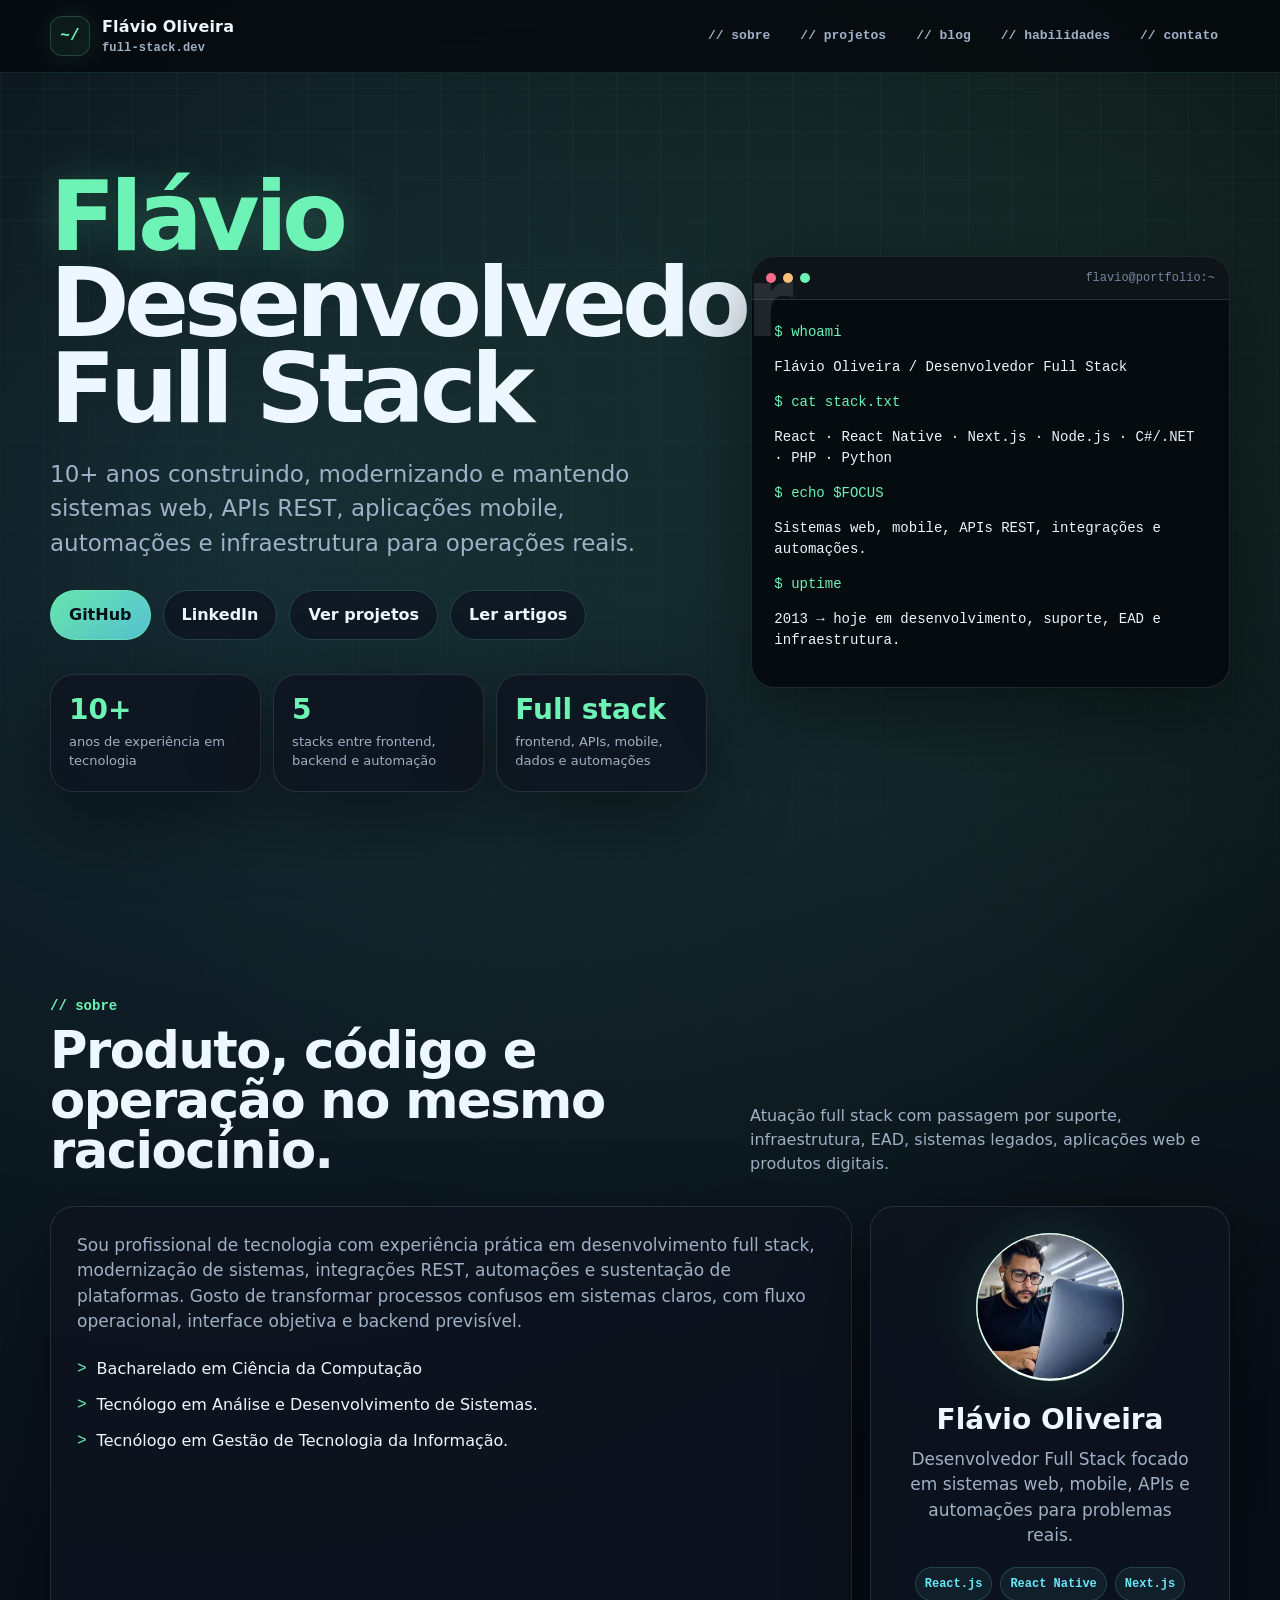
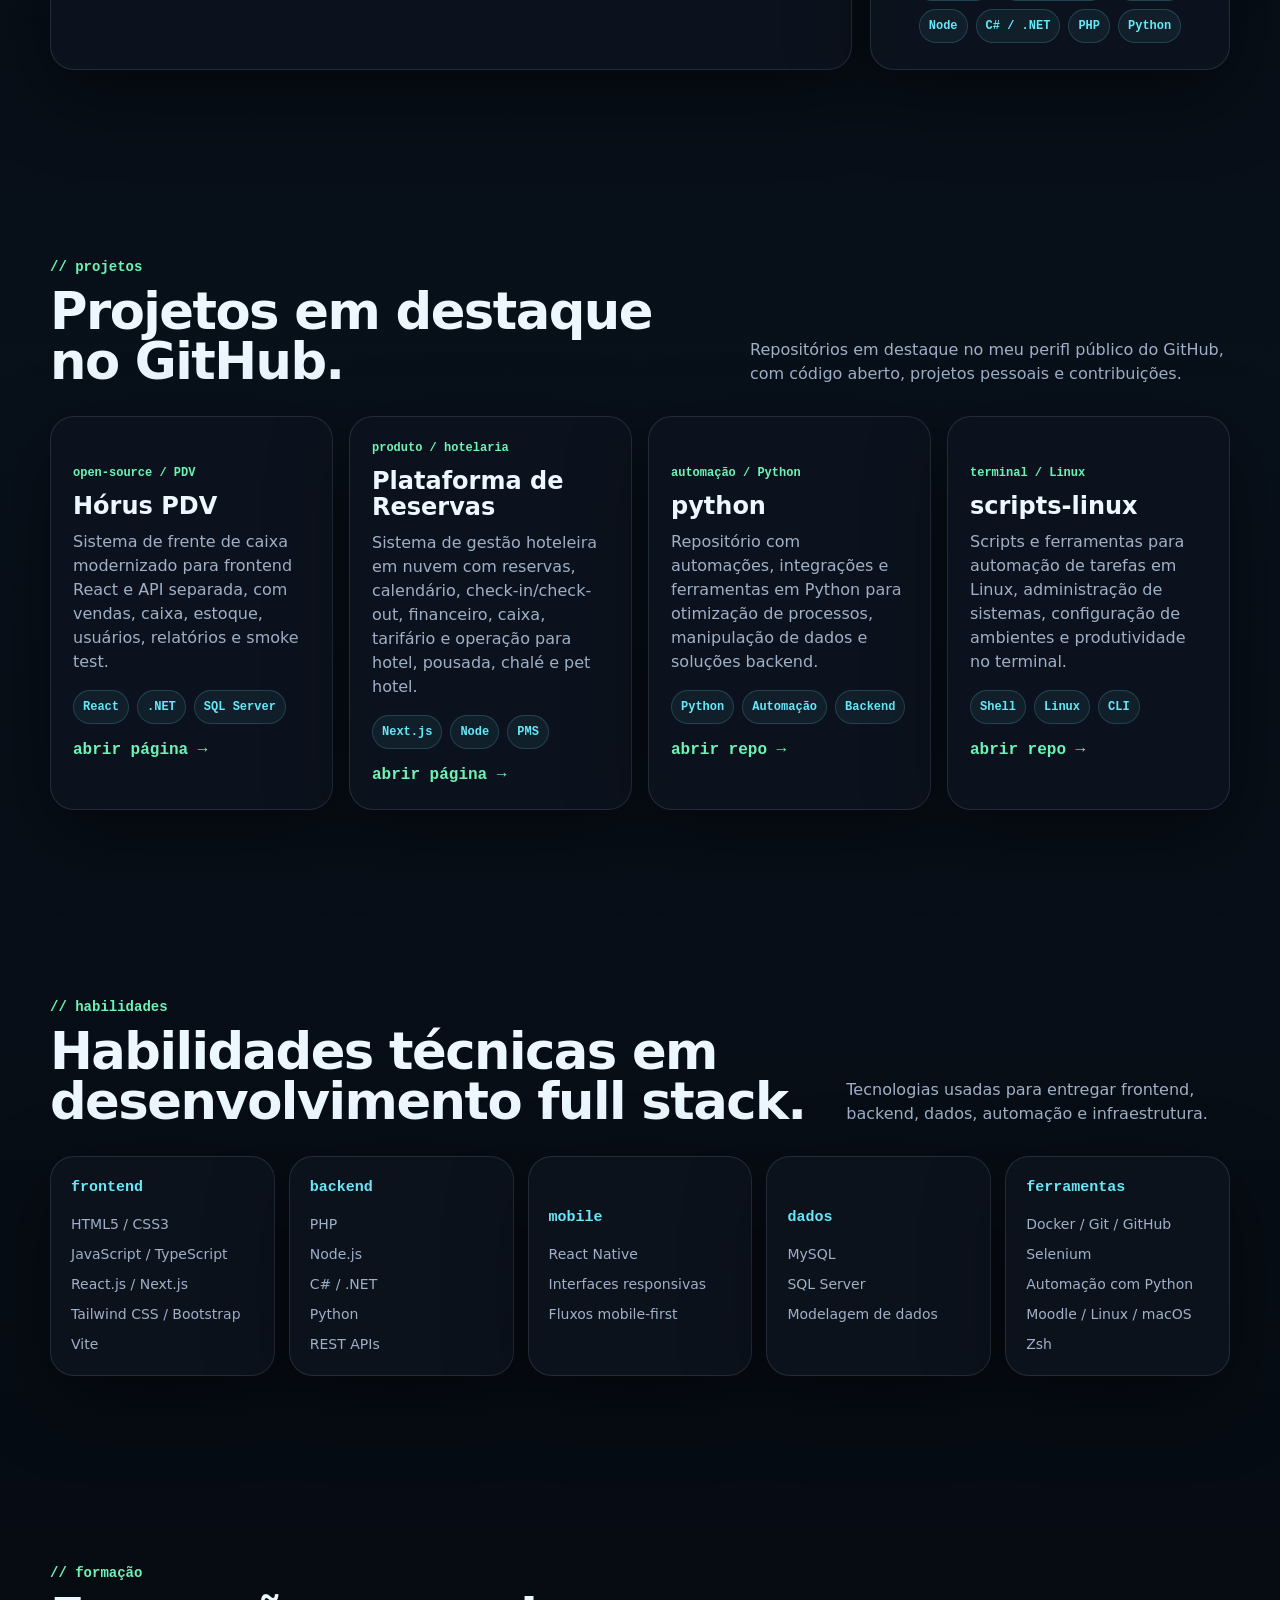
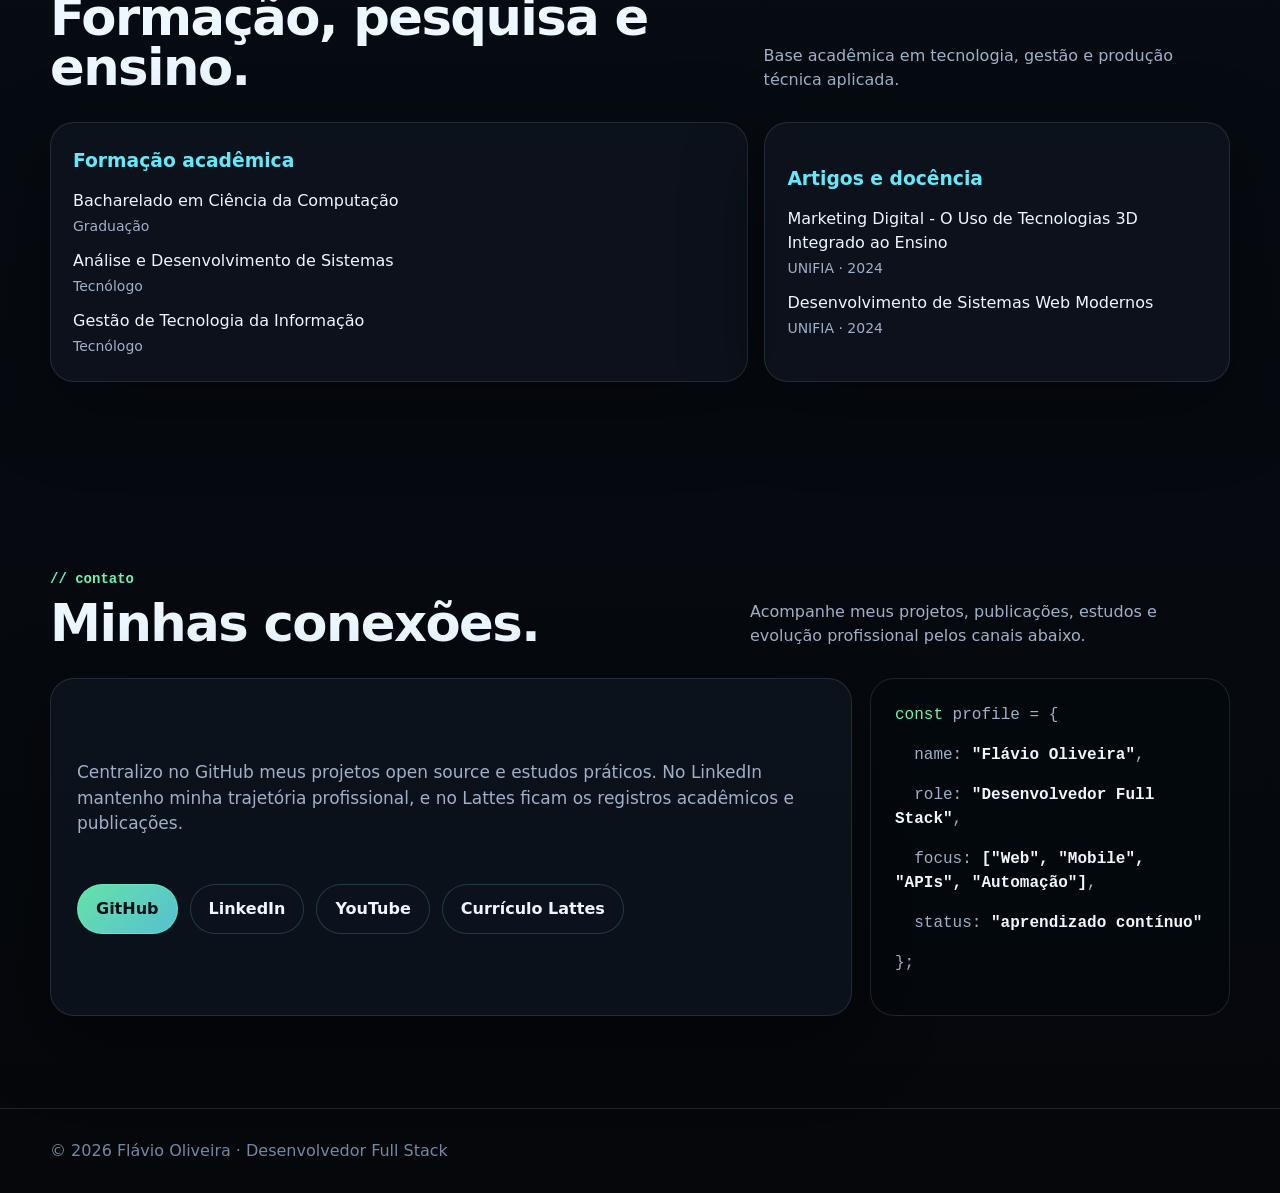
==== commit 8db3a4d2: "Remove section de experiência do navbar e comente a seção correspondente no HTML" ====
--- a/index.html
+++ b/index.html
@@ -1640,7 +1640,7 @@
         </div>
       </section>
 
-      <section class="section" id="experience">
+      <!-- <section class="section" id="experience">
         <div class="container">
           <div class="section-head reveal">
             <div>
@@ -1728,7 +1728,7 @@
             </article>
           </div>
         </div>
-      </section>
+      </section> -->
 
       <section class="section" id="education">
         <div class="container">
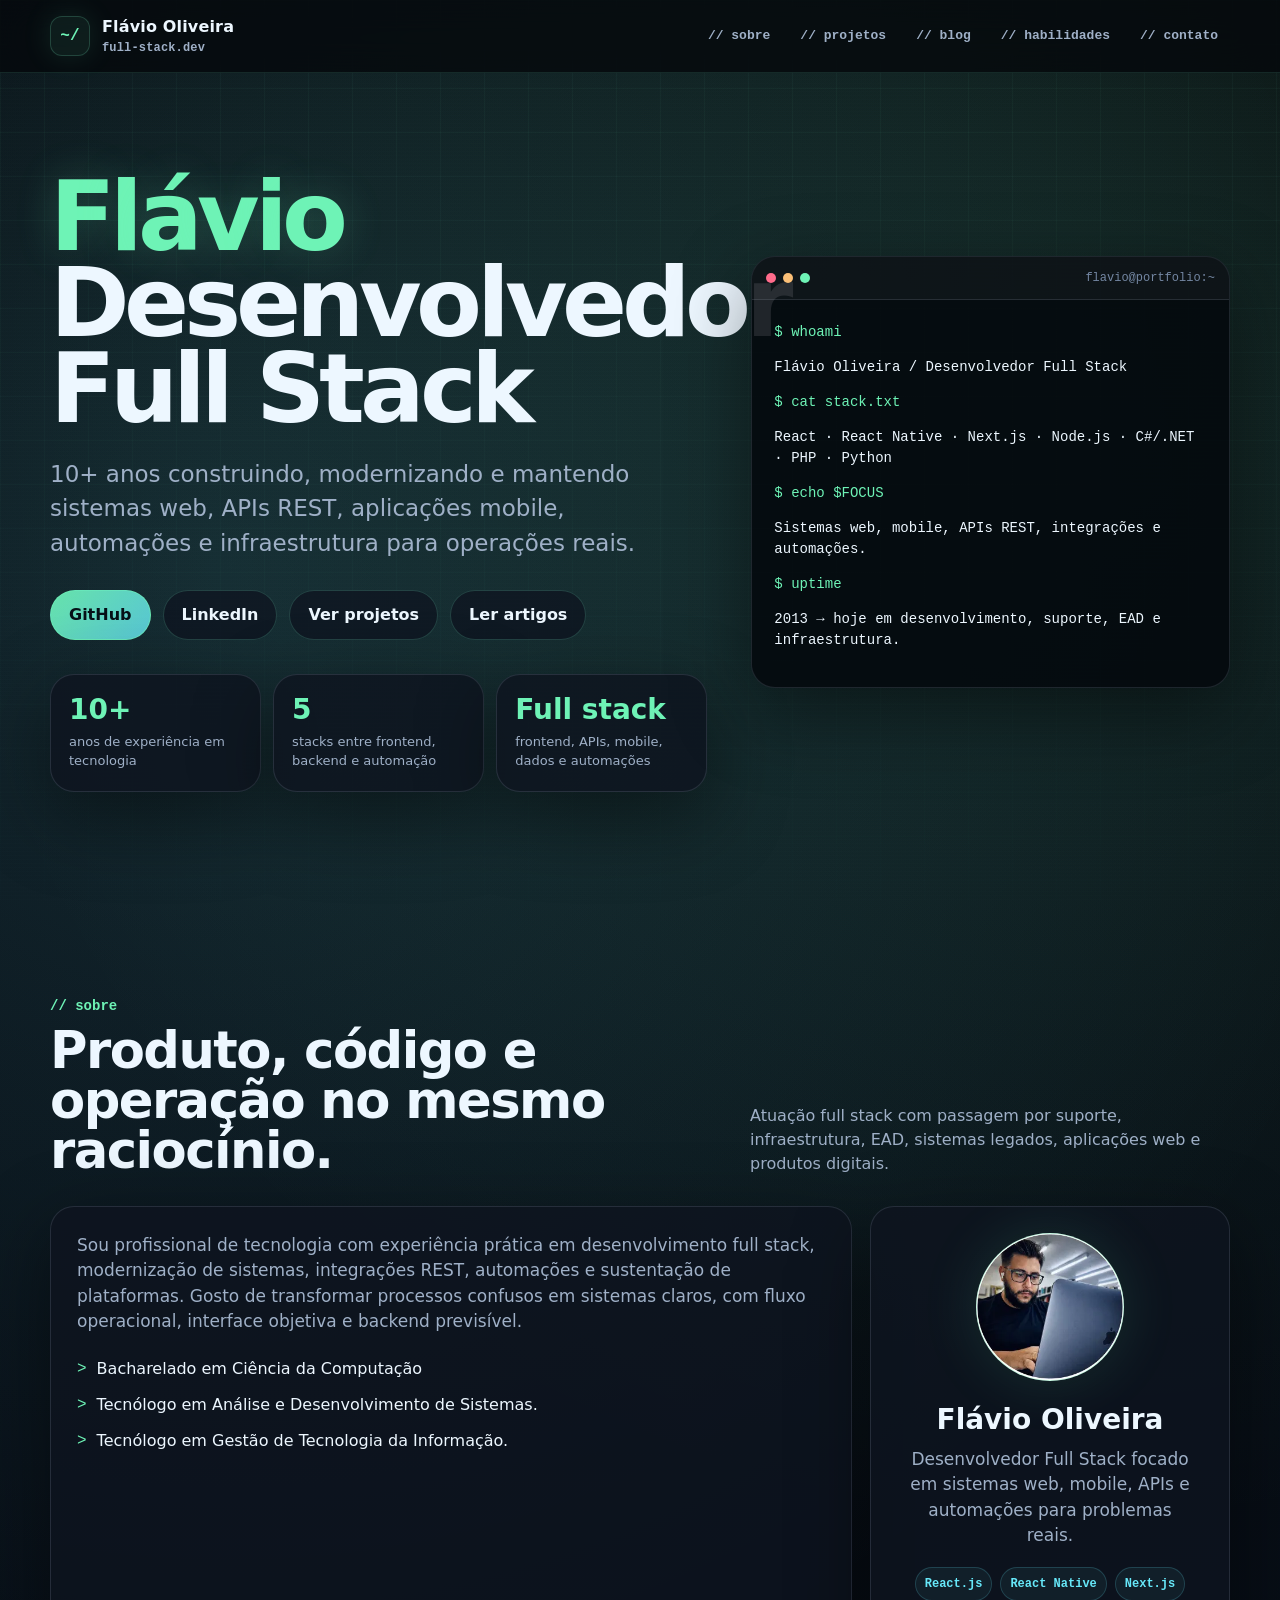
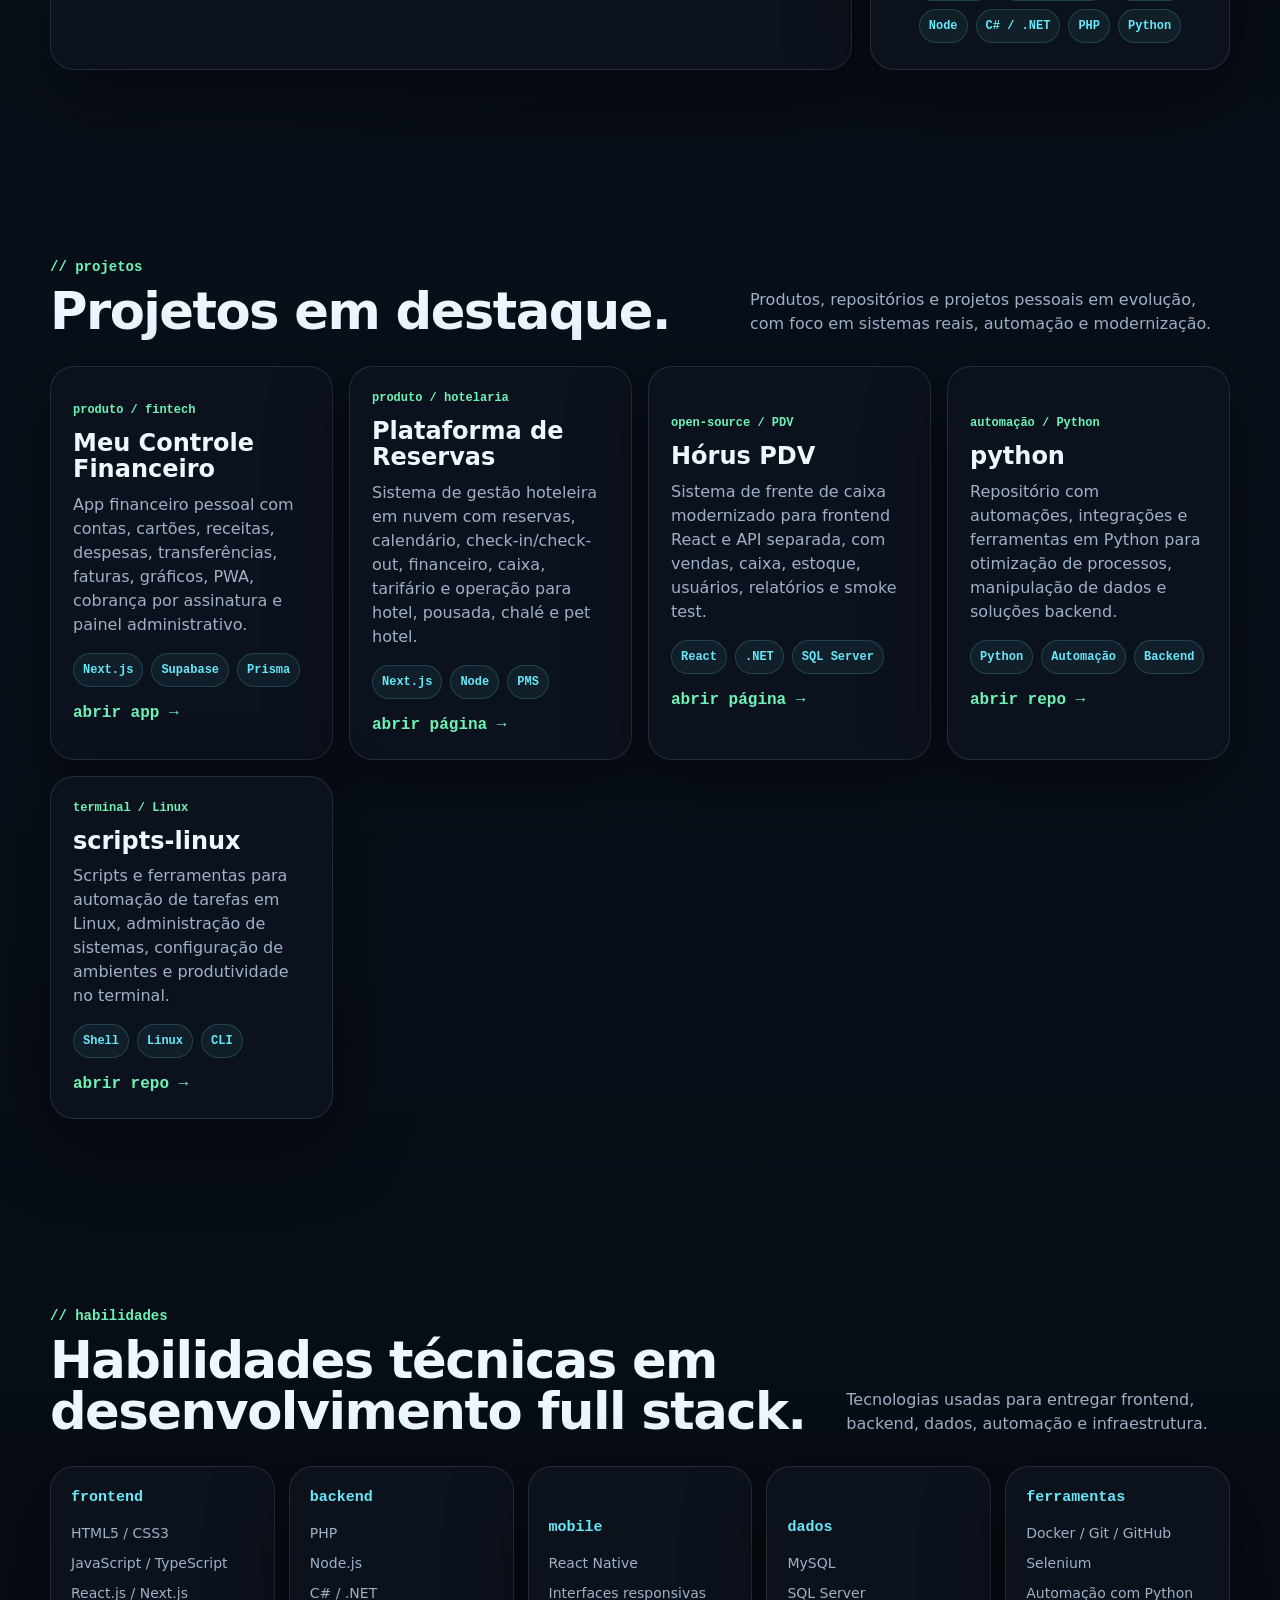
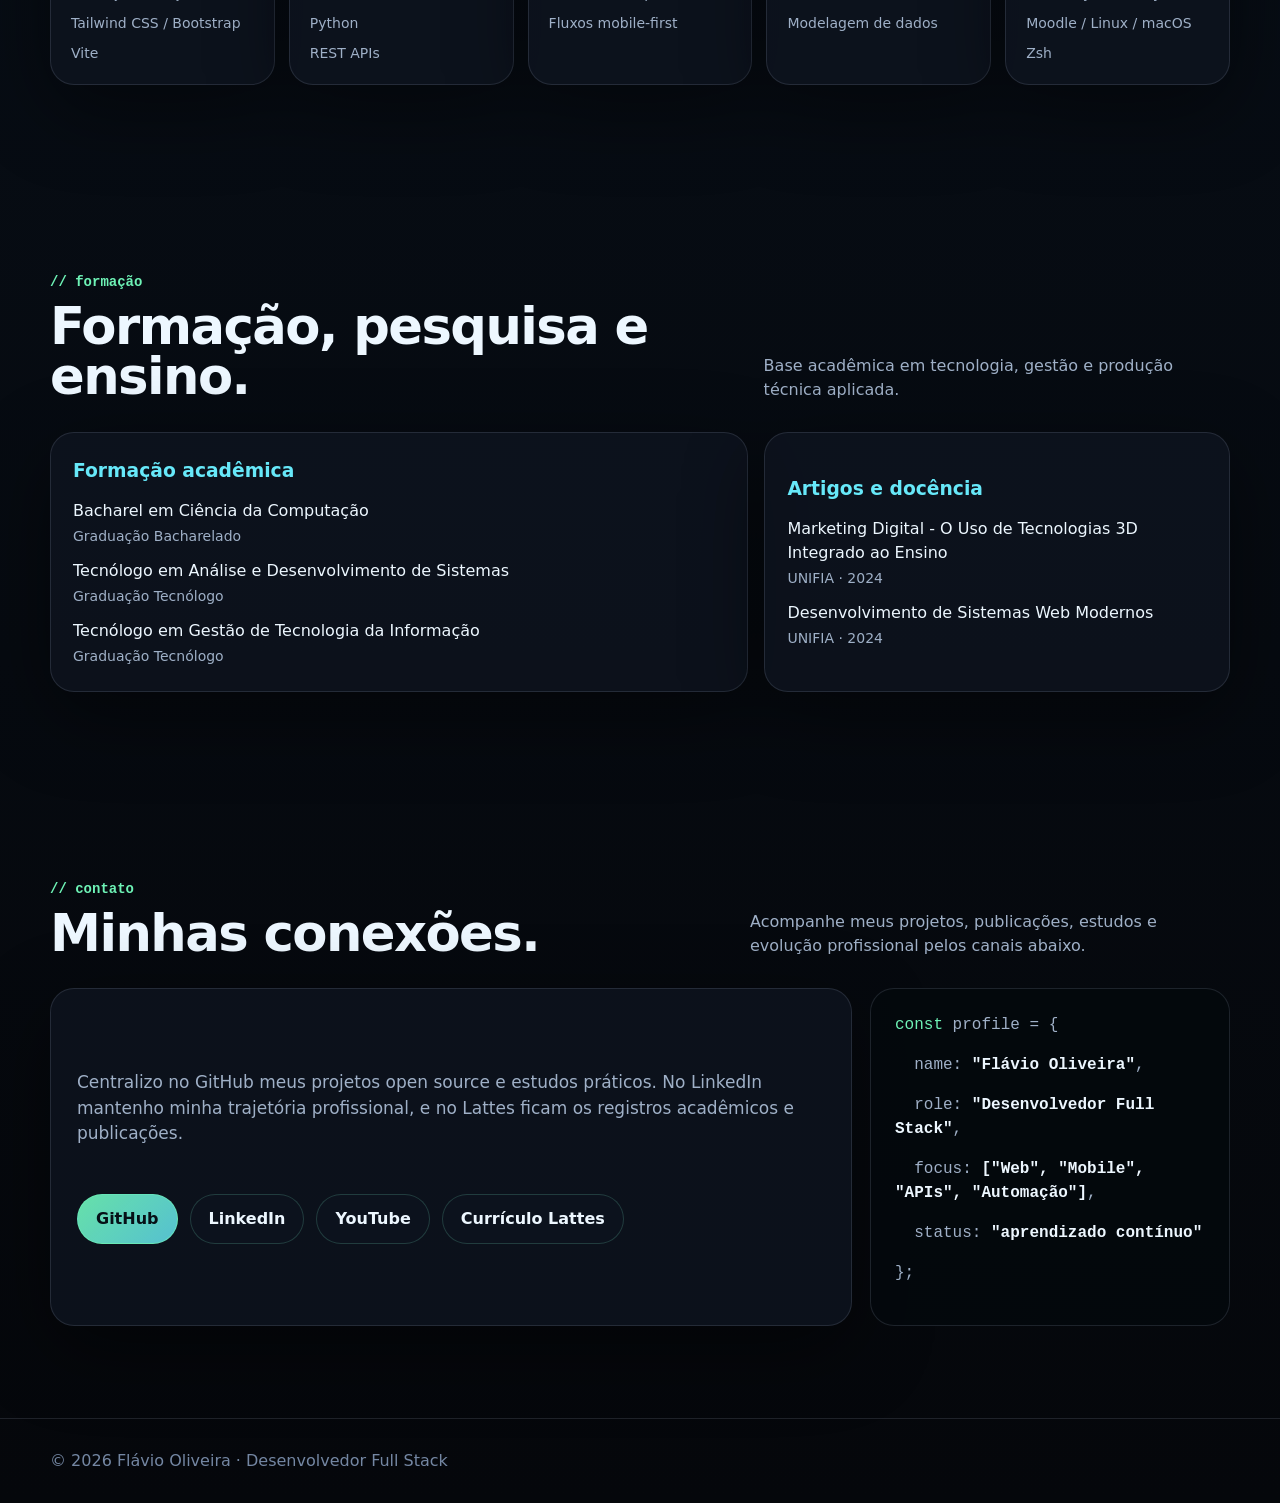
==== commit 1a49975c: "Atualiza README e index.html com informações do portfólio e novos projetos" ====
--- a/index.html
+++ b/index.html
@@ -1309,7 +1309,7 @@
         }
       }
     </style>
-      <script src="assets/site-components.js"></script>
+    <script src="assets/site-components.js"></script>
   </head>
   <body>
     <a class="skip-link" href="#conteudo">Pular para o conteúdo</a>
@@ -1472,15 +1472,59 @@
           <div class="section-head reveal">
             <div>
               <span class="section-kicker">// projetos</span>
-              <h2>Projetos em destaque no GitHub.</h2>
+              <h2>Projetos em destaque.</h2>
             </div>
             <p>
-              Repositórios em destaque no meu perifl público do GitHub, com
-              código aberto, projetos pessoais e contribuições.
+              Produtos, repositórios e projetos pessoais em evolução, com foco
+              em sistemas reais, automação e modernização.
             </p>
           </div>
 
           <div class="projects">
+            <a
+              class="project-card reveal"
+              href="https://meucontrolefinanceiro.app"
+              target="_blank"
+              rel="noopener noreferrer"
+              aria-label="Abrir página do Meu Controle Financeiro"
+            >
+              <span class="project-meta">produto / fintech</span>
+              <h3>Meu Controle Financeiro</h3>
+              <p>
+                App financeiro pessoal com contas, cartões, receitas, despesas,
+                transferências, faturas, gráficos, PWA, cobrança por assinatura
+                e painel administrativo.
+              </p>
+              <div class="chips">
+                <span class="chip">Next.js</span>
+                <span class="chip">Supabase</span>
+                <span class="chip">Prisma</span>
+              </div>
+              <span class="project-link">abrir app →</span>
+            </a>
+
+            <a
+              class="project-card reveal"
+              href="https://plataformadereservas.vercel.app"
+              target="_blank"
+              rel="noopener noreferrer"
+              aria-label="Abrir landing page da Plataforma de Reservas"
+            >
+              <span class="project-meta">produto / hotelaria</span>
+              <h3>Plataforma de Reservas</h3>
+              <p>
+                Sistema de gestão hoteleira em nuvem com reservas, calendário,
+                check-in/check-out, financeiro, caixa, tarifário e operação para
+                hotel, pousada, chalé e pet hotel.
+              </p>
+              <div class="chips">
+                <span class="chip">Next.js</span>
+                <span class="chip">Node</span>
+                <span class="chip">PMS</span>
+              </div>
+              <span class="project-link">abrir página →</span>
+            </a>
+
             <a
               class="project-card reveal"
               href="https://flaviooliveira-code.github.io/horus_pdv/"
@@ -1499,28 +1543,6 @@
                 <span class="chip">React</span>
                 <span class="chip">.NET</span>
                 <span class="chip">SQL Server</span>
-              </div>
-              <span class="project-link">abrir página →</span>
-            </a>
-
-            <a
-              class="project-card reveal"
-              href="https://plataformadereservas.vercel.app"
-              target="_blank"
-              rel="noopener noreferrer"
-              aria-label="Abrir landing page da Plataforma de Reservas"
-            >
-              <span class="project-meta">produto / hotelaria</span>
-              <h3>Plataforma de Reservas</h3>
-              <p>
-                Sistema de gestão hoteleira em nuvem com reservas, calendário,
-                check-in/check-out, financeiro, caixa, tarifário e operação para
-                hotel, pousada, chalé e pet hotel.
-              </p>
-              <div class="chips">
-                <span class="chip">Next.js</span>
-                <span class="chip">Node</span>
-                <span class="chip">PMS</span>
               </div>
               <span class="project-link">abrir página →</span>
             </a>
@@ -1747,16 +1769,16 @@
               <h3>Formação acadêmica</h3>
               <ul class="compact-list">
                 <li>
-                  Bacharelado em Ciência da Computação
-                  <span>Graduação</span>
+                  Bacharel em Ciência da Computação
+                  <span>Graduação Bacharelado</span>
                 </li>
                 <li>
-                  Análise e Desenvolvimento de Sistemas
-                  <span>Tecnólogo</span>
+                  Tecnólogo em Análise e Desenvolvimento de Sistemas
+                  <span>Graduação Tecnólogo</span>
                 </li>
                 <li>
-                  Gestão de Tecnologia da Informação
-                  <span>Tecnólogo</span>
+                  Tecnólogo em Gestão de Tecnologia da Informação
+                  <span>Graduação Tecnólogo</span>
                 </li>
               </ul>
             </article>
@@ -1890,7 +1912,6 @@
         .querySelectorAll(".hero-title-part")
         .forEach((element) => animateHeroLettersElement(element));
 
-
       document.querySelectorAll('a[href^="#"]').forEach((anchor) => {
         anchor.addEventListener("click", (event) => {
           const target = document.querySelector(anchor.getAttribute("href"));
